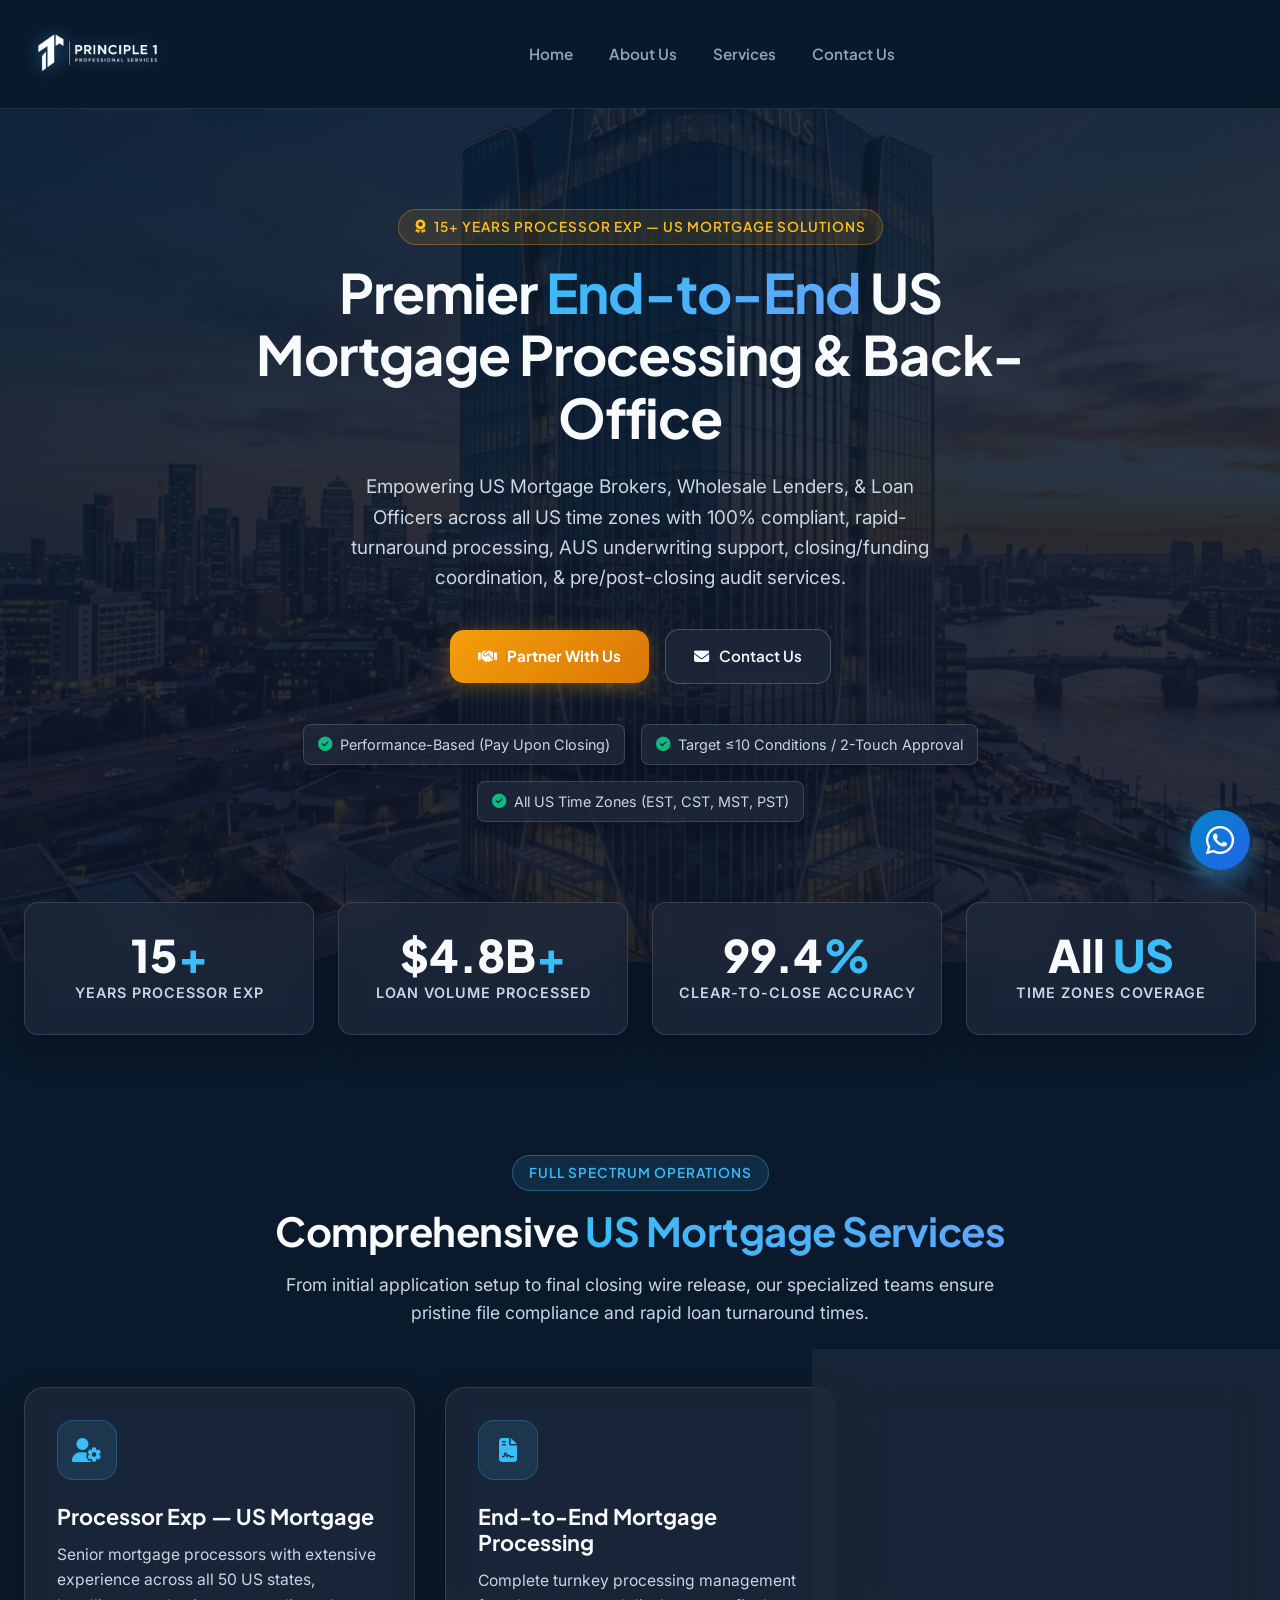
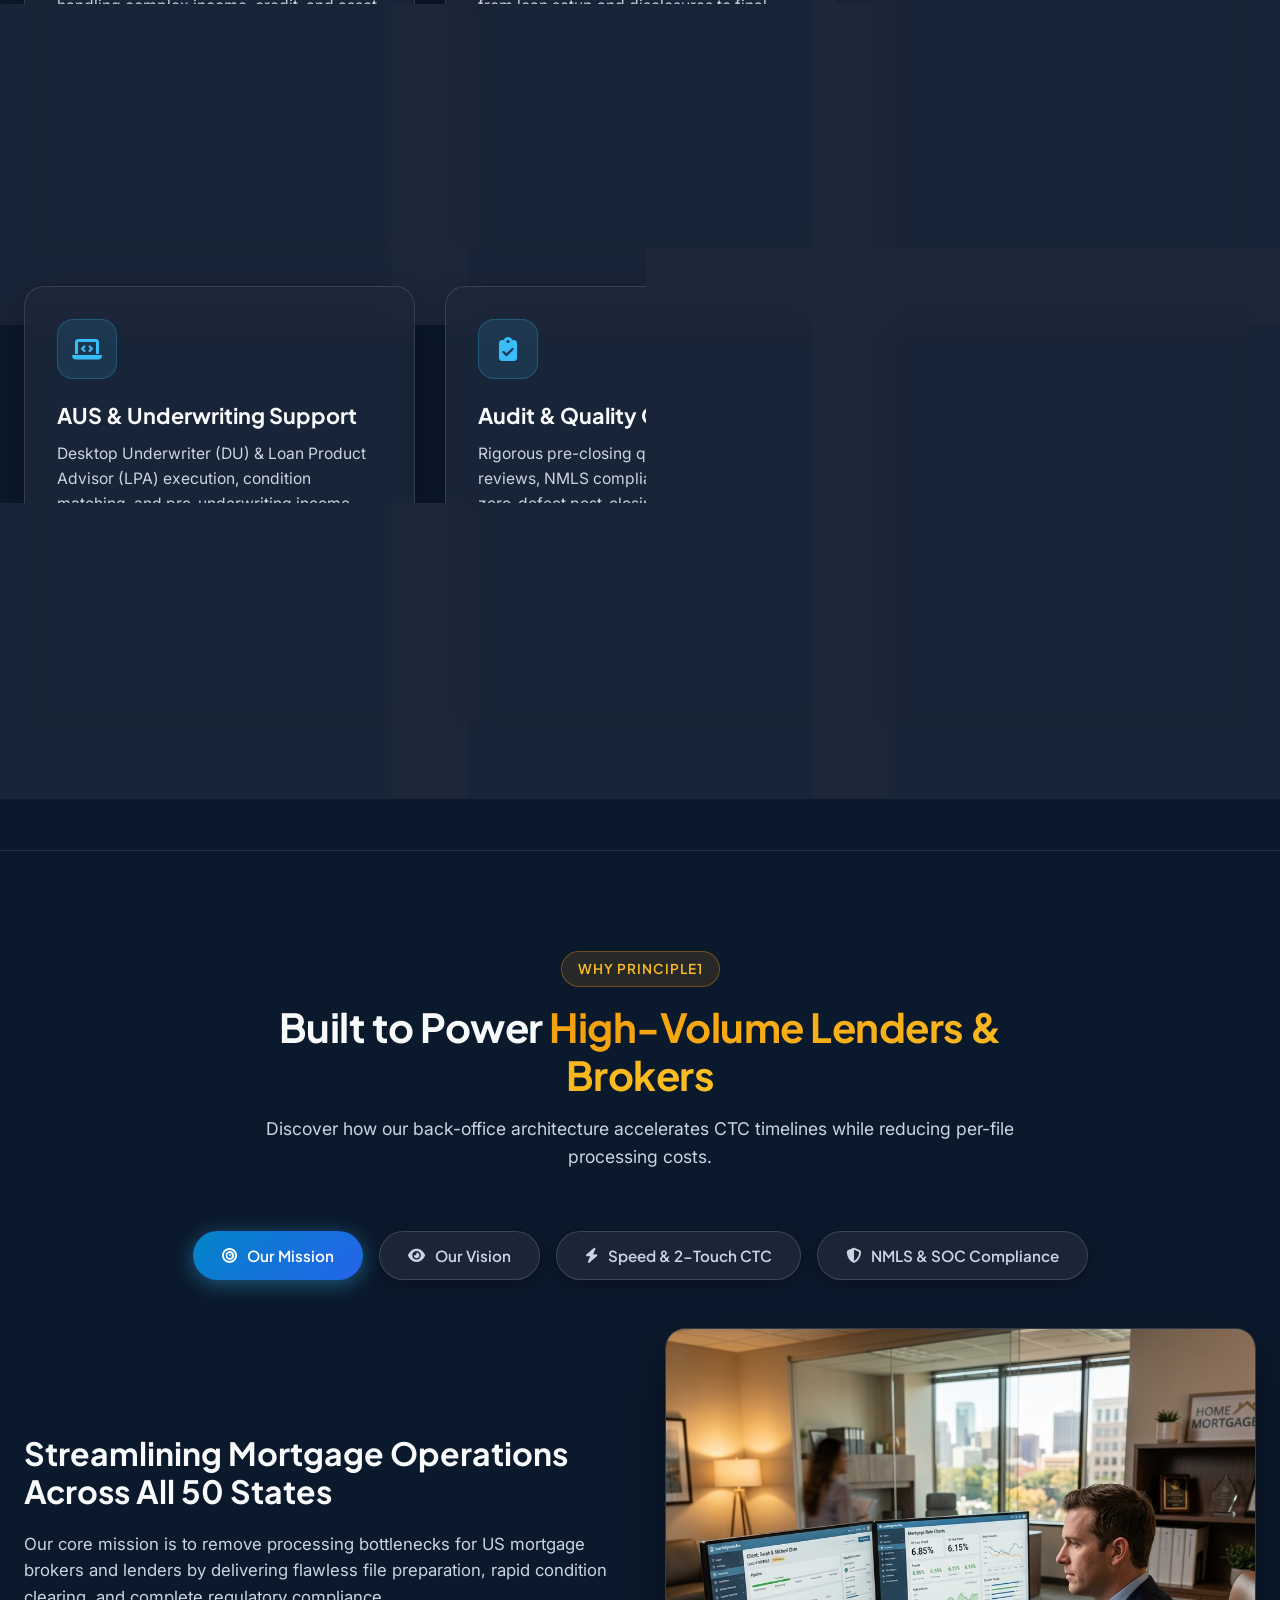
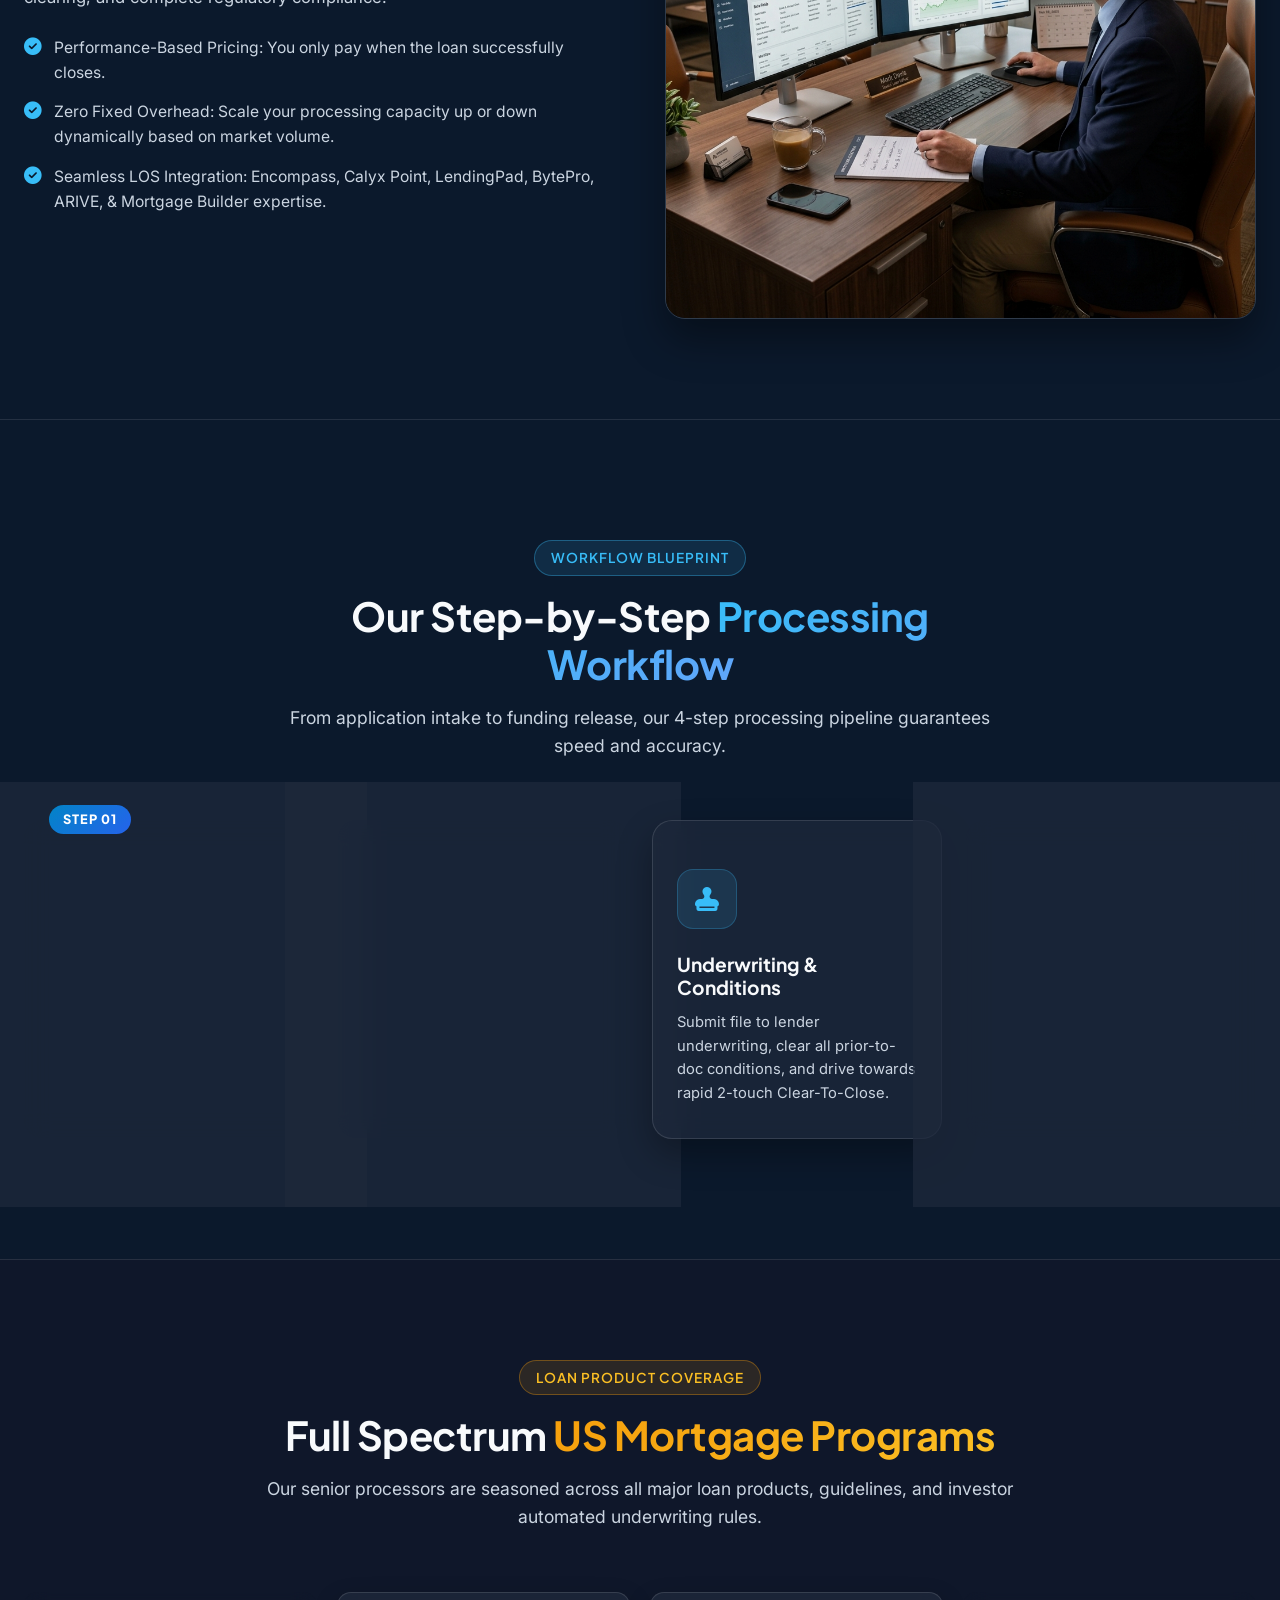
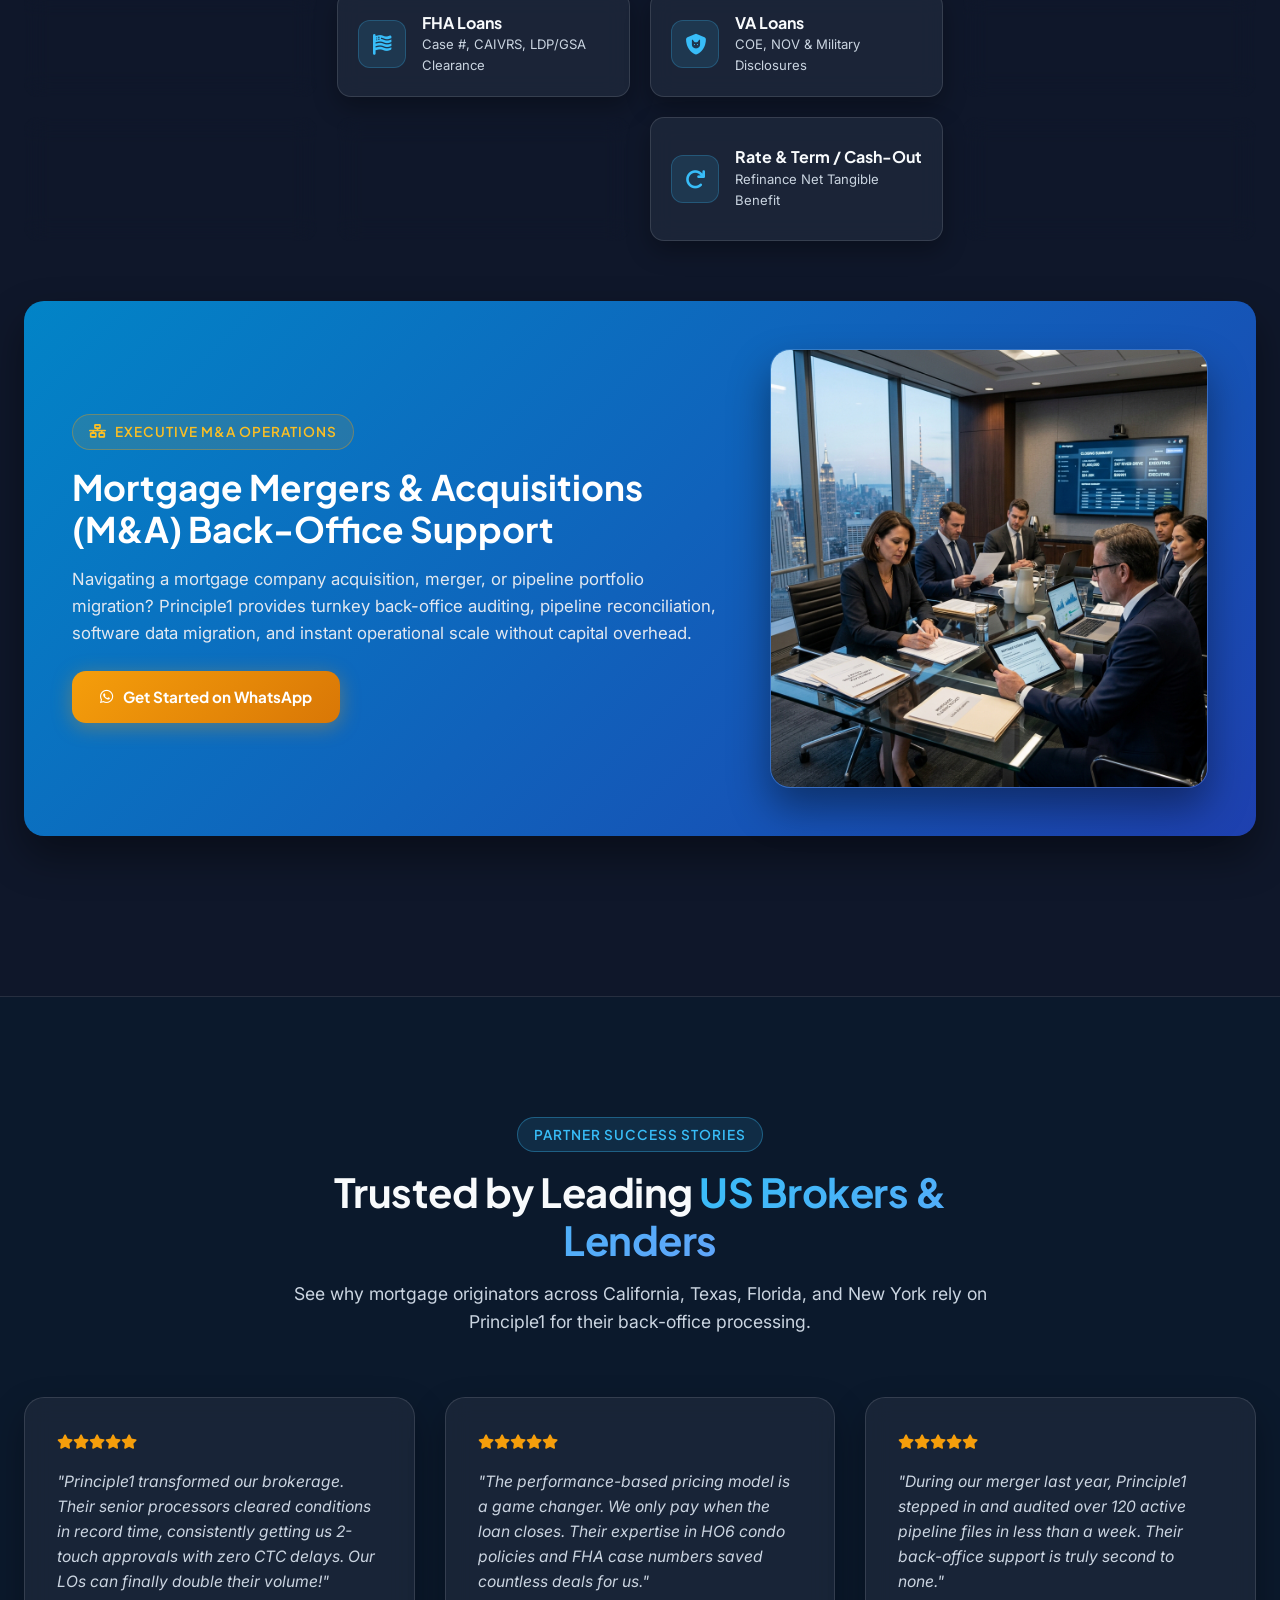
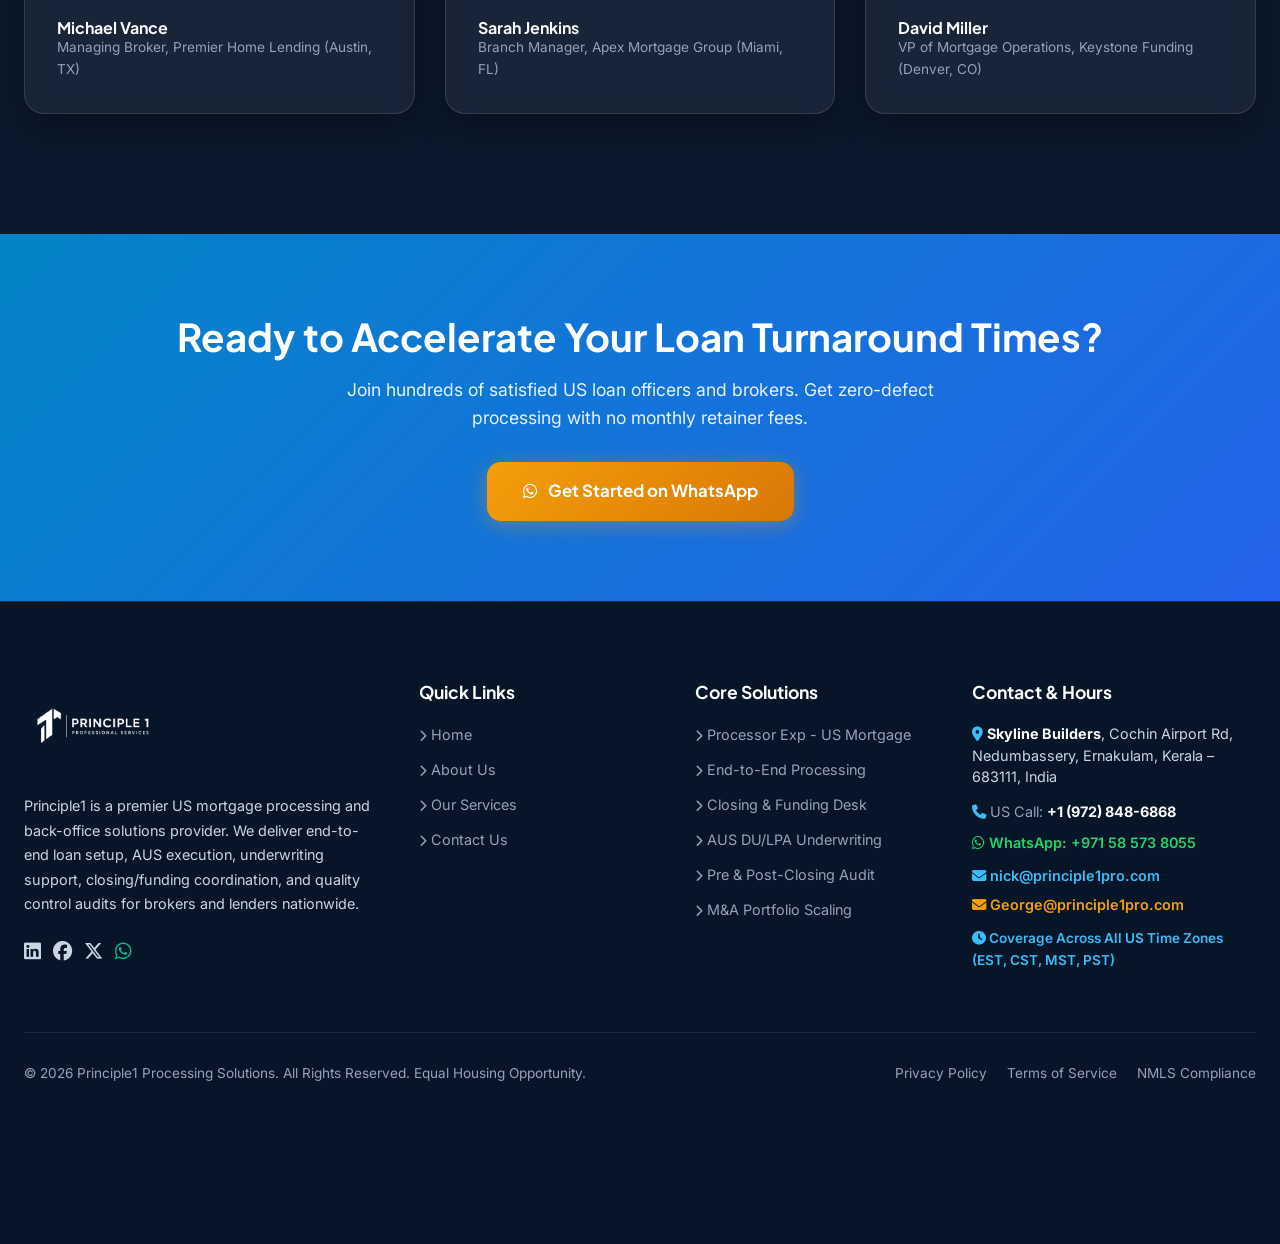
==== index.html @ 94129452 "feat: standardize site-wide logo branding and implement new executive design system CSS" ====
<!DOCTYPE html>
<html lang="en">
<head>
  <meta charset="UTF-8">
  <meta name="viewport" content="width=device-width, initial-scale=1.0">
  <title></title>
  <meta name="description" content="">
  <meta name="keywords" content="US mortgage processing outsourcing, mortgage back-office support, AUS DU LPA underwriting, closing funding balancing, wholesale mortgage broker processing, NMLS quality control, Nikhil George Bose">
  <meta name="author" content="Principle 1 Professional Services">
  <meta name="robots" content="index, follow">

  <!-- Open Graph / Facebook / LinkedIn SEO -->
  <meta property="og:type" content="website">
  <meta property="og:site_name" content="Principle 1 Professional Services">
  <meta property="og:title" content="">
  <meta property="og:description" content="">


  <!-- Twitter Card SEO -->
  <meta name="twitter:card" content="summary_large_image">
  <meta name="twitter:title" content="">
  <meta name="twitter:description" content="Turnkey US mortgage processing and back-office solutions for wholesale lenders and mortgage brokers.">
  <meta name="twitter:image" content="images/banner.png">

  <!-- Favicon -->
  <link rel="icon" type="image/png" href="images/logo.png">

  <!-- FontAwesome 6 Icons -->
  <link rel="stylesheet" href="https://cdnjs.cloudflare.com/ajax/libs/font-awesome/6.4.0/css/all.min.css">
  <!-- Stylesheet -->
  <link rel="stylesheet" href="css/style.css">

  <!-- Schema.org Structured Data (JSON-LD) -->
  <script type="application/ld+json">
  {
    "@context": "https://schema.org",
    "@type": "FinancialService",
    "name": "Principle 1 Professional Services",
    "image": "images/logo.png",
    "description": "Premier US mortgage processing outsourcing, AUS DU/LPA underwriter support, closing & funding balancing, and pre/post-closing quality control auditing.",
    "telephone": "+1-972-848-6868",
    "email": "nick@principle1pro.com",
    "priceRange": "$$",
    "address": {
      "@type": "PostalAddress",
      "streetAddress": "Skyline Builders, Cochin International Airport Road, Nedumbassery",
      "addressLocality": "Ernakulam",
      "addressRegion": "Kerala",
      "postalCode": "683111",
      "addressCountry": "IN"
    },
    "founders": [
      {
        "@type": "Person",
        "name": "Nikhil George Bose",
        "jobTitle": "Founder & Managing Director",
        "sameAs": "https://www.linkedin.com/in/nikhil-george-bose-8a9a63353/"
      },
      {
        "@type": "Person",
        "name": "Georgee Jacob",
        "jobTitle": "Founder & Managing Director",
        "email": "George@principle1pro.com"
      }
    ],
    "areaServed": "US",
    "sameAs": [
      "https://www.linkedin.com/in/nikhil-george-bose-8a9a63353/"
    ]
  }
  </script>
</head>
<body>

  <!-- Header / Navigation -->
  <header class="header-nav" id="headerNav">
    <div class="container nav-container">
      <a href="index.html" class="brand-logo" style="display:flex; align-items:center;">
        <img src="images/logo_transparent.png" alt="Principle 1 Professional Services" style="height:96px; width:auto; max-width:480px; display:block; object-fit:contain; filter:brightness(0) invert(1) drop-shadow(0 2px 10px rgba(56,189,248,0.45));">
      </a>

      <nav class="nav-menu" id="navMenu">
        <a href="index.html" class="nav-link ">Home</a>
        <a href="about.html" class="nav-link ">About Us</a>
        <a href="services.html" class="nav-link ">Services</a>
        <a href="contact.html" class="nav-link ">Contact Us</a>
      </nav>

      <div class="nav-actions">
        <button class="mobile-toggle" id="mobileToggle" aria-label="Toggle Navigation">
          <i class="fa-solid fa-bars"></i>
        </button>
      </div>
    </div>
  </header>



<main style="background:var(--bg-main); flex:1 0 auto;">

  <!-- Hero Section -->
  <section class="hero-section">
    <div class="hero-bg-overlay"></div>
    <div class="container hero-grid" style="grid-template-columns:1fr; max-width:900px; text-align:center;">
      <div class="hero-content">
        <div class="subtitle-badge subtitle-badge-gold">
          <i class="fa-solid fa-award"></i> 15+ Years Processor Exp — US Mortgage Solutions
        </div>
        <h1>
          Premier <span class="text-gradient-cyan">End-to-End</span> US Mortgage Processing & Back-Office
        </h1>
        <p class="hero-desc" style="margin:0 auto 36px auto;">
          Empowering US Mortgage Brokers, Wholesale Lenders, & Loan Officers across all US time zones with 100% compliant, rapid-turnaround processing, AUS underwriting support, closing/funding coordination, & pre/post-closing audit services.
        </p>

        <div class="hero-cta-group" style="justify-content:center;">
          <a href="https://wa.me/971585738055" target="_blank" class="btn btn-gold">
            <i class="fa-solid fa-handshake"></i> Partner With Us
          </a>
          <a href="contact.html" class="btn btn-outline">
            <i class="fa-solid fa-envelope"></i> Contact Us
          </a>
        </div>

        <div class="hero-tags-list" style="justify-content:center;">
          <div class="hero-tag-item">
            <i class="fa-solid fa-circle-check"></i> Performance-Based (Pay Upon Closing)
          </div>
          <div class="hero-tag-item">
            <i class="fa-solid fa-circle-check"></i> Target ≤10 Conditions / 2-Touch Approval
          </div>
          <div class="hero-tag-item">
            <i class="fa-solid fa-circle-check"></i> All US Time Zones (EST, CST, MST, PST)
          </div>
        </div>
      </div>
    </div>
  </section>

  <!-- Stats Counter Bar -->
  <section class="stats-section">
    <div class="container">
      <div class="stats-grid">
        <div class="stat-card">
          <div class="stat-num">15<span>+</span></div>
          <div class="stat-label">Years Processor Exp</div>
        </div>
        <div class="stat-card">
          <div class="stat-num">$4.8B<span>+</span></div>
          <div class="stat-label">Loan Volume Processed</div>
        </div>
        <div class="stat-card">
          <div class="stat-num">99.4<span>%</span></div>
          <div class="stat-label">Clear-to-Close Accuracy</div>
        </div>
        <div class="stat-card">
          <div class="stat-num">All<span> US</span></div>
          <div class="stat-label">Time Zones Coverage</div>
        </div>
      </div>
    </div>
  </section>

  <!-- Core Services Section -->
  <section class="services-section">
    <div class="container">
      <div class="section-header">
        <div class="subtitle-badge">Full Spectrum Operations</div>
        <h2>Comprehensive <span class="text-gradient-cyan">US Mortgage Services</span></h2>
        <p>From initial application setup to final closing wire release, our specialized teams ensure pristine file compliance and rapid loan turnaround times.</p>
      </div>

      <div class="services-grid">
        <!-- Service 1 -->
        <div class="glass-card service-card">
          <div class="service-icon-box">
            <i class="fa-solid fa-user-gear"></i>
          </div>
          <h3>Processor Exp — US Mortgage</h3>
          <p>Senior mortgage processors with extensive experience across all 50 US states, handling complex income, credit, and asset scenarios.</p>
          <ul class="service-features-list">
            <li><i class="fa-solid fa-check"></i> Initial 1003 & Submission Review</li>
            <li><i class="fa-solid fa-check"></i> Borrower Doc Verification & E-sign</li>
            <li><i class="fa-solid fa-check"></i> VOE, VOR, VOD, & VOM Ordering</li>
          </ul>
          <a href="#" class="card-link open-service-modal" data-service="processor-exp">
            View Details <i class="fa-solid fa-chevron-right"></i>
          </a>
        </div>

        <!-- Service 2 -->
        <div class="glass-card service-card">
          <div class="service-icon-box">
            <i class="fa-solid fa-file-contract"></i>
          </div>
          <h3>End-to-End Mortgage Processing</h3>
          <p>Complete turnkey processing management from loan setup and disclosures to final underwriting approval and closing clearance.</p>
          <ul class="service-features-list">
            <li><i class="fa-solid fa-check"></i> Lender Disclosure Package Prep</li>
            <li><i class="fa-solid fa-check"></i> Rate Lock Verification & Tracking</li>
            <li><i class="fa-solid fa-check"></i> Continuous Borrower & LO Updates</li>
          </ul>
          <a href="#" class="card-link open-service-modal" data-service="end-to-end">
            View Details <i class="fa-solid fa-chevron-right"></i>
          </a>
        </div>

        <!-- Service 3 -->
        <div class="glass-card service-card">
          <div class="service-icon-box">
            <i class="fa-solid fa-handshake"></i>
          </div>
          <h3>Closing & Funding Support</h3>
          <p>Seamless coordination with Mortgage Brokers, Wholesale Lenders, Title Companies, and Escrow Officers to issue CD and clear wire funding.</p>
          <ul class="service-features-list">
            <li><i class="fa-solid fa-check"></i> Title Commitments & Payoff Orders</li>
            <li><i class="fa-solid fa-check"></i> CD Fee Balancing & TRID 3-Day Rule</li>
            <li><i class="fa-solid fa-check"></i> Final Closing Package & Wire Release</li>
          </ul>
          <a href="#" class="card-link open-service-modal" data-service="closing-funding">
            View Details <i class="fa-solid fa-chevron-right"></i>
          </a>
        </div>

        <!-- Service 4 -->
        <div class="glass-card service-card">
          <div class="service-icon-box">
            <i class="fa-solid fa-laptop-code"></i>
          </div>
          <h3>AUS & Underwriting Support</h3>
          <p>Desktop Underwriter (DU) & Loan Product Advisor (LPA) execution, condition matching, and pre-underwriting income calculation worksheets.</p>
          <ul class="service-features-list">
            <li><i class="fa-solid fa-check"></i> Fannie Mae DU & Freddie Mac LPA</li>
            <li><i class="fa-solid fa-check"></i> W2, 1040, & Tax Schedule C/E Calc</li>
            <li><i class="fa-solid fa-check"></i> Direct Underwriter Condition Clearing</li>
          </ul>
          <a href="#" class="card-link open-service-modal" data-service="aus-underwriting">
            View Details <i class="fa-solid fa-chevron-right"></i>
          </a>
        </div>

        <!-- Service 5 -->
        <div class="glass-card service-card">
          <div class="service-icon-box">
            <i class="fa-solid fa-clipboard-check"></i>
          </div>
          <h3>Audit & Quality Control</h3>
          <p>Rigorous pre-closing quality control reviews, NMLS compliance checks, and zero-defect post-closing audit reporting.</p>
          <ul class="service-features-list">
            <li><i class="fa-solid fa-check"></i> NMLS Quality Control Compliance</li>
            <li><i class="fa-solid fa-check"></i> TRID, TILA, & RESPA Audits</li>
            <li><i class="fa-solid fa-check"></i> Investor Guideline Verification</li>
          </ul>
          <a href="#" class="card-link open-service-modal" data-service="audit-qc">
            View Details <i class="fa-solid fa-chevron-right"></i>
          </a>
        </div>

        <!-- Service 6 -->
        <div class="glass-card service-card">
          <div class="service-icon-box">
            <i class="fa-solid fa-building-user"></i>
          </div>
          <h3>HO6, Master Policy & Appraisal</h3>
          <p>Specialized insurance and appraisal desk operations for Condos, Master Hazard policies, Flood certificates, and Title orders.</p>
          <ul class="service-features-list">
            <li><i class="fa-solid fa-check"></i> HO6 Condo Walls-In Policy Audit</li>
            <li><i class="fa-solid fa-check"></i> Master Hazard & Flood Certificates</li>
            <li><i class="fa-solid fa-check"></i> AMC Appraisal Order & SSR Review</li>
          </ul>
          <a href="#" class="card-link open-service-modal" data-service="ho6-appraisal">
            View Details <i class="fa-solid fa-chevron-right"></i>
          </a>
        </div>
      </div>
    </div>
  </section>

  <!-- Interactive Why Choose Us Section -->
  <section class="why-section">
    <div class="container">
      <div class="section-header">
        <div class="subtitle-badge subtitle-badge-gold">Why Principle1</div>
        <h2>Built to Power <span class="text-gradient-gold">High-Volume Lenders & Brokers</span></h2>
        <p>Discover how our back-office architecture accelerates CTC timelines while reducing per-file processing costs.</p>
      </div>

      <div class="tabs-nav">
        <button class="tab-btn active" data-tab="tabMission">
          <i class="fa-solid fa-bullseye"></i> Our Mission
        </button>
        <button class="tab-btn" data-tab="tabVision">
          <i class="fa-solid fa-eye"></i> Our Vision
        </button>
        <button class="tab-btn" data-tab="tabSpeed">
          <i class="fa-solid fa-bolt"></i> Speed & 2-Touch CTC
        </button>
        <button class="tab-btn" data-tab="tabSecurity">
          <i class="fa-solid fa-shield-halved"></i> NMLS & SOC Compliance
        </button>
      </div>

      <!-- Tab 1: Mission -->
      <div class="tab-content-panel active" id="tabMission">
        <div class="tab-text">
          <h3>Streamlining Mortgage Operations Across All 50 States</h3>
          <p>Our core mission is to remove processing bottlenecks for US mortgage brokers and lenders by delivering flawless file preparation, rapid condition clearing, and complete regulatory compliance.</p>
          <ul class="tab-checklist">
            <li><i class="fa-solid fa-circle-check"></i> Performance-Based Pricing: You only pay when the loan successfully closes.</li>
            <li><i class="fa-solid fa-circle-check"></i> Zero Fixed Overhead: Scale your processing capacity up or down dynamically based on market volume.</li>
            <li><i class="fa-solid fa-circle-check"></i> Seamless LOS Integration: Encompass, Calyx Point, LendingPad, BytePro, ARIVE, & Mortgage Builder expertise.</li>
          </ul>
        </div>
        <div class="tab-image-wrap">
          <img src="images/us_mortgage_processing_desk.png" alt="US Mortgage Loan Officer Processing Desk" style="border-radius:16px; box-shadow:0 15px 35px rgba(15,23,42,0.12);">
        </div>
      </div>

      <!-- Tab 2: Vision -->
      <div class="tab-content-panel" id="tabVision">
        <div class="tab-text">
          <h3>The Gold Standard in Mortgage Back-Office Support</h3>
          <p>We envision a future where mortgage originators focus 100% of their energy on borrower relationships and sales growth, while Principle1 handles the entire back-office machinery with zero defect audit accuracy.</p>
          <ul class="tab-checklist">
            <li><i class="fa-solid fa-circle-check"></i> Target under 10 conditions per underwriting submission.</li>
            <li><i class="fa-solid fa-circle-check"></i> Seasoned processors averaging 15+ years of US mortgage experience.</li>
            <li><i class="fa-solid fa-circle-check"></i> Real-time status reporting and daily pipeline milestones.</li>
          </ul>
        </div>
        <div class="tab-image-wrap">
          <img src="images/us_mortgage_closing.png" alt="US Mortgage Approval Documents & Keys" style="border-radius:16px; box-shadow:0 15px 35px rgba(15,23,42,0.12);">
        </div>
      </div>

      <!-- Tab 3: Speed -->
      <div class="tab-content-panel" id="tabSpeed">
        <div class="tab-text">
          <h3>Rapid Turnaround Across All US Time Zones</h3>
          <p>Speed is critical to locking rates and satisfying realtors. Our dedicated coverage across all US time zones (EST, CST, MST, PST) ensures disclosures, orders, and condition resubmissions happen without delay.</p>
          <ul class="tab-checklist">
            <li><i class="fa-solid fa-circle-check"></i> 24-Hour Turnaround on Initial File Setup & Disclosures.</li>
            <li><i class="fa-solid fa-circle-check"></i> Direct Underwriter follow-ups to clear conditions instantly.</li>
            <li><i class="fa-solid fa-circle-check"></i> Immediate Title & CD Balancing upon Clear-to-Close.</li>
          </ul>
        </div>
        <div class="tab-image-wrap">
          <img src="images/us_finance_office.png" alt="US Financial District Executive Office" style="border-radius:16px; box-shadow:0 15px 35px rgba(15,23,42,0.12);">
        </div>
      </div>

      <!-- Tab 4: Security -->
      <div class="tab-content-panel" id="tabSecurity">
        <div class="tab-text">
          <h3>Bank-Grade Data Security & Regulatory Auditing</h3>
          <p>Protecting Non-Public Personal Information (NPI) is our top priority. We operate under stringent SOC-2, GLBA, and NMLS Quality Control standards with encrypted communications.</p>
          <ul class="tab-checklist">
            <li><i class="fa-solid fa-circle-check"></i> 256-Bit SSL Encryption for all file transmissions.</li>
            <li><i class="fa-solid fa-circle-check"></i> Strict NPI & GLBA Data Privacy Protocols.</li>
            <li><i class="fa-solid fa-circle-check"></i> Continuous internal pre-closing & post-closing audit verification.</li>
          </ul>
        </div>
        <div class="tab-image-wrap">
          <img src="images/us_security_vault.png" alt="3D Cyber Bank Data Vault & 256-Bit SSL Shield" style="border-radius:16px; box-shadow:0 15px 35px rgba(15,23,42,0.12);">
        </div>
      </div>
    </div>
  </section>

  <!-- Process Timeline (How We Work) -->
  <section class="process-section">
    <div class="container">
      <div class="section-header">
        <div class="subtitle-badge">Workflow Blueprint</div>
        <h2>Our Step-by-Step <span class="text-gradient-cyan">Processing Workflow</span></h2>
        <p>From application intake to funding release, our 4-step processing pipeline guarantees speed and accuracy.</p>
      </div>

      <div class="timeline-grid">
        <div class="timeline-card">
          <div class="timeline-step-badge">Step 01</div>
          <div class="service-icon-box" style="margin-top:16px;">
            <i class="fa-solid fa-folder-open"></i>
          </div>
          <h4>File Setup & Disclosures</h4>
          <p>Review submission sheet, verify 1003 completeness, issue lender disclosures, and order FHA/VA case numbers.</p>
        </div>

        <div class="timeline-card">
          <div class="timeline-step-badge">Step 02</div>
          <div class="service-icon-box" style="margin-top:16px;">
            <i class="fa-solid fa-magnifying-glass-chart"></i>
          </div>
          <h4>Third-Party Orders & AUS</h4>
          <p>Order Title, Payoffs, Appraisal, HO6/Master Insurance, VOE/VOD, and execute Fannie Mae DU / Freddie Mac LPA.</p>
        </div>

        <div class="timeline-card">
          <div class="timeline-step-badge">Step 03</div>
          <div class="service-icon-box" style="margin-top:16px;">
            <i class="fa-solid fa-stamp"></i>
          </div>
          <h4>Underwriting & Conditions</h4>
          <p>Submit file to lender underwriting, clear all prior-to-doc conditions, and drive towards rapid 2-touch Clear-To-Close.</p>
        </div>

        <div class="timeline-card">
          <div class="timeline-step-badge">Step 04</div>
          <div class="service-icon-box" style="margin-top:16px;">
            <i class="fa-solid fa-file-signature"></i>
          </div>
          <h4>Closing, Funding & QC Audit</h4>
          <p>Balance Closing Disclosure (CD) with Escrow/Title, schedule signing, clear funding conditions, and execute QC audit.</p>
        </div>
      </div>
    </div>
  </section>

  <!-- Product Matrix Section -->
  <section class="products-section">
    <div class="container">
      <div class="section-header">
        <div class="subtitle-badge subtitle-badge-gold">Loan Product Coverage</div>
        <h2>Full Spectrum <span class="text-gradient-gold">US Mortgage Programs</span></h2>
        <p>Our senior processors are seasoned across all major loan products, guidelines, and investor automated underwriting rules.</p>
      </div>

      <div class="products-grid">
        <div class="product-pill-card">
          <div class="product-icon"><i class="fa-solid fa-house-chimney"></i></div>
          <div class="product-info">
            <h5>Conventional Loans</h5>
            <p>Fannie Mae & Freddie Mac Fixed/ARM</p>
          </div>
        </div>

        <div class="product-pill-card">
          <div class="product-icon"><i class="fa-solid fa-flag-usa"></i></div>
          <div class="product-info">
            <h5>FHA Loans</h5>
            <p>Case #, CAIVRS, LDP/GSA Clearance</p>
          </div>
        </div>

        <div class="product-pill-card">
          <div class="product-icon"><i class="fa-solid fa-shield-cat"></i></div>
          <div class="product-info">
            <h5>VA Loans</h5>
            <p>COE, NOV & Military Disclosures</p>
          </div>
        </div>

        <div class="product-pill-card">
          <div class="product-icon"><i class="fa-solid fa-wheat-awn"></i></div>
          <div class="product-info">
            <h5>USDA Rural Housing</h5>
            <p>GUS Execution & Income Eligibility</p>
          </div>
        </div>

        <div class="product-pill-card">
          <div class="product-icon"><i class="fa-solid fa-building"></i></div>
          <div class="product-info">
            <h5>Jumbo & High Balance</h5>
            <p>Asset Depletion & Reserve Audits</p>
          </div>
        </div>

        <div class="product-pill-card">
          <div class="product-icon"><i class="fa-solid fa-briefcase"></i></div>
          <div class="product-info">
            <h5>Non-QM & Bank Statement</h5>
            <p>Self-Employed P&L & DSCR Loans</p>
          </div>
        </div>

        <div class="product-pill-card">
          <div class="product-icon"><i class="fa-solid fa-arrow-rotate-right"></i></div>
          <div class="product-info">
            <h5>Rate & Term / Cash-Out</h5>
            <p>Refinance Net Tangible Benefit</p>
          </div>
        </div>

        <div class="product-pill-card">
          <div class="product-icon"><i class="fa-solid fa-hotel"></i></div>
          <div class="product-info">
            <h5>Condos & PUDs</h5>
            <p>HO6, Master Policy & Questionnaire</p>
          </div>
        </div>
      </div>

      <!-- Specialized M&A Feature Banner -->
      <div class="ma-feature-banner">
        <div class="ma-text">
          <div class="subtitle-badge subtitle-badge-gold"><i class="fa-solid fa-network-wired"></i> Executive M&A Operations</div>
          <h3>Mortgage Mergers & Acquisitions (M&A) Back-Office Support</h3>
          <p>Navigating a mortgage company acquisition, merger, or pipeline portfolio migration? Principle1 provides turnkey back-office auditing, pipeline reconciliation, software data migration, and instant operational scale without capital overhead.</p>
          <a href="https://wa.me/971585738055" target="_blank" class="btn btn-gold">
            <i class="fa-brands fa-whatsapp"></i> Get Started on WhatsApp
          </a>
        </div>
        <div class="tab-image-wrap">
          <img src="images/closing.png" alt="Executive M&A Meeting">
        </div>
      </div>
    </div>
  </section>

  <!-- Testimonials Section -->
  <section class="testimonials-section">
    <div class="container">
      <div class="section-header">
        <div class="subtitle-badge">Partner Success Stories</div>
        <h2>Trusted by Leading <span class="text-gradient-cyan">US Brokers & Lenders</span></h2>
        <p>See why mortgage originators across California, Texas, Florida, and New York rely on Principle1 for their back-office processing.</p>
      </div>

      <div class="testimonials-grid">
        <div class="testimonial-card">
          <div class="stars">
            <i class="fa-solid fa-star"></i><i class="fa-solid fa-star"></i><i class="fa-solid fa-star"></i><i class="fa-solid fa-star"></i><i class="fa-solid fa-star"></i>
          </div>
          <p class="testimonial-quote">
            "Principle1 transformed our brokerage. Their senior processors cleared conditions in record time, consistently getting us 2-touch approvals with zero CTC delays. Our LOs can finally double their volume!"
          </p>
          <div class="author-info">
            <h5>Michael Vance</h5>
            <p>Managing Broker, Premier Home Lending (Austin, TX)</p>
          </div>
        </div>

        <div class="testimonial-card">
          <div class="stars">
            <i class="fa-solid fa-star"></i><i class="fa-solid fa-star"></i><i class="fa-solid fa-star"></i><i class="fa-solid fa-star"></i><i class="fa-solid fa-star"></i>
          </div>
          <p class="testimonial-quote">
            "The performance-based pricing model is a game changer. We only pay when the loan closes. Their expertise in HO6 condo policies and FHA case numbers saved countless deals for us."
          </p>
          <div class="author-info">
            <h5>Sarah Jenkins</h5>
            <p>Branch Manager, Apex Mortgage Group (Miami, FL)</p>
          </div>
        </div>

        <div class="testimonial-card">
          <div class="stars">
            <i class="fa-solid fa-star"></i><i class="fa-solid fa-star"></i><i class="fa-solid fa-star"></i><i class="fa-solid fa-star"></i><i class="fa-solid fa-star"></i>
          </div>
          <p class="testimonial-quote">
            "During our merger last year, Principle1 stepped in and audited over 120 active pipeline files in less than a week. Their back-office support is truly second to none."
          </p>
          <div class="author-info">
            <h5>David Miller</h5>
            <p>VP of Mortgage Operations, Keystone Funding (Denver, CO)</p>
          </div>
        </div>
      </div>
    </div>
  </section>

  <!-- CTA Footer Banner -->
  <section style="padding:80px 0; background:var(--grad-cyan); text-align:center; position:relative;">
    <div class="container">
      <h2 style="font-size:2.4rem; color:#fff; margin-bottom:16px;">Ready to Accelerate Your Loan Turnaround Times?</h2>
      <p style="color:rgba(255,255,255,0.9); font-size:1.1rem; max-width:650px; margin:0 auto 30px auto;">
        Join hundreds of satisfied US loan officers and brokers. Get zero-defect processing with no monthly retainer fees.
      </p>
      <a href="https://wa.me/971585738055" target="_blank" class="btn btn-gold" style="font-size:1.05rem; padding:16px 36px;">
        <i class="fa-brands fa-whatsapp"></i> Get Started on WhatsApp
      </a>
    </div>
  </section>
</main>



  <!-- Footer -->
  <footer style="background:#071529 !important; padding:80px 0 160px 0 !important; margin-bottom:0 !important;">
    <div class="container">
      <div class="footer-grid">
        <div class="footer-col">
          <a href="index.html" class="brand-logo" style="margin-bottom:16px; display:inline-block;">
            <img src="images/logo_transparent.png" alt="Principle 1 Professional Services" style="height:90px; width:auto; max-width:380px; display:block; object-fit:contain; filter:brightness(0) invert(1);">
          </a>
          <p style="margin-bottom:20px; line-height:1.7;">
            Principle1 is a premier US mortgage processing and back-office solutions provider. We deliver end-to-end loan setup, AUS execution, underwriting support, closing/funding coordination, and quality control audits for brokers and lenders nationwide.
          </p>
          <div style="display:flex; gap:12px; font-size:1.2rem;">
            <a href="#" style="color:var(--text-sub);"><i class="fa-brands fa-linkedin"></i></a>
            <a href="#" style="color:var(--text-sub);"><i class="fa-brands fa-facebook"></i></a>
            <a href="#" style="color:var(--text-sub);"><i class="fa-brands fa-x-twitter"></i></a>
            <a href="https://wa.me/971585738055" target="_blank" style="color:var(--accent-emerald);"><i class="fa-brands fa-whatsapp"></i></a>
          </div>
        </div>

        <div class="footer-col">
          <h4>Quick Links</h4>
          <div class="footer-links">
            <a href="index.html"><i class="fa-solid fa-chevron-right" style="font-size:0.75rem;"></i> Home</a>
            <a href="about.html"><i class="fa-solid fa-chevron-right" style="font-size:0.75rem;"></i> About Us</a>
            <a href="services.html"><i class="fa-solid fa-chevron-right" style="font-size:0.75rem;"></i> Our Services</a>
            <a href="contact.html"><i class="fa-solid fa-chevron-right" style="font-size:0.75rem;"></i> Contact Us</a>
          </div>
        </div>

        <div class="footer-col">
          <h4>Core Solutions</h4>
          <div class="footer-links">
            <a href="services.html"><i class="fa-solid fa-chevron-right" style="font-size:0.75rem;"></i> Processor Exp - US Mortgage</a>
            <a href="services.html"><i class="fa-solid fa-chevron-right" style="font-size:0.75rem;"></i> End-to-End Processing</a>
            <a href="services.html"><i class="fa-solid fa-chevron-right" style="font-size:0.75rem;"></i> Closing & Funding Desk</a>
            <a href="services.html"><i class="fa-solid fa-chevron-right" style="font-size:0.75rem;"></i> AUS DU/LPA Underwriting</a>
            <a href="services.html"><i class="fa-solid fa-chevron-right" style="font-size:0.75rem;"></i> Pre & Post-Closing Audit</a>
            <a href="services.html"><i class="fa-solid fa-chevron-right" style="font-size:0.75rem;"></i> M&A Portfolio Scaling</a>
          </div>
        </div>

        <div class="footer-col">
          <h4>Contact & Hours</h4>
          <p style="margin-bottom:12px; line-height:1.5; color:#CBD5E1;"><i class="fa-solid fa-location-dot" style="color:#38BDF8;"></i> <strong style="color:#FFFFFF;">Skyline Builders</strong>, Cochin Airport Rd, Nedumbassery, Ernakulam, Kerala – 683111, India</p>
          <p style="margin-bottom:8px;"><a href="tel:+19728486868" style="color:#94A3B8;"><i class="fa-solid fa-phone" style="color:#38BDF8;"></i> US Call: <strong style="color:#FFFFFF;">+1 (972) 848-6868</strong></a></p>
          <p style="margin-bottom:10px;"><a href="https://wa.me/971585738055" target="_blank" style="color:#25D366; font-weight:600;"><i class="fa-brands fa-whatsapp"></i> WhatsApp: +971 58 573 8055</a></p>
          <p style="margin-bottom:6px;"><a href="mailto:nick@principle1pro.com" style="color:#38BDF8; font-weight:600;"><i class="fa-solid fa-envelope"></i> nick@principle1pro.com</a></p>
          <p style="margin-bottom:12px;"><a href="mailto:George@principle1pro.com" style="color:#F59E0B; font-weight:600;"><i class="fa-solid fa-envelope"></i> George@principle1pro.com</a></p>
          <p style="color:#38BDF8; font-weight:600; font-size:0.85rem;"><i class="fa-solid fa-clock"></i> Coverage Across All US Time Zones (EST, CST, MST, PST)</p>
        </div>
      </div>

      <div class="footer-bottom">
        <div>&copy; 2026 Principle1 Processing Solutions. All Rights Reserved. Equal Housing Opportunity.</div>
        <div style="display:flex; gap:20px;">
          <a href="#">Privacy Policy</a>
          <a href="#">Terms of Service</a>
          <a href="#">NMLS Compliance</a>
        </div>
      </div>
    </div>
  </footer>

  <!-- Service Details Modal Overlay -->
  <div class="modal-overlay" id="serviceModal">
    <div class="modal-content">
      <button class="modal-close" id="modalClose">&times;</button>
      <h3 id="modalTitle" style="font-size:1.8rem; margin-bottom:20px; color:var(--text-main);">Service Details</h3>
      <div id="modalBody" style="line-height:1.7;"></div>
      <div style="margin-top:24px; text-align:right;">
        <a href="https://wa.me/971585738055" target="_blank" class="btn btn-primary btn-sm">
          <i class="fa-brands fa-whatsapp"></i> Get Started on WhatsApp
        </a>
      </div>
    </div>
  </div>

  <!-- Floating WhatsApp Button -->
  <a href="https://wa.me/971585738055" class="floating-whatsapp" target="_blank" aria-label="Chat on WhatsApp">
    <i class="fa-brands fa-whatsapp"></i>
  </a>

  <!-- JavaScript -->
  <script src="js/main.js"></script>
</body>
</html>
---- css/style.css ----
/* ==========================================================================
   PRINCIPLE 1 PROFESSIONAL SERVICES - LIGHT EXECUTIVE DESIGN SYSTEM
   Designed to match official logo: Crisp White/Silver Base with Deep Navy & Steel Accents
   ========================================================================== */

@import url('https://fonts.googleapis.com/css2?family=Inter:wght@300;400;500;600;700&family=Plus+Jakarta+Sans:wght@400;500;600;700;800&display=swap');

:root {
  /* International Executive Dark Palette */
  --bg-main: #0B192C;
  --bg-surface-1: #0F172A;
  --bg-surface-2: #1E293B;
  --bg-card: rgba(30, 41, 59, 0.75);
  --bg-card-hover: rgba(30, 41, 59, 0.95);
  
  /* Brand Accents */
  --logo-navy: #38BDF8;
  --logo-navy-dark: #0284C7;
  --logo-silver: #94A3B8;
  --logo-silver-light: #CBD5E1;
  --logo-silver-bright: #F8FAFC;
  
  /* Accents & Buttons */
  --accent-cyan: #38BDF8;
  --accent-blue: #2563EB;
  --accent-teal: #0EA5E9;
  --accent-gold: #F59E0B;
  --accent-gold-light: #FBBF24;
  --accent-emerald: #10B981;
  
  /* Gradients */
  --grad-cyan: linear-gradient(135deg, #0284C7 0%, #2563EB 100%);
  --grad-gold: linear-gradient(135deg, #F59E0B 0%, #D97706 100%);
  --grad-silver: linear-gradient(135deg, #1E293B 0%, #0F172A 100%);
  --grad-dark-card: linear-gradient(180deg, rgba(30, 41, 59, 0.8) 0%, rgba(15, 23, 42, 0.9) 100%);
  --grad-glow: radial-gradient(circle at 50% 0%, rgba(56, 189, 248, 0.15) 0%, transparent 70%);

  /* Typography */
  --font-heading: 'Plus Jakarta Sans', sans-serif;
  --font-body: 'Inter', sans-serif;

  /* Text Colors */
  --text-main: #F8FAFC;
  --text-sub: #CBD5E1;
  --text-muted: #94A3B8;
  --text-gold: #F59E0B;

  /* Borders & Shadows */
  --border-glass: rgba(255, 255, 255, 0.12);
  --border-cyan: rgba(56, 189, 248, 0.35);
  --border-gold: rgba(245, 158, 11, 0.35);
  --shadow-glass: 0 15px 35px rgba(0, 0, 0, 0.4);
  --shadow-glow-cyan: 0 10px 30px rgba(56, 189, 248, 0.25);
  --shadow-glow-gold: 0 10px 30px rgba(245, 158, 11, 0.25);

  --radius-sm: 8px;
  --radius-md: 14px;
  --radius-lg: 20px;
  --radius-full: 9999px;

  --transition-fast: 0.25s cubic-bezier(0.4, 0, 0.2, 1);
  --transition-normal: 0.4s cubic-bezier(0.16, 1, 0.3, 1);
}

/* Base Styles */
*, *::before, *::after {
  box-sizing: border-box;
  margin: 0;
  padding: 0;
}

html {
  scroll-behavior: smooth;
  font-size: 16px;
  background-color: #071529 !important;
}

body {
  font-family: var(--font-body);
  background-color: #071529 !important;
  color: var(--text-main);
  line-height: 1.6;
  overflow-x: hidden;
  -webkit-font-smoothing: antialiased;
  min-height: 100vh;
  display: flex;
  flex-direction: column;
}

a {
  color: inherit;
  text-decoration: none;
  transition: color var(--transition-fast);
}

ul {
  list-style: none;
}

img {
  max-width: 100%;
  height: auto;
  display: block;
}

/* Typography Classes */
h1, h2, h3, h4, h5, h6 {
  font-family: var(--font-heading);
  font-weight: 700;
  line-height: 1.2;
  color: var(--text-main);
}

.text-gradient-cyan {
  color: #38BDF8;
  background: linear-gradient(135deg, #38BDF8 0%, #60A5FA 100%);
  -webkit-background-clip: text;
  background-clip: text;
  -webkit-text-fill-color: transparent;
}

.text-gradient-gold {
  color: #F59E0B;
  background: linear-gradient(135deg, #F59E0B 0%, #FBBF24 100%);
  -webkit-background-clip: text;
  background-clip: text;
  -webkit-text-fill-color: transparent;
}

.subtitle-badge {
  display: inline-flex;
  align-items: center;
  gap: 8px;
  padding: 6px 16px;
  border-radius: var(--radius-full);
  background: rgba(56, 189, 248, 0.12);
  border: 1px solid rgba(56, 189, 248, 0.35);
  color: #38BDF8;
  font-family: var(--font-heading);
  font-size: 0.85rem;
  font-weight: 600;
  letter-spacing: 1px;
  text-transform: uppercase;
  margin-bottom: 16px;
}

.subtitle-badge-gold {
  background: rgba(245, 158, 11, 0.12);
  border-color: rgba(245, 158, 11, 0.35);
  color: #FBBF24;
}

.section-header {
  text-align: center;
  max-width: 750px;
  margin: 0 auto 60px auto;
}

.section-header h2 {
  font-size: 2.5rem;
  margin-bottom: 16px;
  letter-spacing: -0.5px;
  color: var(--text-main);
}

.section-header p {
  color: var(--text-sub);
  font-size: 1.1rem;
}

/* Container */
.container {
  width: 100%;
  max-width: 1280px;
  margin: 0 auto;
  padding: 0 24px;
}

/* Navigation */
.header-nav {
  position: sticky;
  top: 0;
  z-index: 1000;
  background: rgba(11, 25, 44, 0.92);
  backdrop-filter: blur(16px);
  border-bottom: 1px solid rgba(255, 255, 255, 0.1);
  transition: all var(--transition-fast);
}

.header-nav.scrolled {
  background: #0B192C;
  box-shadow: 0 10px 30px rgba(0, 0, 0, 0.5);
  padding: 4px 0;
}

.nav-container {
  display: flex;
  align-items: center;
  justify-content: space-between;
  height: 108px;
}

.brand-logo {
  display: flex;
  align-items: center;
  gap: 12px;
}

.brand-logo img {
  height: 96px;
  width: auto;
  max-width: 480px;
  display: block;
  object-fit: contain;
  filter: brightness(0) invert(1) drop-shadow(0 2px 10px rgba(56, 189, 248, 0.45));
  transition: all var(--transition-fast);
}

.nav-menu {
  display: flex;
  align-items: center;
  gap: 36px;
}

.nav-link {
  font-family: var(--font-heading);
  font-weight: 600;
  font-size: 0.95rem;
  color: #94A3B8;
  position: relative;
  padding: 8px 0;
}

.nav-link:hover, .nav-link.active {
  color: #38BDF8;
}

.nav-link::after {
  content: '';
  position: absolute;
  bottom: 0;
  left: 0;
  width: 0;
  height: 3px;
  background: #38BDF8;
  transition: width var(--transition-fast);
  border-radius: 2px;
}

.nav-link:hover::after, .nav-link.active::after {
  width: 100%;
}

.nav-actions {
  display: flex;
  align-items: center;
  gap: 16px;
}

.mobile-toggle {
  display: none;
  background: rgba(56, 189, 248, 0.15);
  border: 1px solid rgba(56, 189, 248, 0.35);
  color: #38BDF8;
  font-size: 1.4rem;
  width: 44px;
  height: 44px;
  border-radius: 10px;
  cursor: pointer;
  align-items: center;
  justify-content: center;
  transition: all var(--transition-fast);
}

.mobile-toggle:hover {
  background: rgba(56, 189, 248, 0.3);
  color: #FFFFFF;
  border-color: #38BDF8;
}

/* Buttons */
.btn {
  display: inline-flex;
  align-items: center;
  justify-content: center;
  gap: 10px;
  padding: 14px 28px;
  border-radius: var(--radius-md);
  font-family: var(--font-heading);
  font-weight: 600;
  font-size: 0.95rem;
  cursor: pointer;
  border: none;
  transition: all var(--transition-normal);
  position: relative;
  overflow: hidden;
  white-space: nowrap;
}

.btn-primary {
  background: linear-gradient(135deg, #0284C7 0%, #2563EB 100%);
  color: #ffffff;
  box-shadow: 0 4px 20px rgba(56, 189, 248, 0.35);
}

.btn-primary:hover {
  transform: translateY(-2px);
  box-shadow: 0 8px 30px rgba(56, 189, 248, 0.55);
  color: #ffffff;
}

.btn-gold {
  background: linear-gradient(135deg, #F59E0B 0%, #D97706 100%);
  color: #ffffff;
  font-weight: 700;
  box-shadow: 0 4px 20px rgba(245, 158, 11, 0.35);
}

.btn-gold:hover {
  transform: translateY(-2px);
  box-shadow: 0 8px 30px rgba(245, 158, 11, 0.55);
  color: #ffffff;
}

.btn-outline {
  background: rgba(30, 41, 59, 0.8);
  border: 1px solid rgba(255, 255, 255, 0.2);
  color: #F8FAFC;
}

.btn-outline:hover {
  background: rgba(56, 189, 248, 0.15);
  border-color: #38BDF8;
  color: #38BDF8;
  transform: translateY(-2px);
}

.btn-sm {
  padding: 10px 20px;
  font-size: 0.88rem;
  border-radius: var(--radius-sm);
}

/* Glass & White Card Components */
.glass-card {
  background: rgba(30, 41, 59, 0.75);
  border: 1px solid rgba(255, 255, 255, 0.12);
  border-radius: var(--radius-lg);
  padding: 32px;
  box-shadow: 0 15px 35px rgba(0, 0, 0, 0.3);
  backdrop-filter: blur(12px);
  transition: all var(--transition-normal);
  position: relative;
  overflow: hidden;
}

.glass-card:hover {
  border-color: #38BDF8;
  box-shadow: 0 20px 40px rgba(56, 189, 248, 0.2);
  transform: translateY(-5px);
}

/* Hero Section */
.hero-section {
  position: relative;
  padding: 100px 0 140px 0;
  background: linear-gradient(180deg, #0B192C 0%, #0F172A 100%);
  overflow: hidden;
}

.hero-bg-overlay {
  position: absolute;
  inset: 0;
  background: 
    radial-gradient(circle at 20% 20%, rgba(11, 37, 69, 0.04) 0%, transparent 50%),
    radial-gradient(circle at 80% 60%, rgba(14, 165, 233, 0.04) 0%, transparent 50%),
    url('../images/hero_bg.png') center/cover no-repeat;
  opacity: 0.12;
  z-index: 1;
}

.hero-grid {
  position: relative;
  z-index: 2;
  display: grid;
  grid-template-columns: 1.1fr 0.9fr;
  gap: 50px;
  align-items: center;
}

.hero-content h1 {
  font-size: 3.4rem;
  letter-spacing: -1px;
  margin-bottom: 24px;
  line-height: 1.15;
  color: #F8FAFC;
}

.hero-content p.hero-desc {
  font-size: 1.18rem;
  color: var(--text-sub);
  margin-bottom: 36px;
  max-width: 600px;
}

.hero-cta-group {
  display: flex;
  align-items: center;
  gap: 16px;
  flex-wrap: wrap;
  margin-bottom: 40px;
}

.hero-tags-list {
  display: flex;
  align-items: center;
  gap: 16px;
  flex-wrap: wrap;
}

.hero-tag-item {
  display: flex;
  align-items: center;
  gap: 8px;
  font-size: 0.9rem;
  color: var(--text-sub);
  background: rgba(30, 41, 59, 0.8);
  padding: 8px 14px;
  border-radius: var(--radius-sm);
  border: 1px solid rgba(255, 255, 255, 0.15);
  box-shadow: 0 4px 15px rgba(0, 0, 0, 0.3);
}

.hero-tag-item i {
  color: var(--accent-emerald);
}

/* Calculator Widget Card */
.calc-widget-card {
  background: rgba(30, 41, 59, 0.85);
  border: 1px solid rgba(255, 255, 255, 0.12);
  border-radius: var(--radius-lg);
  padding: 32px;
  box-shadow: 0 20px 40px rgba(0, 0, 0, 0.4);
  backdrop-filter: blur(12px);
}

.calc-widget-header {
  display: flex;
  align-items: center;
  justify-content: space-between;
  margin-bottom: 24px;
  padding-bottom: 16px;
  border-bottom: 1px solid rgba(255, 255, 255, 0.1);
}

.calc-widget-header h3 {
  font-size: 1.3rem;
  display: flex;
  align-items: center;
  gap: 10px;
  color: #F8FAFC;
}

.calc-field {
  margin-bottom: 20px;
}

.calc-field label {
  display: flex;
  justify-content: space-between;
  font-size: 0.9rem;
  color: var(--text-sub);
  margin-bottom: 8px;
  font-weight: 500;
}

.calc-field label span.val {
  color: #38BDF8;
  font-weight: 700;
}

.calc-range {
  width: 100%;
  height: 6px;
  background: #1E293B;
  border-radius: 3px;
  outline: none;
  accent-color: #38BDF8;
}

.calc-results-grid {
  display: grid;
  grid-template-columns: 1fr 1fr;
  gap: 16px;
  background: rgba(15, 23, 42, 0.8);
  border: 1px solid rgba(255, 255, 255, 0.1);
  padding: 20px;
  border-radius: var(--radius-md);
  margin-top: 24px;
  text-align: center;
}

.calc-res-item .res-num {
  font-family: var(--font-heading);
  font-size: 1.6rem;
  font-weight: 800;
  color: #38BDF8;
}

.calc-res-item .res-lbl {
  font-size: 0.8rem;
  color: var(--text-sub);
  text-transform: uppercase;
  letter-spacing: 0.5px;
}

/* Stats Counter Grid */
.stats-section {
  margin-top: -60px;
  position: relative;
  z-index: 10;
}

.stats-grid {
  display: grid;
  grid-template-columns: repeat(4, 1fr);
  gap: 24px;
}

.stat-card {
  background: rgba(30, 41, 59, 0.75);
  border: 1px solid rgba(255, 255, 255, 0.12);
  border-radius: var(--radius-md);
  padding: 30px 24px;
  text-align: center;
  box-shadow: 0 15px 35px rgba(0, 0, 0, 0.3);
  backdrop-filter: blur(12px);
  transition: transform var(--transition-fast);
}

.stat-card:hover {
  transform: translateY(-4px);
  border-color: #38BDF8;
}

.stat-num {
  font-family: var(--font-heading);
  font-size: 2.8rem;
  font-weight: 800;
  color: #F8FAFC;
  margin-bottom: 4px;
  line-height: 1;
}

.stat-num span {
  color: #38BDF8;
}

.stat-label {
  font-size: 0.9rem;
  color: var(--text-sub);
  text-transform: uppercase;
  letter-spacing: 1px;
  font-weight: 600;
}

/* Services Grid */
.services-section {
  padding: 120px 0;
  background: var(--bg-main);
}

.services-grid {
  display: grid;
  grid-template-columns: repeat(3, 1fr);
  gap: 30px;
}

.service-icon-box {
  width: 60px;
  height: 60px;
  border-radius: 16px;
  background: rgba(56, 189, 248, 0.12);
  border: 1px solid rgba(56, 189, 248, 0.25);
  display: flex;
  align-items: center;
  justify-content: center;
  font-size: 1.5rem;
  color: #38BDF8;
  margin-bottom: 24px;
}

.service-card h3 {
  font-size: 1.35rem;
  margin-bottom: 12px;
  color: #F8FAFC;
}

.service-card p {
  color: var(--text-sub);
  font-size: 0.98rem;
  margin-bottom: 20px;
}

.service-features-list {
  margin-bottom: 24px;
  display: flex;
  flex-direction: column;
  gap: 8px;
}

.service-features-list li {
  display: flex;
  align-items: center;
  gap: 10px;
  font-size: 0.9rem;
  color: var(--text-sub);
}

.service-features-list li i {
  color: var(--accent-emerald);
  font-size: 0.85rem;
}

.card-link {
  display: inline-flex;
  align-items: center;
  gap: 8px;
  font-family: var(--font-heading);
  font-weight: 600;
  font-size: 0.9rem;
  color: #38BDF8;
}

.card-link:hover {
  gap: 12px;
  color: #60A5FA;
}

/* Interactive Tabs Section */
.why-section {
  padding: 100px 0;
  background: #0B192C;
  border-top: 1px solid rgba(255, 255, 255, 0.1);
  border-bottom: 1px solid rgba(255, 255, 255, 0.1);
}

.tabs-nav {
  display: flex;
  justify-content: center;
  gap: 16px;
  margin-bottom: 48px;
  flex-wrap: wrap;
}

.tab-btn {
  padding: 14px 28px;
  border-radius: var(--radius-full);
  background: rgba(30, 41, 59, 0.8);
  border: 1px solid rgba(255, 255, 255, 0.15);
  color: #CBD5E1;
  font-family: var(--font-heading);
  font-weight: 600;
  font-size: 0.95rem;
  cursor: pointer;
  transition: all var(--transition-fast);
  display: flex;
  align-items: center;
  gap: 10px;
  box-shadow: 0 4px 15px rgba(0, 0, 0, 0.3);
}

.tab-btn.active, .tab-btn:hover {
  background: linear-gradient(135deg, #0284C7 0%, #2563EB 100%);
  color: #ffffff;
  border-color: transparent;
  box-shadow: 0 4px 20px rgba(56, 189, 248, 0.4);
}

.tab-content-panel {
  display: none;
  animation: fadeIn 0.4s ease forwards;
}

.tab-content-panel.active {
  display: grid;
  grid-template-columns: 1fr 1fr;
  gap: 50px;
  align-items: center;
}

@keyframes fadeIn {
  from { opacity: 0; transform: translateY(10px); }
  to { opacity: 1; transform: translateY(0); }
}

.tab-text h3 {
  font-size: 2rem;
  margin-bottom: 20px;
  color: #F8FAFC;
}

.tab-text p {
  color: var(--text-sub);
  font-size: 1.05rem;
  margin-bottom: 24px;
}

.tab-checklist {
  display: flex;
  flex-direction: column;
  gap: 14px;
}

.tab-checklist li {
  display: flex;
  align-items: flex-start;
  gap: 12px;
  font-size: 0.98rem;
  color: var(--text-sub);
}

.tab-checklist li i {
  color: #38BDF8;
  font-size: 1.1rem;
  margin-top: 3px;
}

.tab-image-wrap {
  border-radius: var(--radius-lg);
  overflow: hidden;
  border: 1px solid rgba(255, 255, 255, 0.15);
  box-shadow: 0 20px 40px rgba(0, 0, 0, 0.4);
}

/* Process Timeline (How We Work) */
.process-section {
  padding: 120px 0;
  background: var(--bg-main);
}

.timeline-grid {
  display: grid;
  grid-template-columns: repeat(4, 1fr);
  gap: 24px;
  position: relative;
}

.timeline-card {
  background: rgba(30, 41, 59, 0.75);
  border: 1px solid rgba(255, 255, 255, 0.12);
  border-radius: var(--radius-lg);
  padding: 32px 24px;
  position: relative;
  box-shadow: 0 15px 35px rgba(0, 0, 0, 0.3);
  backdrop-filter: blur(12px);
  transition: all var(--transition-fast);
}

.timeline-card:hover {
  border-color: #38BDF8;
  transform: translateY(-6px);
  box-shadow: 0 20px 40px rgba(56, 189, 248, 0.2);
}

.timeline-step-badge {
  position: absolute;
  top: -16px;
  left: 24px;
  background: linear-gradient(135deg, #0284C7 0%, #2563EB 100%);
  color: #ffffff;
  font-family: var(--font-heading);
  font-weight: 800;
  font-size: 0.8rem;
  padding: 4px 14px;
  border-radius: var(--radius-full);
  text-transform: uppercase;
  letter-spacing: 1px;
}

.timeline-card h4 {
  font-size: 1.2rem;
  margin: 16px 0 12px 0;
  color: #F8FAFC;
}

.timeline-card p {
  color: var(--text-sub);
  font-size: 0.92rem;
}

/* Loan Products Grid */
.products-section {
  padding: 100px 0;
  background: #0F172A;
  border-top: 1px solid rgba(255, 255, 255, 0.1);
  border-bottom: 1px solid rgba(255, 255, 255, 0.1);
}

.products-grid {
  display: grid;
  grid-template-columns: repeat(4, 1fr);
  gap: 20px;
}

.product-pill-card {
  background: rgba(30, 41, 59, 0.8);
  border: 1px solid rgba(255, 255, 255, 0.12);
  border-radius: var(--radius-md);
  padding: 20px;
  display: flex;
  align-items: center;
  gap: 16px;
  box-shadow: 0 10px 25px rgba(0, 0, 0, 0.3);
  backdrop-filter: blur(12px);
  transition: all var(--transition-fast);
}

.product-pill-card:hover {
  border-color: #38BDF8;
  transform: translateX(4px);
  box-shadow: 0 15px 30px rgba(56, 189, 248, 0.25);
}

.product-icon {
  width: 48px;
  height: 48px;
  border-radius: 12px;
  background: rgba(56, 189, 248, 0.12);
  border: 1px solid rgba(56, 189, 248, 0.25);
  display: flex;
  align-items: center;
  justify-content: center;
  font-size: 1.3rem;
  color: #38BDF8;
  flex-shrink: 0;
}

.product-info h5 {
  font-size: 1rem;
  margin-bottom: 2px;
  color: #F8FAFC;
}

.product-info p {
  font-size: 0.82rem;
  color: var(--text-sub);
}

/* M&A Banner Feature */
.ma-feature-banner {
  margin: 60px 0;
  background: linear-gradient(135deg, #0284C7 0%, #1E40AF 100%);
  border-radius: var(--radius-lg);
  padding: 48px;
  display: grid;
  grid-template-columns: 1.2fr 0.8fr;
  gap: 40px;
  align-items: center;
  color: #ffffff;
  box-shadow: 0 20px 40px rgba(0, 0, 0, 0.4);
}

.ma-text h3 {
  font-size: 2.2rem;
  margin-bottom: 16px;
  color: #ffffff;
}

.ma-text p {
  color: #E2E8F0;
  font-size: 1.05rem;
  margin-bottom: 24px;
}

/* Testimonials */
.testimonials-section {
  padding: 120px 0;
  background: var(--bg-main);
}

.testimonials-grid {
  display: grid;
  grid-template-columns: repeat(3, 1fr);
  gap: 30px;
}

.testimonial-card {
  background: rgba(30, 41, 59, 0.75);
  border: 1px solid rgba(255, 255, 255, 0.12);
  border-radius: var(--radius-lg);
  padding: 32px;
  display: flex;
  flex-direction: column;
  justify-content: space-between;
  box-shadow: 0 15px 35px rgba(0, 0, 0, 0.3);
  backdrop-filter: blur(12px);
}

.stars {
  color: #F59E0B;
  font-size: 0.9rem;
  margin-bottom: 16px;
}

.testimonial-quote {
  color: var(--text-sub);
  font-style: italic;
  margin-bottom: 24px;
  font-size: 0.98rem;
}

.author-info h5 {
  font-size: 1rem;
  color: #F8FAFC;
}

.author-info p {
  font-size: 0.85rem;
  color: var(--text-muted);
}

/* Contact Form & Section */
.contact-section {
  padding: 120px 0;
  background: #0B192C;
}

.contact-grid {
  display: grid;
  grid-template-columns: 1fr 1.2fr;
  gap: 50px;
  align-items: flex-start;
}

.contact-info-box {
  background: rgba(30, 41, 59, 0.85);
  border: 1px solid rgba(255, 255, 255, 0.12);
  border-radius: var(--radius-lg);
  padding: 40px;
  box-shadow: 0 20px 40px rgba(0, 0, 0, 0.4);
  backdrop-filter: blur(12px);
}

.contact-info-box h3 {
  font-size: 1.8rem;
  margin-bottom: 16px;
  color: #F8FAFC;
}

.contact-info-box p {
  color: var(--text-sub);
  margin-bottom: 32px;
}

.contact-detail-list {
  display: flex;
  flex-direction: column;
  gap: 24px;
}

.detail-item {
  display: flex;
  align-items: flex-start;
  gap: 16px;
}

.detail-icon {
  width: 48px;
  height: 48px;
  border-radius: 12px;
  background: rgba(56, 189, 248, 0.12);
  border: 1px solid rgba(56, 189, 248, 0.25);
  display: flex;
  align-items: center;
  justify-content: center;
  color: #38BDF8;
  font-size: 1.2rem;
  flex-shrink: 0;
}

.detail-text h5 {
  font-size: 0.95rem;
  margin-bottom: 4px;
  color: #F8FAFC;
}

.detail-text p, .detail-text a {
  color: var(--text-sub);
  font-size: 0.9rem;
}

.detail-text a:hover {
  color: #38BDF8;
}

/* Form Elements */
.contact-form-card {
  background: rgba(30, 41, 59, 0.85);
  border: 1px solid rgba(255, 255, 255, 0.12);
  border-radius: var(--radius-lg);
  padding: 40px;
  box-shadow: 0 20px 40px rgba(0, 0, 0, 0.4);
  backdrop-filter: blur(12px);
}

.form-row {
  display: grid;
  grid-template-columns: 1fr 1fr;
  gap: 20px;
  margin-bottom: 20px;
}

.form-group {
  display: flex;
  flex-direction: column;
  gap: 8px;
  margin-bottom: 20px;
}

.form-group label {
  font-size: 0.9rem;
  color: var(--text-sub);
  font-weight: 500;
}

.form-control {
  background: rgba(15, 23, 42, 0.8);
  border: 1px solid rgba(255, 255, 255, 0.15);
  border-radius: var(--radius-sm);
  padding: 14px 16px;
  color: #F8FAFC;
  font-family: var(--font-body);
  font-size: 0.95rem;
  outline: none;
  transition: border-color var(--transition-fast);
}

.form-control:focus {
  border-color: #38BDF8;
  background: rgba(15, 23, 42, 0.95);
  box-shadow: 0 0 15px rgba(56, 189, 248, 0.25);
}

textarea.form-control {
  resize: vertical;
  min-height: 120px;
}

/* Modal Overlay */
.modal-overlay {
  position: fixed;
  inset: 0;
  background: rgba(7, 21, 41, 0.85);
  backdrop-filter: blur(12px);
  z-index: 2000;
  display: none;
  align-items: center;
  justify-content: center;
  padding: 24px;
}

.modal-overlay.active {
  display: flex;
  animation: fadeIn 0.3s ease;
}

.modal-content {
  background: #0F172A;
  border: 1px solid rgba(255, 255, 255, 0.15);
  border-radius: var(--radius-lg);
  max-width: 650px;
  width: 100%;
  padding: 40px;
  position: relative;
  box-shadow: 0 25px 50px rgba(0, 0, 0, 0.6);
  color: #F8FAFC;
}

.modal-close {
  position: absolute;
  top: 20px;
  right: 20px;
  background: none;
  border: none;
  color: var(--text-sub);
  font-size: 1.5rem;
  cursor: pointer;
}

.modal-close:hover {
  color: #38BDF8;
}

/* Footer */
footer {
  background: #071529;
  border-top: 1px solid rgba(255, 255, 255, 0.1);
  padding: 80px 0 40px 0;
  font-size: 0.9rem;
  color: #CBD5E1;
  margin-top: auto;
}

.footer-grid {
  display: grid;
  grid-template-columns: 1.5fr 1fr 1fr 1.2fr;
  gap: 40px;
  margin-bottom: 60px;
}

.footer-col h4 {
  font-size: 1.1rem;
  margin-bottom: 20px;
  color: #FFFFFF;
}

.footer-links {
  display: flex;
  flex-direction: column;
  gap: 12px;
}

.footer-links a {
  color: #94A3B8;
}

.footer-links a:hover {
  color: #FFFFFF;
  padding-left: 4px;
}

.footer-bottom {
  padding-top: 30px;
  border-top: 1px solid rgba(255, 255, 255, 0.08);
  display: flex;
  justify-content: space-between;
  align-items: center;
  flex-wrap: wrap;
  gap: 16px;
  font-size: 0.85rem;
  color: #94A3B8;
}

.story-grid {
  display: grid;
  grid-template-columns: 1fr 1fr;
  gap: 50px;
  align-items: center;
}

.story-stats-grid {
  display: grid;
  grid-template-columns: 1fr 1fr;
  gap: 20px;
  margin-top: 20px;
}

.founder-card-grid {
  display: grid;
  grid-template-columns: auto 1fr;
  gap: 32px;
  align-items: center;
}

/* Responsive Media Queries */
@media (max-width: 992px) {
  .nav-container {
    height: 96px;
    padding: 0 20px;
  }

  .header-nav .brand-logo img {
    height: 82px !important;
    max-width: 340px !important;
  }

  .nav-menu {
    position: fixed;
    top: 96px;
    left: 0;
    width: 100vw;
    background: #0B192C !important;
    border-bottom: 1px solid rgba(255, 255, 255, 0.15);
    flex-direction: column;
    padding: 30px 0;
    display: none;
    box-shadow: 0 25px 50px rgba(0, 0, 0, 0.95);
    backdrop-filter: blur(16px);
    z-index: 1001;
  }

  .nav-menu.active {
    display: flex !important;
  }

  .nav-menu .nav-link {
    color: #F8FAFC !important;
    font-size: 1.1rem;
    padding: 12px 24px;
    text-align: center;
    width: 100%;
  }

  .nav-menu .nav-link:hover, .nav-menu .nav-link.active {
    color: #38BDF8 !important;
    background: rgba(56, 189, 248, 0.1);
  }

  .mobile-toggle {
    display: flex !important;
    align-items: center;
    justify-content: center;
    background: rgba(56, 189, 248, 0.15) !important;
    border: 1px solid rgba(56, 189, 248, 0.35) !important;
    color: #38BDF8 !important;
    font-size: 1.4rem !important;
    width: 44px !important;
    height: 44px !important;
    border-radius: 10px !important;
    flex-shrink: 0;
    cursor: pointer;
  }

  .hero-grid, .story-grid, .founder-card-grid {
    grid-template-columns: 1fr !important;
  }
  
  .services-grid {
    grid-template-columns: repeat(2, 1fr) !important;
  }

  .stats-grid, .timeline-grid, .products-grid, .testimonials-grid {
    grid-template-columns: repeat(2, 1fr) !important;
  }

  .footer-grid {
    grid-template-columns: repeat(2, 1fr) !important;
  }
  
  .tab-content-panel.active {
    grid-template-columns: 1fr !important;
  }

  .ma-feature-banner {
    grid-template-columns: 1fr !important;
  }
}

/* Floating WhatsApp Widget */
.floating-whatsapp {
  position: fixed;
  bottom: 30px;
  right: 30px;
  width: 60px;
  height: 60px;
  background: linear-gradient(135deg, #0284C7 0%, #2563EB 100%);
  color: #ffffff;
  border-radius: 50%;
  display: flex;
  align-items: center;
  justify-content: center;
  font-size: 2rem;
  box-shadow: 0 10px 25px rgba(56, 189, 248, 0.45);
  z-index: 1500;
  transition: all var(--transition-normal);
  text-decoration: none;
}

.floating-whatsapp:hover {
  transform: scale(1.1) translateY(-5px);
  box-shadow: 0 15px 35px rgba(56, 189, 248, 0.7);
  color: #ffffff;
}

@media (max-width: 768px) {
  .nav-container {
    height: 92px;
    padding: 0 16px;
  }

  .nav-menu {
    top: 92px;
  }

  .header-nav .brand-logo img {
    height: 80px !important;
    max-width: 290px !important;
  }

  .footer-col .brand-logo img,
  .footer-widget .brand-logo img {
    height: 78px !important;
    max-width: 320px !important;
  }

  .floating-whatsapp {
    bottom: 20px;
    right: 20px;
    width: 50px;
    height: 50px;
    font-size: 1.6rem;
  }

  .story-grid,
  .story-stats-grid,
  .founder-card-grid,
  .stats-grid, 
  .services-grid, 
  .timeline-grid, 
  .products-grid, 
  .testimonials-grid, 
  .contact-grid,
  .footer-grid {
    grid-template-columns: 1fr !important;
  }

  .form-row {
    grid-template-columns: 1fr !important;
  }

  .hero-content h1 {
    font-size: 2.3rem;
  }
}

@media (max-width: 576px) {
  .nav-container {
    height: 88px;
    padding: 0 14px;
  }

  .nav-menu {
    top: 88px;
  }

  .header-nav .brand-logo img {
    height: 78px !important;
    max-width: 75vw !important;
  }

  .footer-col .brand-logo img,
  .footer-widget .brand-logo img {
    height: 75px !important;
    max-width: 280px !important;
  }

  .nav-actions .btn-sm {
    display: none !important;
  }

  .hero-content h1 {
    font-size: 1.9rem;
    line-height: 1.25;
  }
  
  .section-header h2 {
    font-size: 1.6rem;
  }

  .nav-actions .btn-sm {
    padding: 8px 12px;
    font-size: 0.8rem;
  }

  .calc-widget-card {
    padding: 20px 16px;
  }

  .calc-results-grid {
    grid-template-columns: 1fr !important;
    gap: 10px;
  }

  .hero-cta-group {
    flex-direction: column;
    align-items: stretch;
  }

  .hero-cta-group .btn {
    width: 100%;
  }

  .glass-card, .timeline-card, .contact-info-box, .contact-form-card {
    padding: 24px 18px;
  }

  .container {
    padding: 0 14px;
  }
}
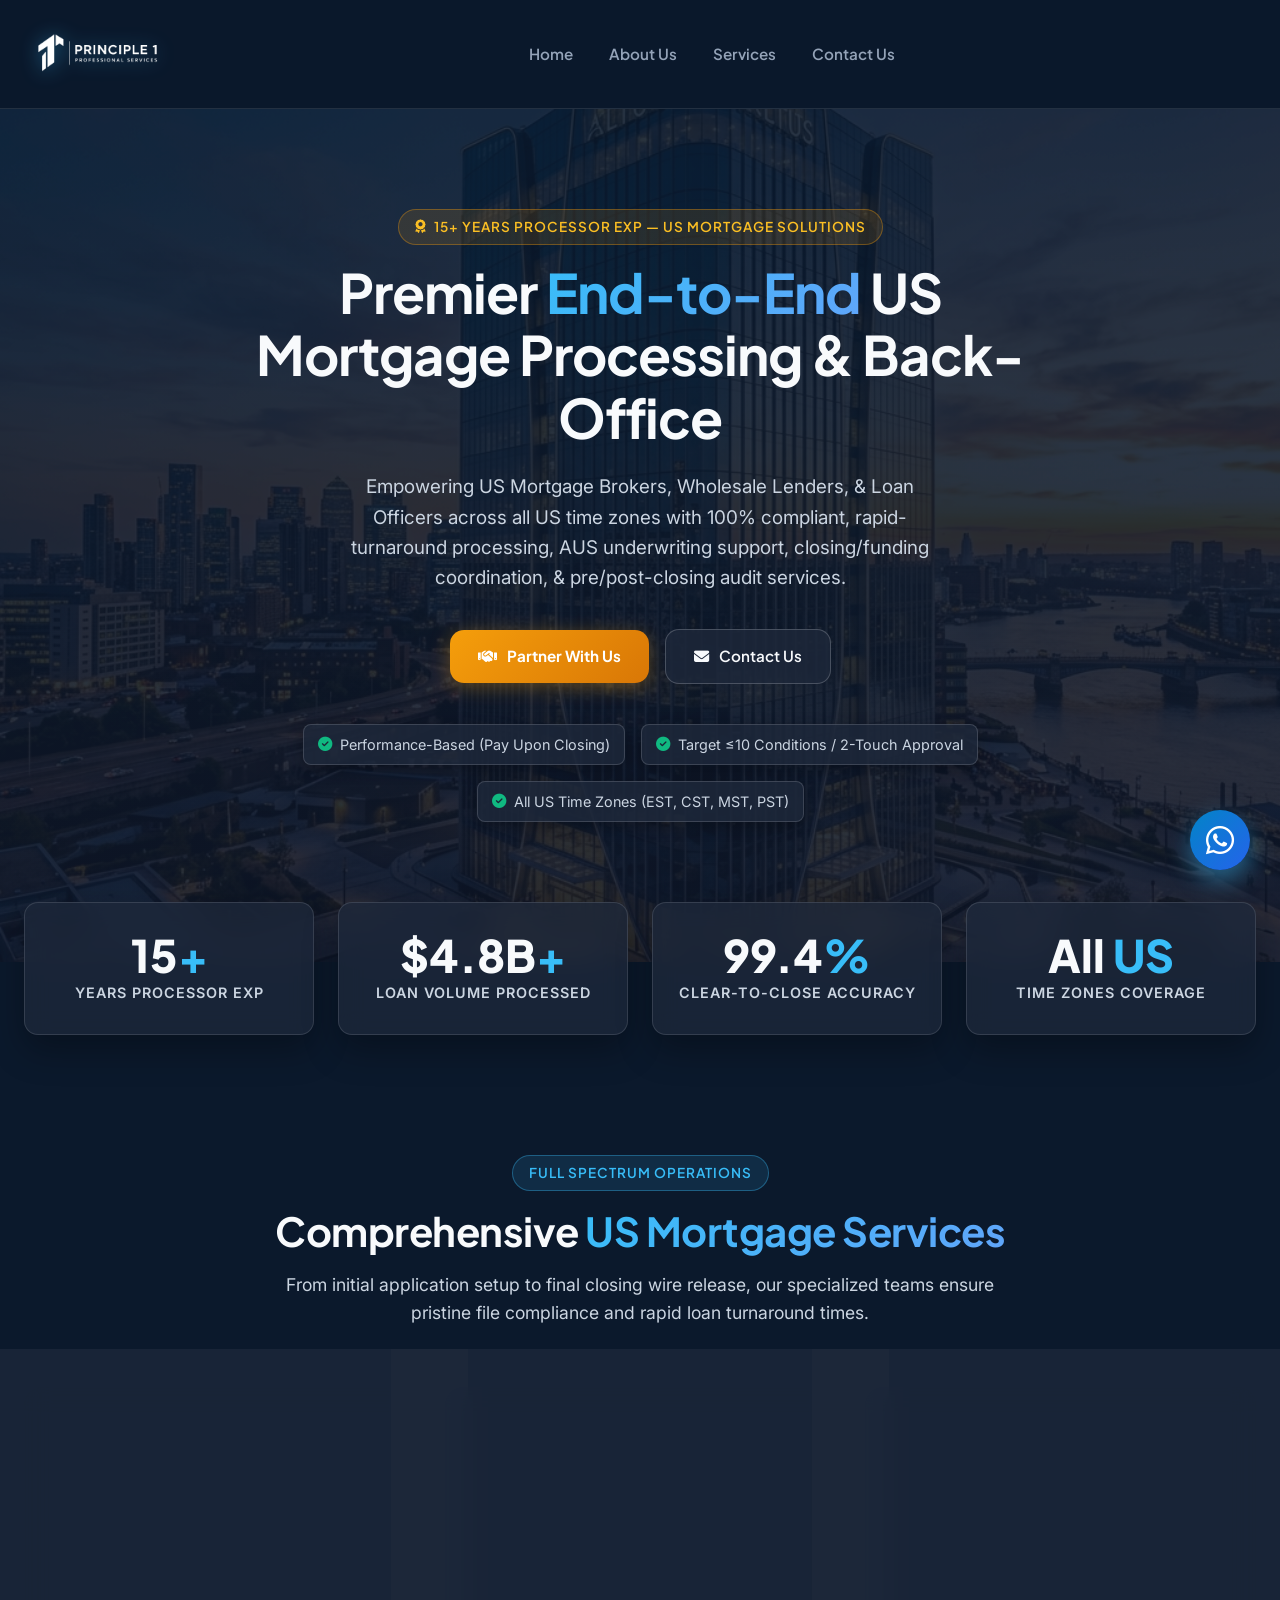
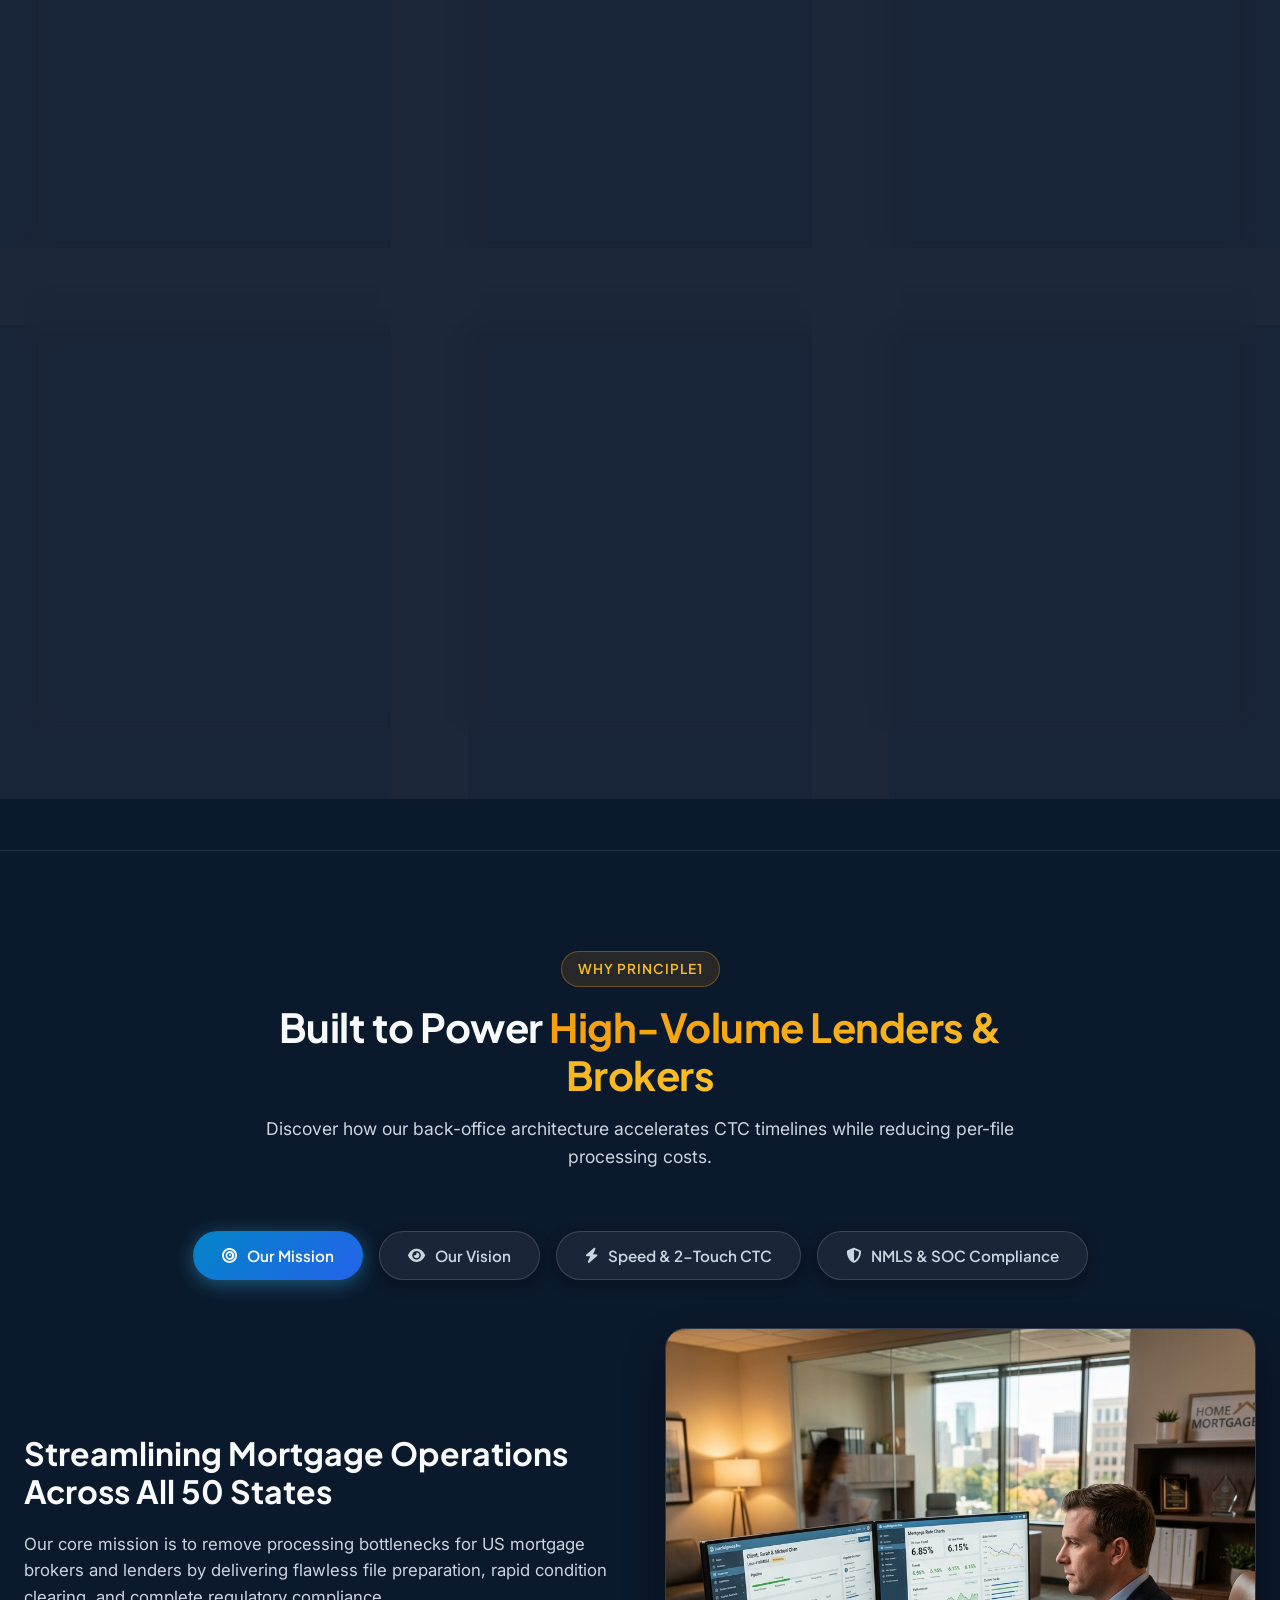
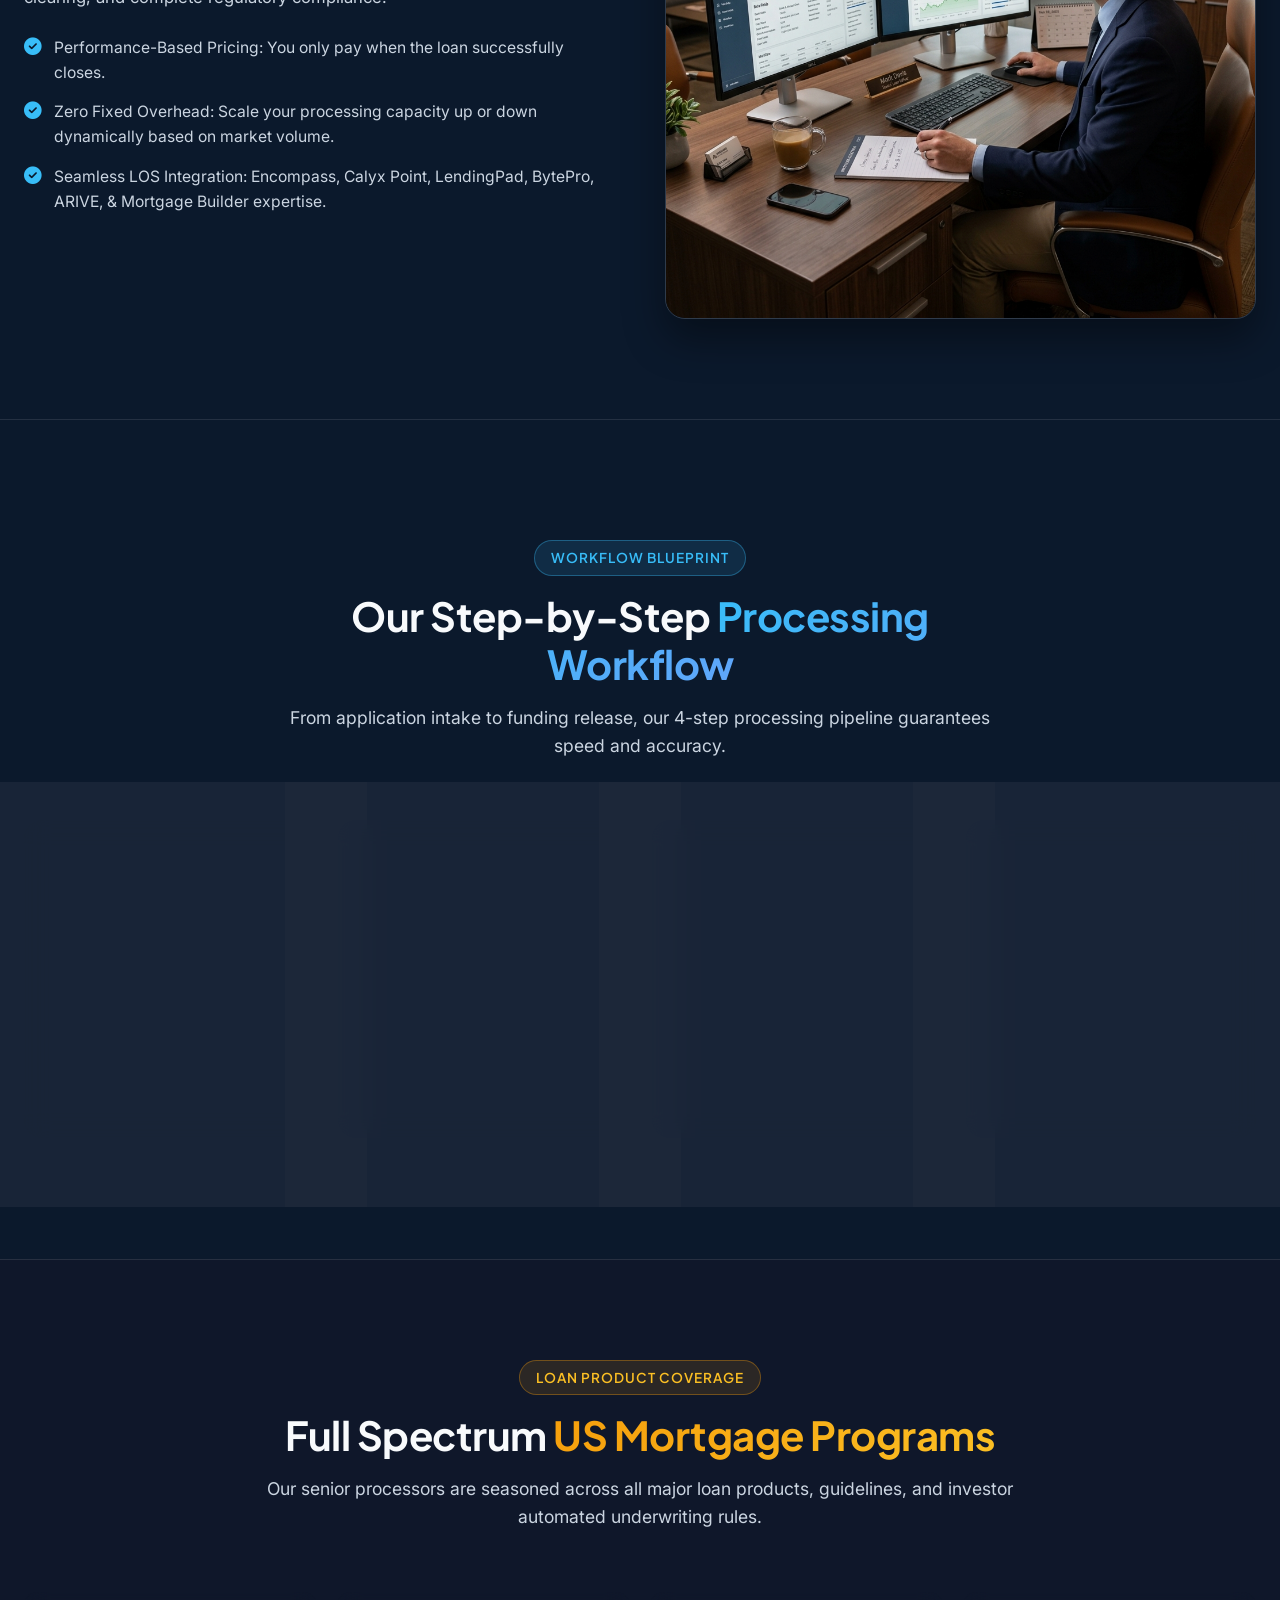
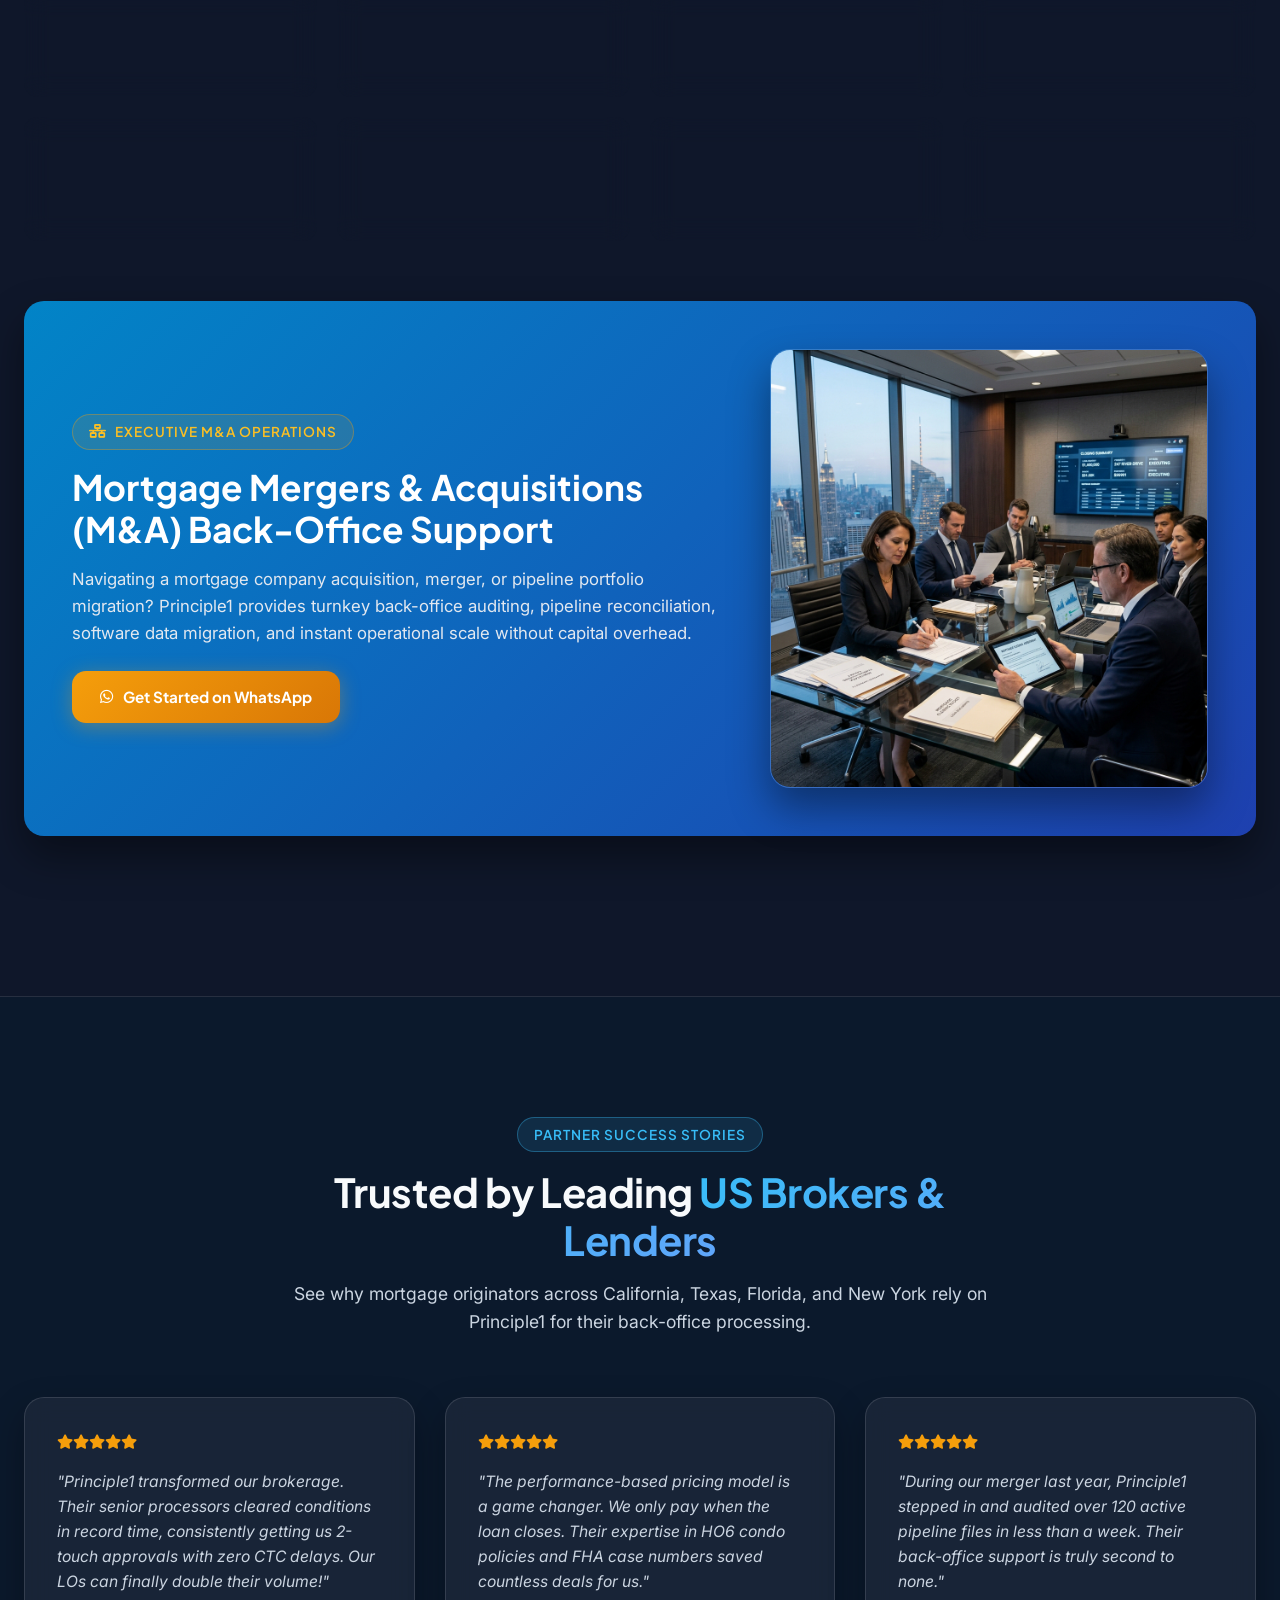
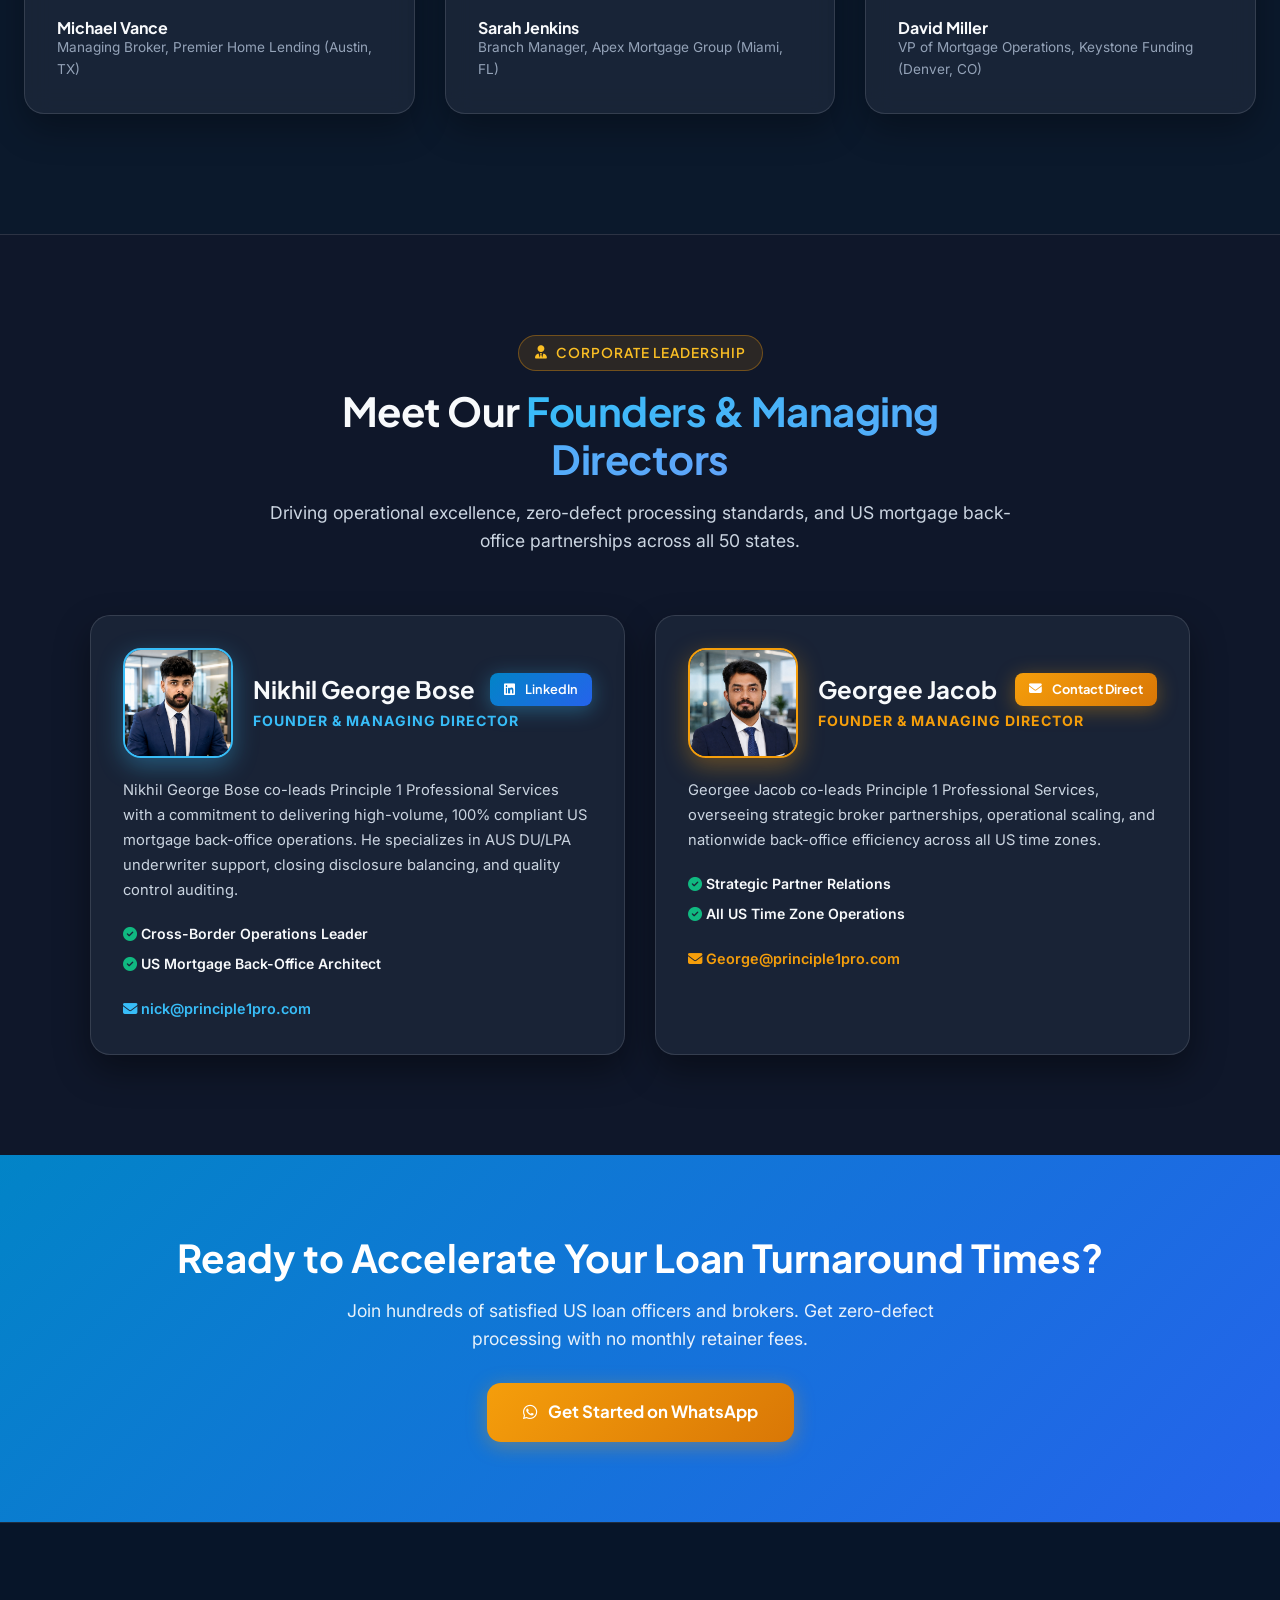
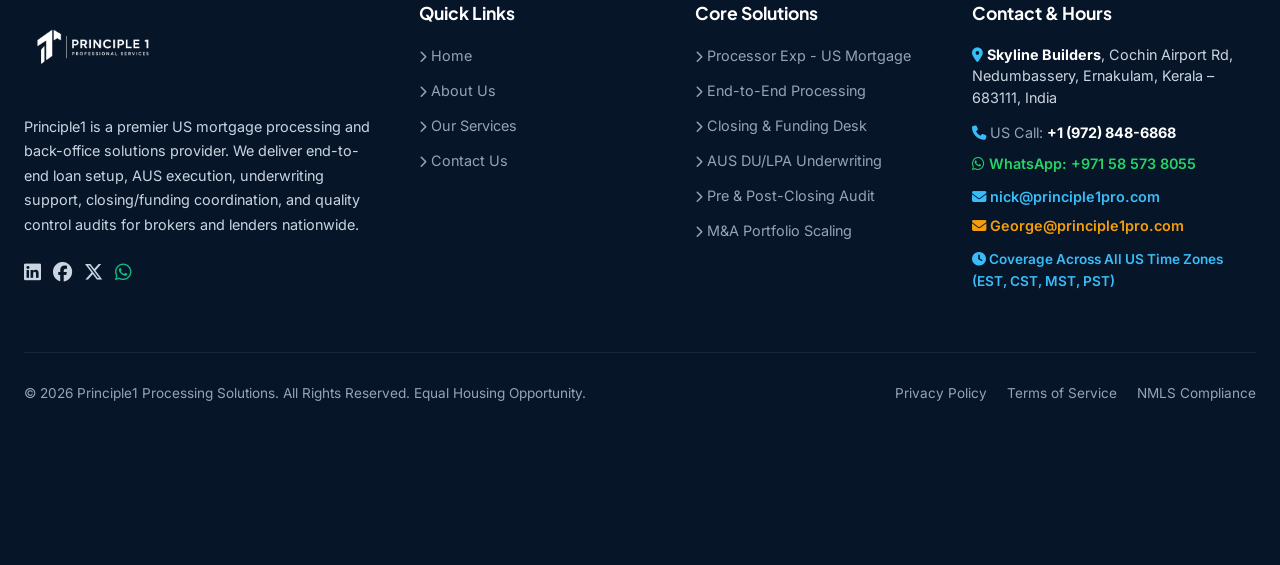
==== commit f2649477: "feat: add founder profile photos to about pages and include asset management cleanup scripts." ====
--- a/index.html
+++ b/index.html
@@ -560,6 +560,81 @@
     </div>
   </section>
 
+  <!-- Executive Leadership & Founder Section -->
+  <section style="padding:100px 0; background:var(--bg-surface-1); border-top:1px solid var(--border-glass);">
+    <div class="container">
+      <div class="section-header">
+        <div class="subtitle-badge subtitle-badge-gold"><i class="fa-solid fa-user-tie"></i> Corporate Leadership</div>
+        <h2>Meet Our <span class="text-gradient-cyan">Founders & Managing Directors</span></h2>
+        <p>Driving operational excellence, zero-defect processing standards, and US mortgage back-office partnerships across all 50 states.</p>
+      </div>
+
+      <div style="display:grid; grid-template-columns:repeat(auto-fit, minmax(360px, 1fr)); gap:30px; max-width:1100px; margin:0 auto;">
+        
+        <!-- Founder 1: Nikhil George Bose -->
+        <div class="glass-card" style="padding:32px; border:1px solid var(--border-glass); box-shadow:var(--shadow-glass); display:flex; flex-direction:column; gap:20px;">
+          <div style="display:flex; align-items:center; gap:20px; flex-wrap:wrap;">
+            <img src="images/nikhil_bose.jpg" alt="Nikhil George Bose - Founder & Managing Director" style="width:110px; height:110px; border-radius:18px; object-fit:cover; object-position:center 20%; border:2px solid #38BDF8; box-shadow:0 8px 24px rgba(56,189,248,0.35); flex-shrink:0;">
+            <div style="flex:1; min-width:200px;">
+              <div style="display:flex; align-items:center; justify-content:space-between; flex-wrap:wrap; gap:8px; margin-bottom:4px;">
+                <h3 style="font-size:1.5rem; color:var(--text-main); margin:0;">Nikhil George Bose</h3>
+                <a href="https://www.linkedin.com/in/nikhil-george-bose-8a9a63353/" target="_blank" class="btn btn-sm btn-primary" style="padding:6px 14px; font-size:0.8rem;">
+                  <i class="fa-brands fa-linkedin"></i> LinkedIn
+                </a>
+              </div>
+              <div style="font-size:0.88rem; font-weight:700; color:#38BDF8; text-transform:uppercase; letter-spacing:1px;">
+                Founder & Managing Director
+              </div>
+            </div>
+          </div>
+          <p style="color:var(--text-sub); line-height:1.7; font-size:0.92rem; margin:0;">
+            Nikhil George Bose co-leads Principle 1 Professional Services with a commitment to delivering high-volume, 100% compliant US mortgage back-office operations. He specializes in AUS DU/LPA underwriter support, closing disclosure balancing, and quality control auditing.
+          </p>
+          <div style="display:flex; flex-direction:column; gap:8px; font-size:0.88rem; font-weight:600; color:var(--text-main);">
+            <span><i class="fa-solid fa-circle-check" style="color:var(--accent-emerald);"></i> Cross-Border Operations Leader</span>
+            <span><i class="fa-solid fa-circle-check" style="color:var(--accent-emerald);"></i> US Mortgage Back-Office Architect</span>
+          </div>
+          <div>
+            <a href="mailto:nick@principle1pro.com" style="color:#38BDF8; font-weight:600; font-size:0.9rem;">
+              <i class="fa-solid fa-envelope"></i> nick@principle1pro.com
+            </a>
+          </div>
+        </div>
+
+        <!-- Founder 2: Georgee Jacob -->
+        <div class="glass-card" style="padding:32px; border:1px solid var(--border-glass); box-shadow:var(--shadow-glass); display:flex; flex-direction:column; gap:20px;">
+          <div style="display:flex; align-items:center; gap:20px; flex-wrap:wrap;">
+            <img src="images/george_jacob.jpg" alt="Georgee Jacob - Founder & Managing Director" style="width:110px; height:110px; border-radius:18px; object-fit:cover; object-position:center 20%; border:2px solid #F59E0B; box-shadow:0 8px 24px rgba(245,158,11,0.35); flex-shrink:0;">
+            <div style="flex:1; min-width:200px;">
+              <div style="display:flex; align-items:center; justify-content:space-between; flex-wrap:wrap; gap:8px; margin-bottom:4px;">
+                <h3 style="font-size:1.5rem; color:var(--text-main); margin:0;">Georgee Jacob</h3>
+                <a href="mailto:George@principle1pro.com" class="btn btn-sm btn-gold" style="padding:6px 14px; font-size:0.8rem;">
+                  <i class="fa-solid fa-envelope"></i> Contact Direct
+                </a>
+              </div>
+              <div style="font-size:0.88rem; font-weight:700; color:#F59E0B; text-transform:uppercase; letter-spacing:1px;">
+                Founder & Managing Director
+              </div>
+            </div>
+          </div>
+          <p style="color:var(--text-sub); line-height:1.7; font-size:0.92rem; margin:0;">
+            Georgee Jacob co-leads Principle 1 Professional Services, overseeing strategic broker partnerships, operational scaling, and nationwide back-office efficiency across all US time zones.
+          </p>
+          <div style="display:flex; flex-direction:column; gap:8px; font-size:0.88rem; font-weight:600; color:var(--text-main);">
+            <span><i class="fa-solid fa-circle-check" style="color:var(--accent-emerald);"></i> Strategic Partner Relations</span>
+            <span><i class="fa-solid fa-circle-check" style="color:var(--accent-emerald);"></i> All US Time Zone Operations</span>
+          </div>
+          <div>
+            <a href="mailto:George@principle1pro.com" style="color:#F59E0B; font-weight:600; font-size:0.9rem;">
+              <i class="fa-solid fa-envelope"></i> George@principle1pro.com
+            </a>
+          </div>
+        </div>
+
+      </div>
+    </div>
+  </section>
+
   <!-- CTA Footer Banner -->
   <section style="padding:80px 0; background:var(--grad-cyan); text-align:center; position:relative;">
     <div class="container">
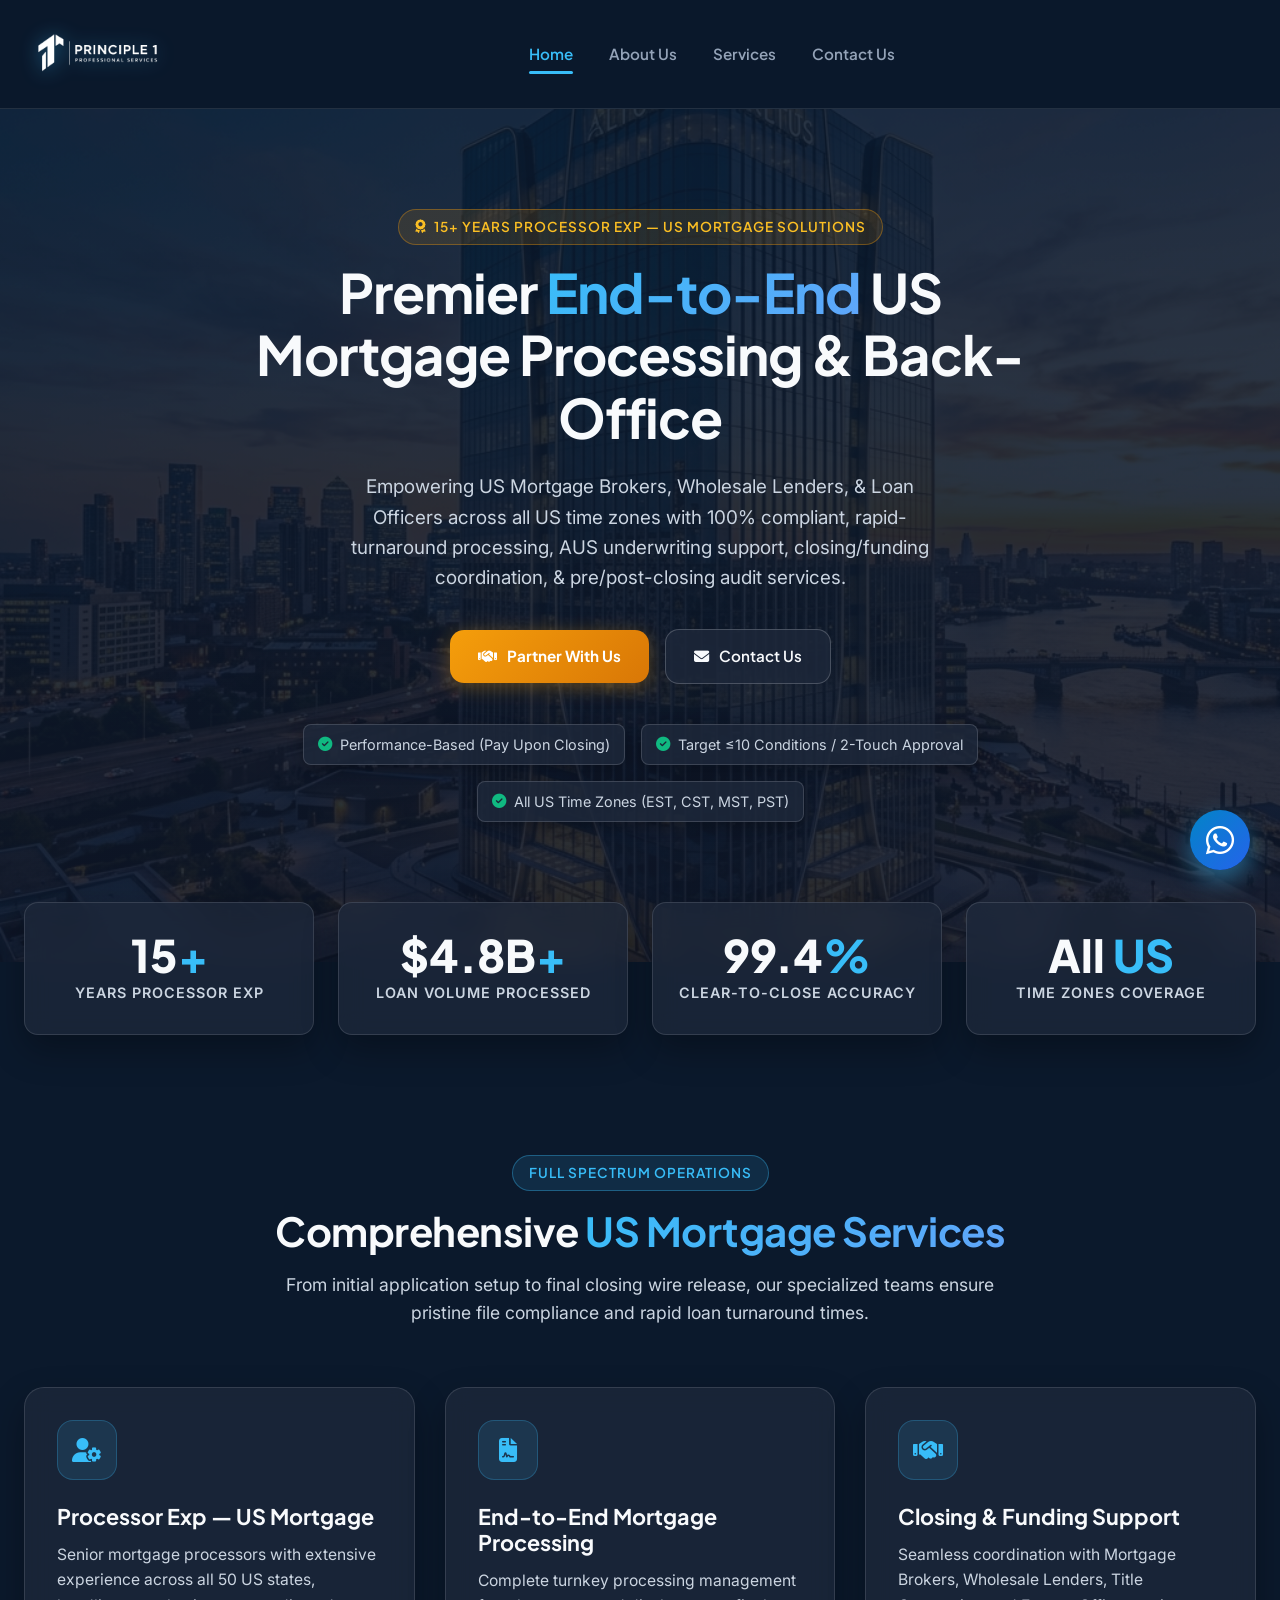
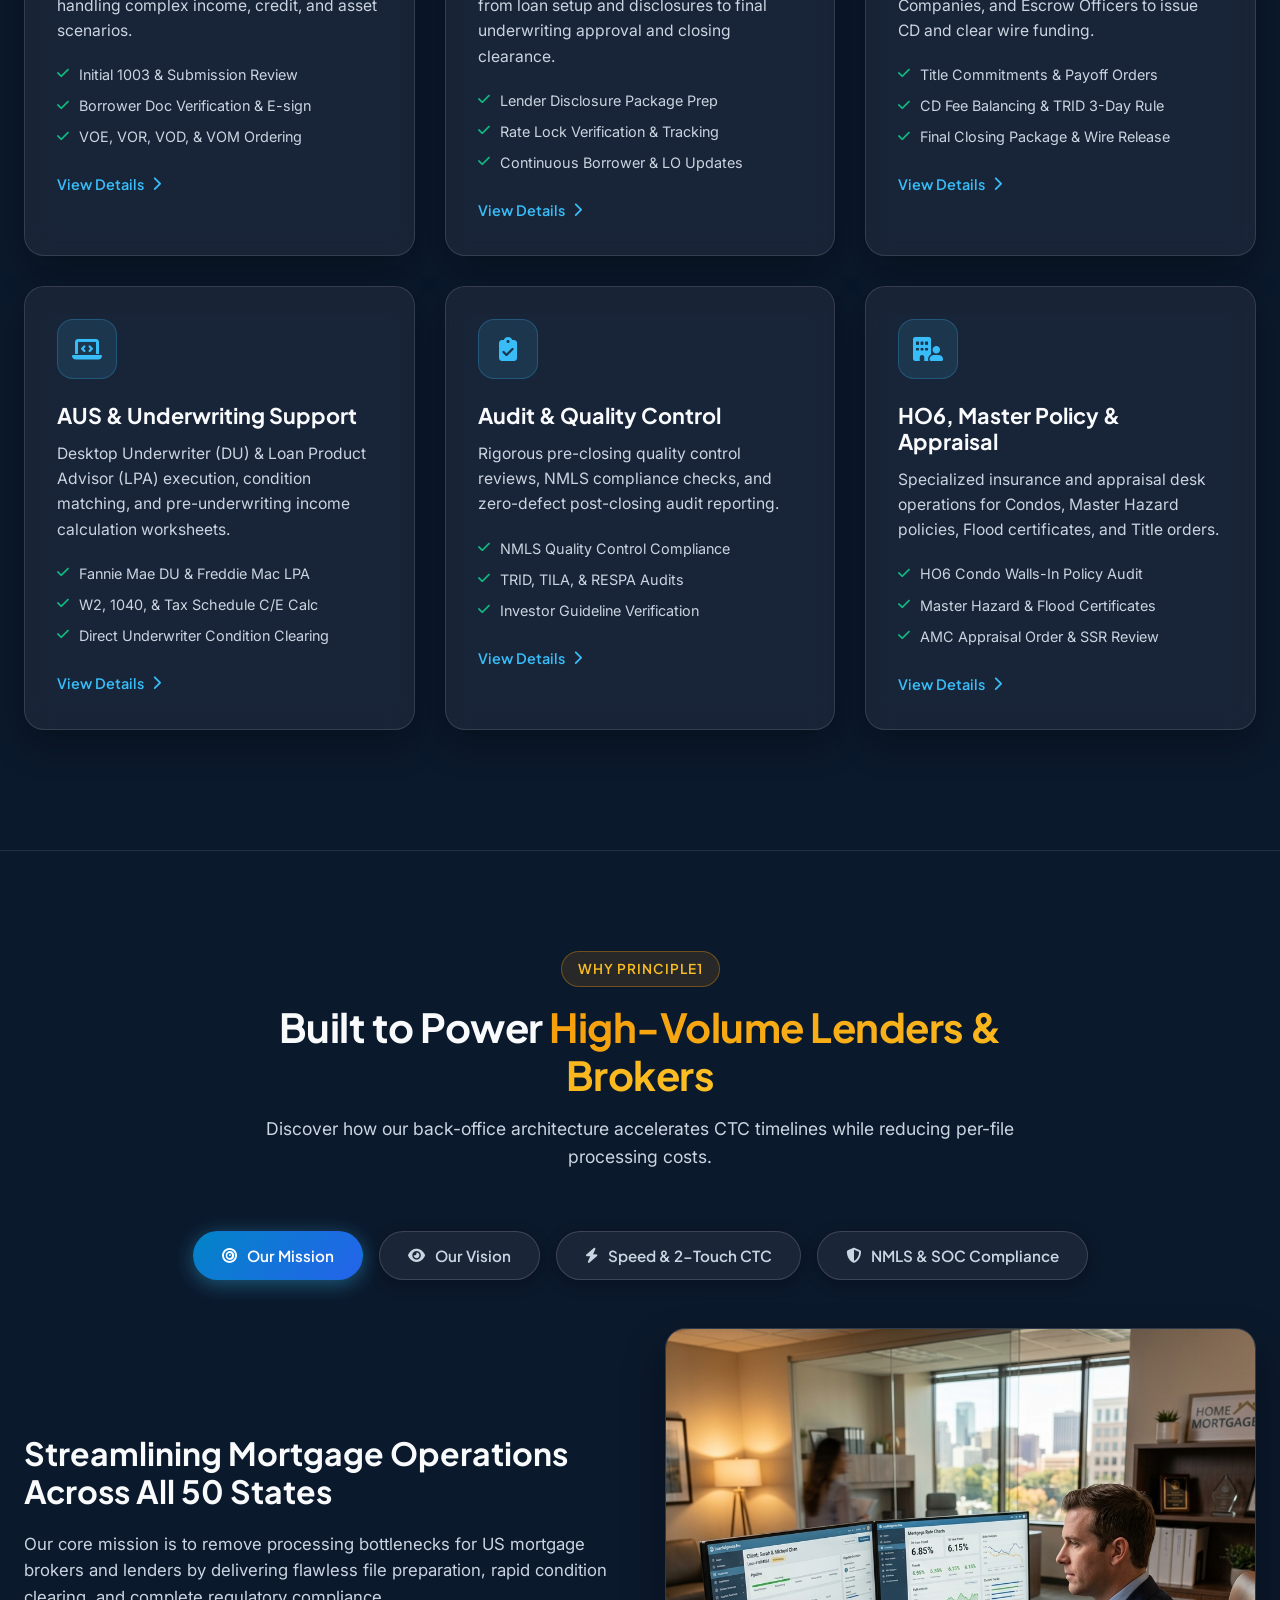
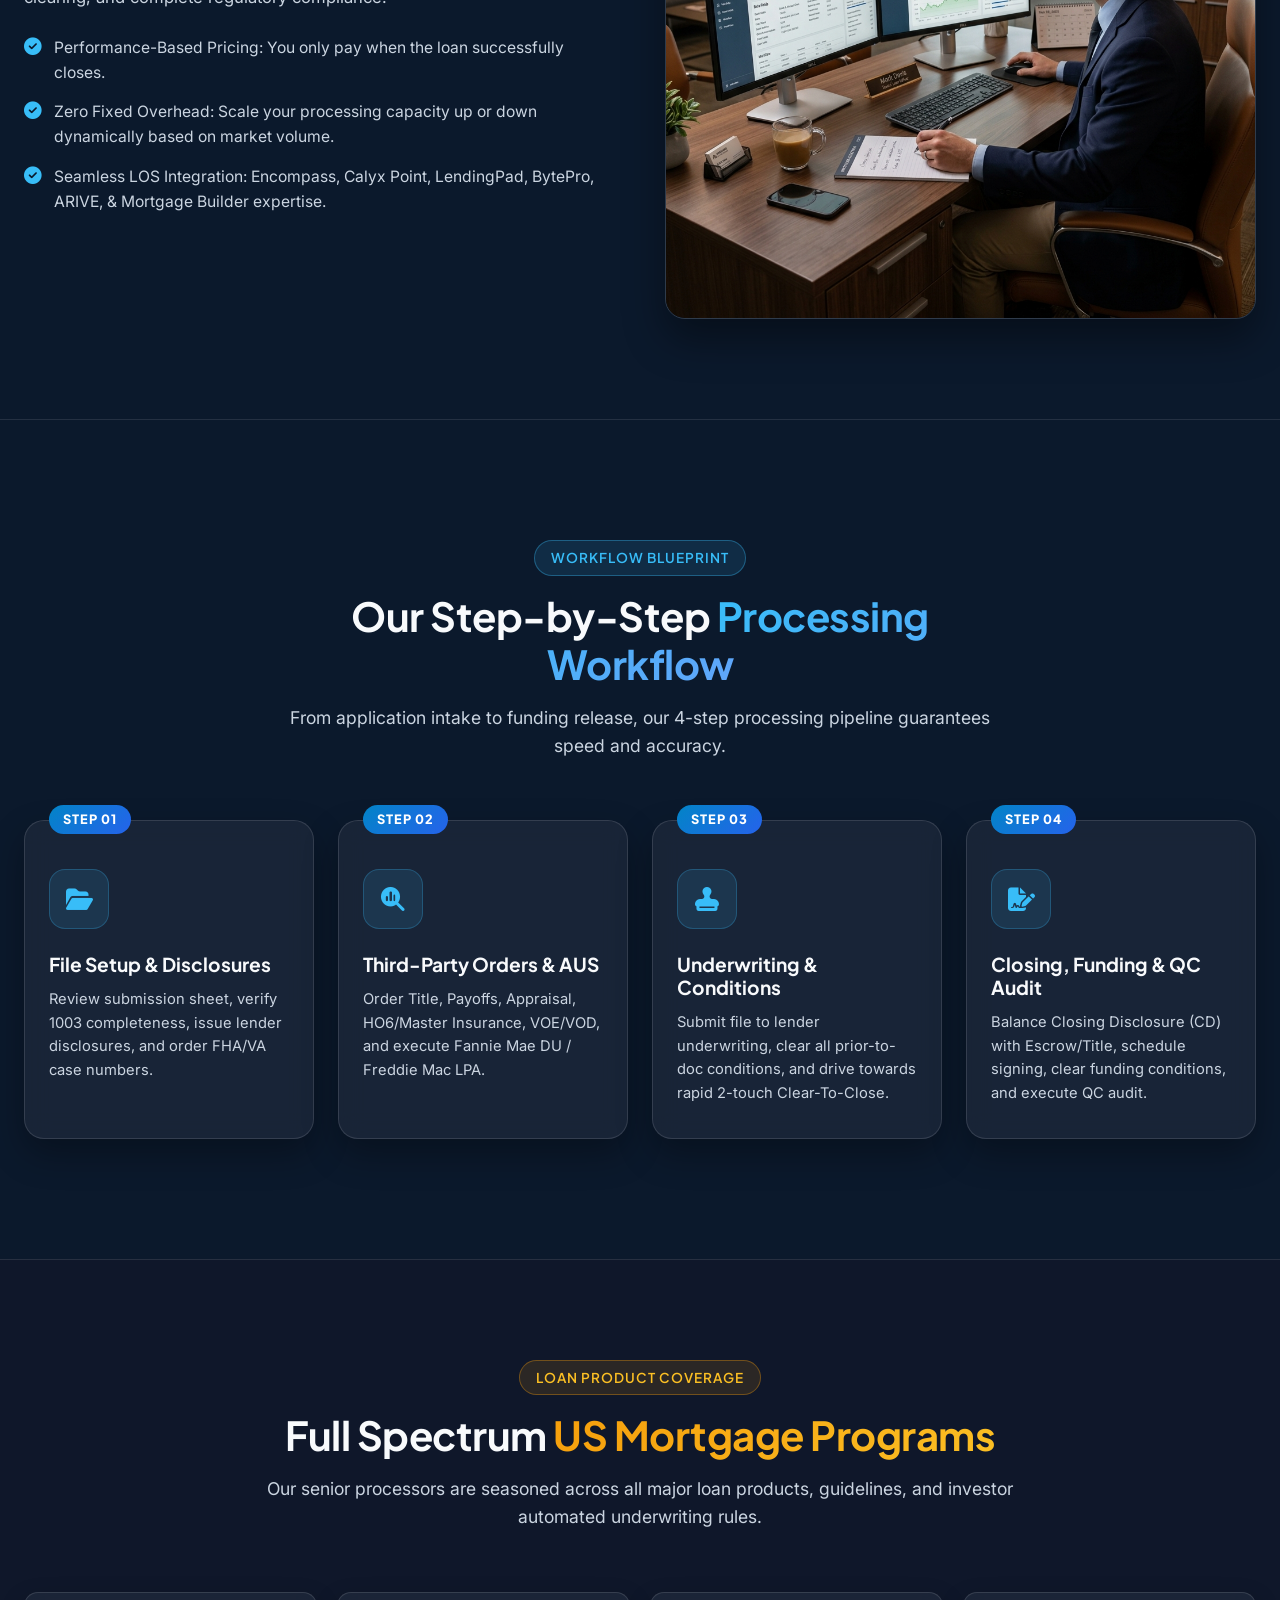
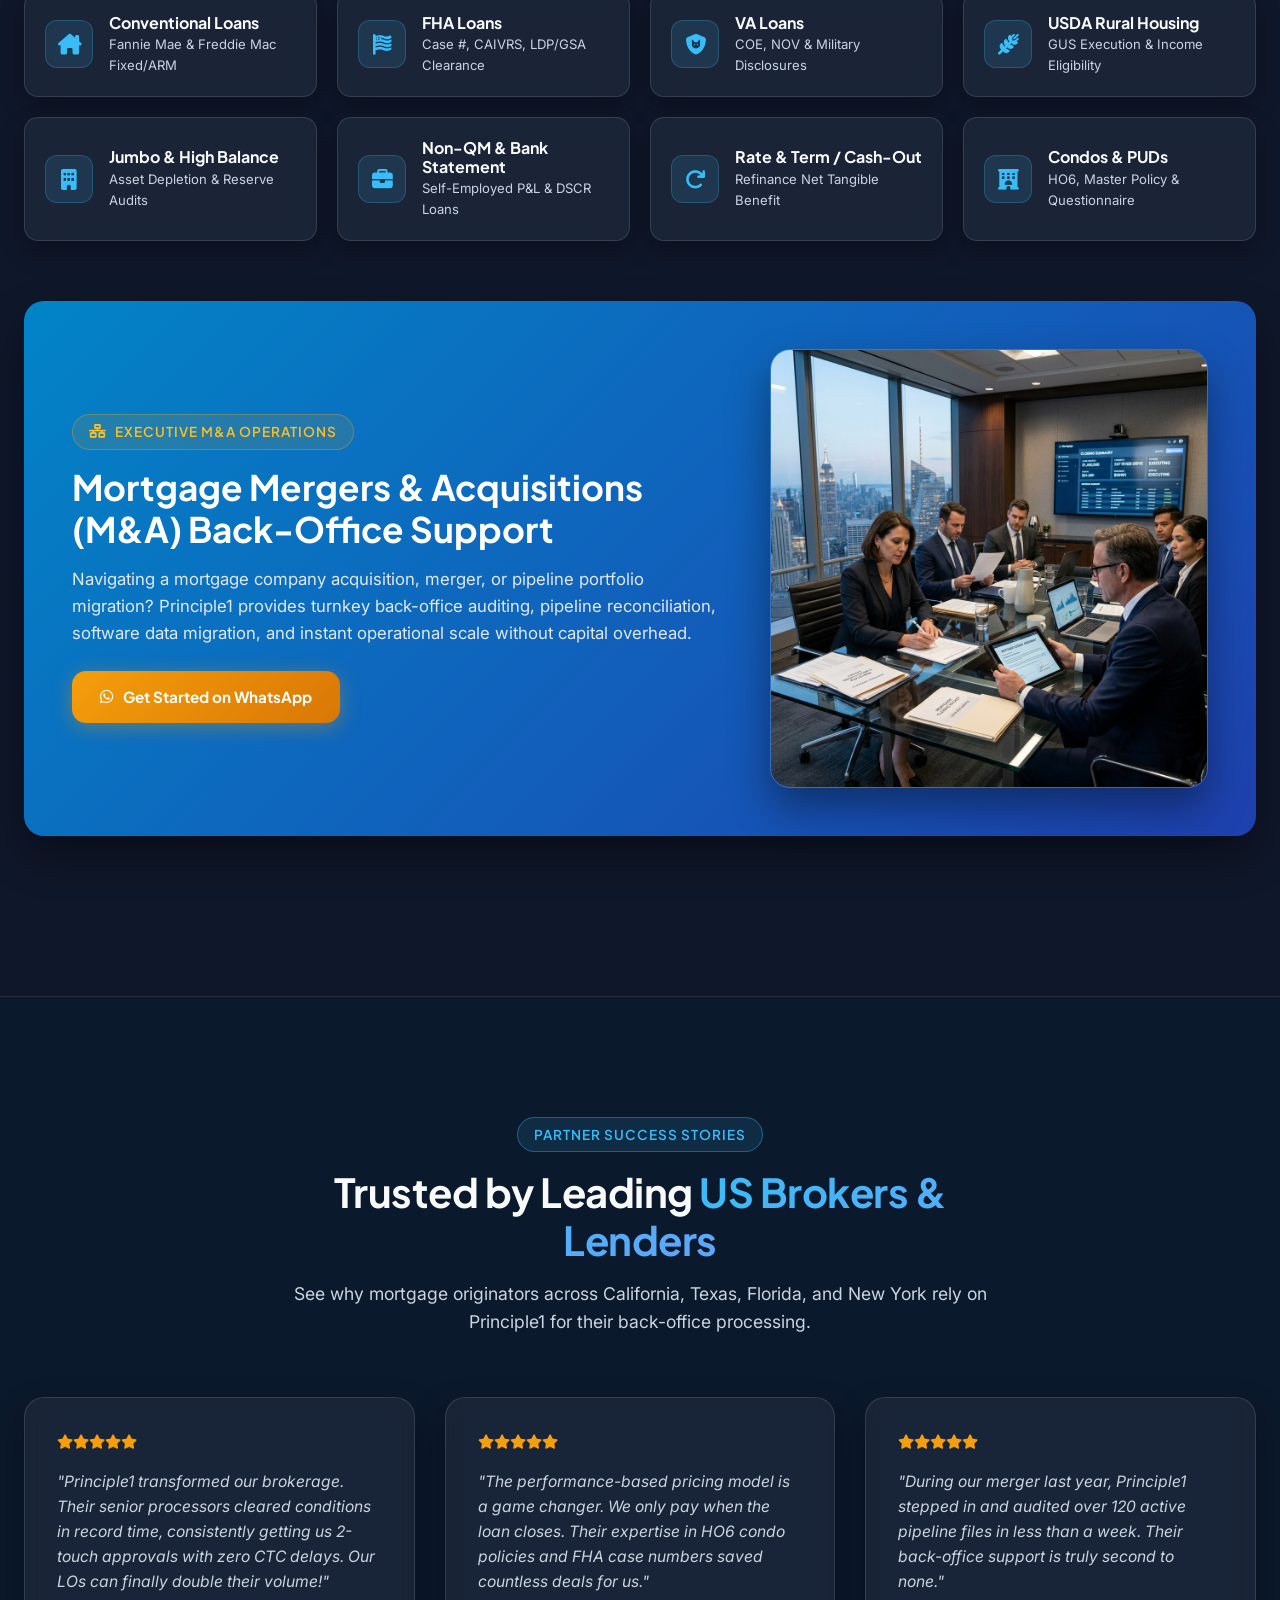
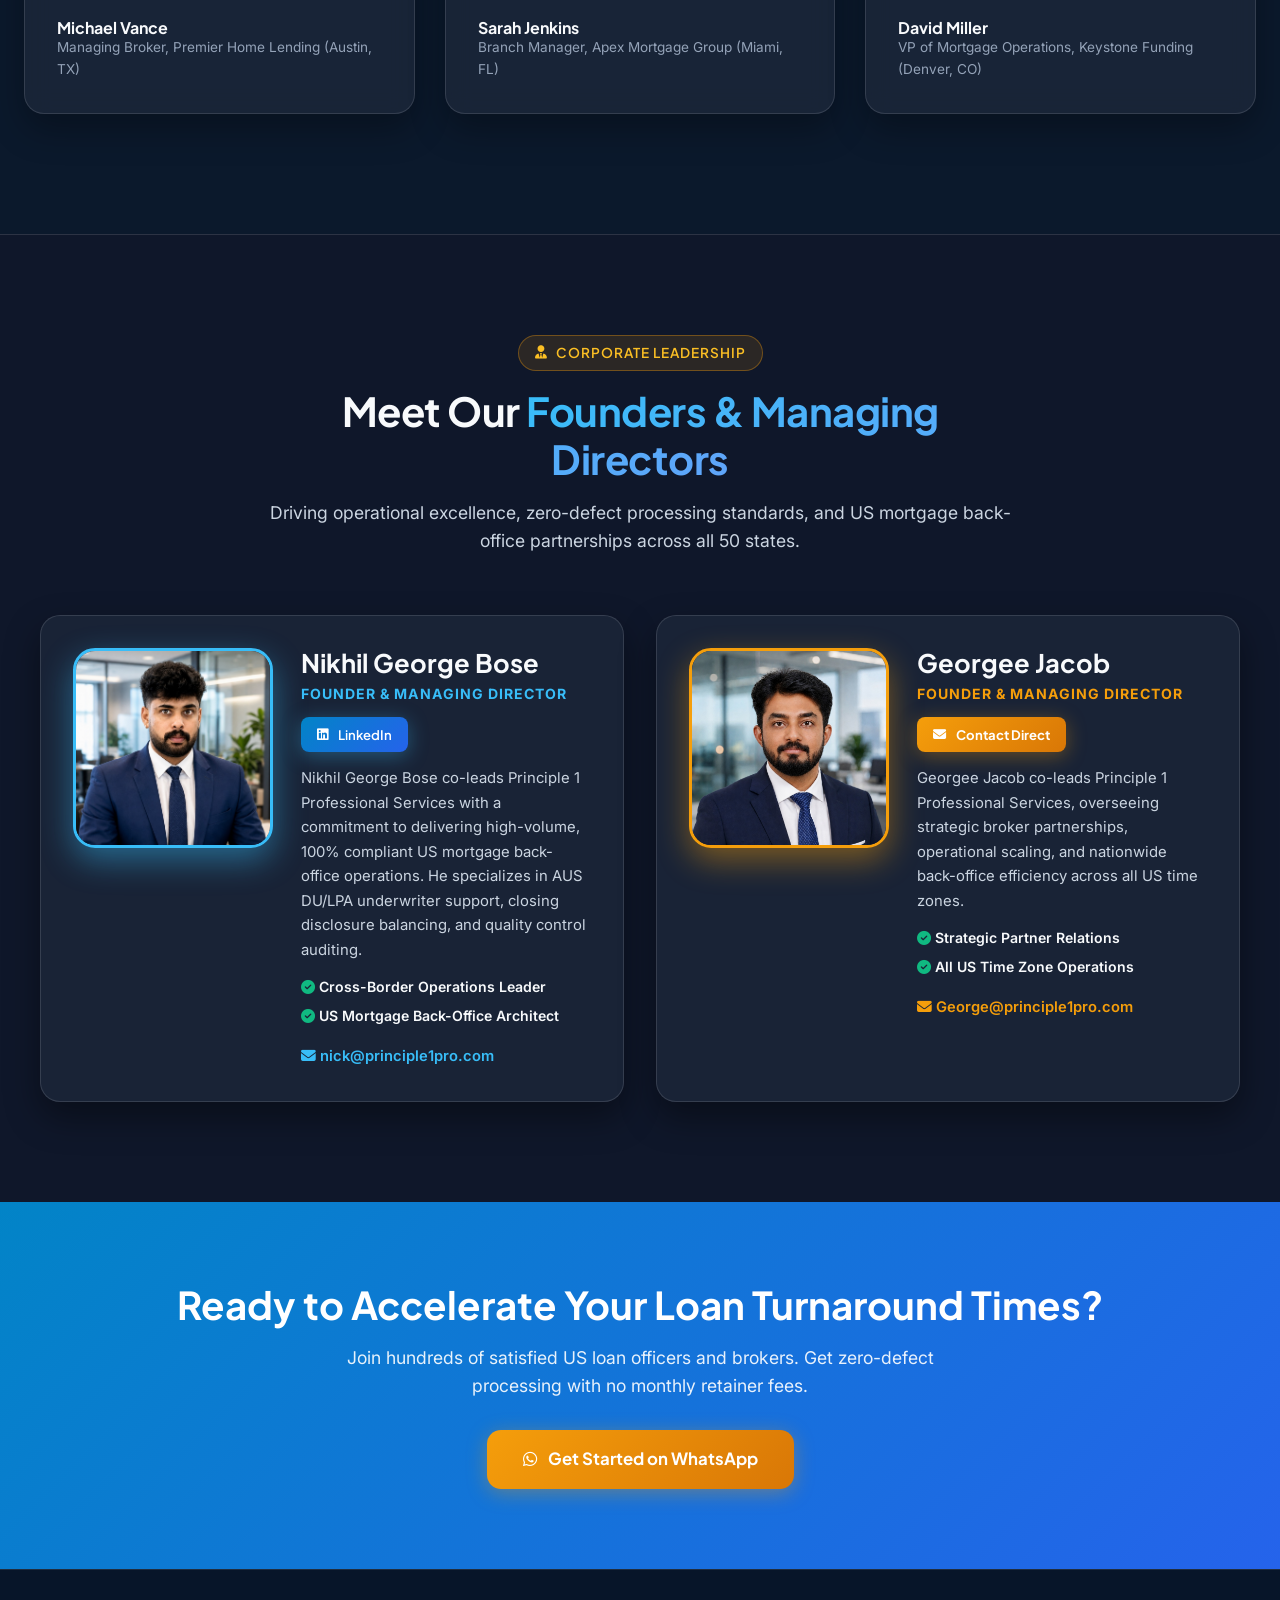
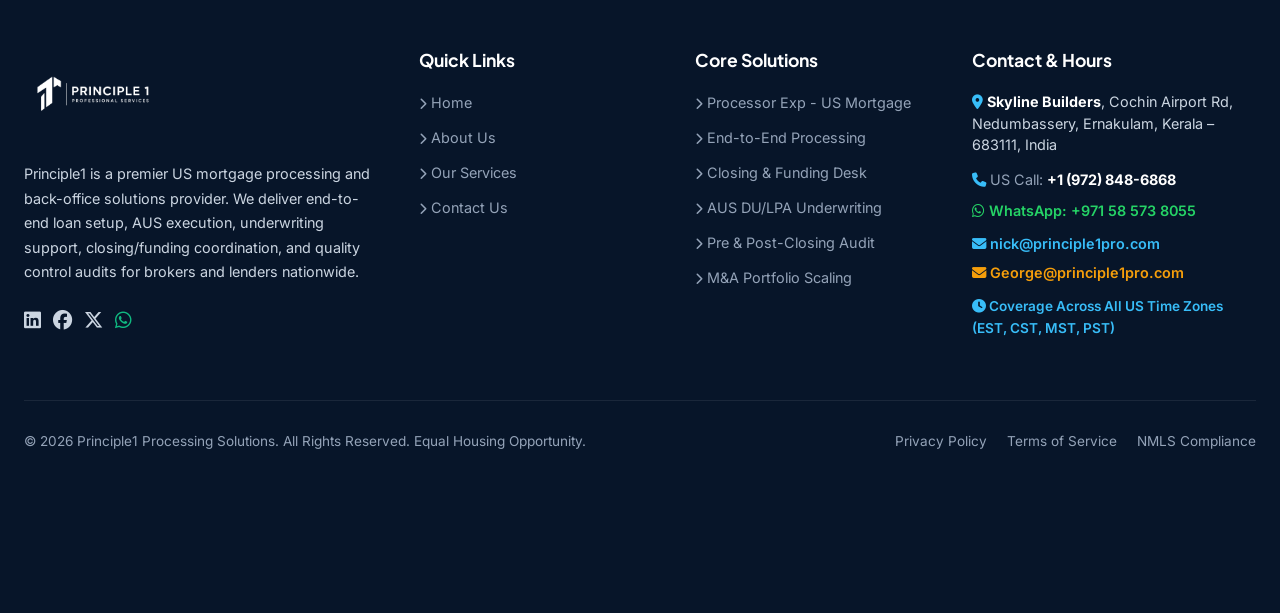
==== commit 49484aaa: "refactor: clean up inline styles and consolidate founder component layouts into a new stylesheet" ====
--- a/index.html
+++ b/index.html
@@ -81,10 +81,10 @@
       </a>
 
       <nav class="nav-menu" id="navMenu">
-        <a href="index.html" class="nav-link ">Home</a>
-        <a href="about.html" class="nav-link ">About Us</a>
-        <a href="services.html" class="nav-link ">Services</a>
-        <a href="contact.html" class="nav-link ">Contact Us</a>
+        <a href="index.html" class="nav-link active">Home</a>
+        <a href="about.html" class="nav-link">About Us</a>
+        <a href="services.html" class="nav-link">Services</a>
+        <a href="contact.html" class="nav-link">Contact Us</a>
       </nav>
 
       <div class="nav-actions">
@@ -569,68 +569,70 @@
         <p>Driving operational excellence, zero-defect processing standards, and US mortgage back-office partnerships across all 50 states.</p>
       </div>
 
-      <div style="display:grid; grid-template-columns:repeat(auto-fit, minmax(360px, 1fr)); gap:30px; max-width:1100px; margin:0 auto;">
+      <div class="founders-grid">
         
         <!-- Founder 1: Nikhil George Bose -->
-        <div class="glass-card" style="padding:32px; border:1px solid var(--border-glass); box-shadow:var(--shadow-glass); display:flex; flex-direction:column; gap:20px;">
-          <div style="display:flex; align-items:center; gap:20px; flex-wrap:wrap;">
-            <img src="images/nikhil_bose.jpg" alt="Nikhil George Bose - Founder & Managing Director" style="width:110px; height:110px; border-radius:18px; object-fit:cover; object-position:center 20%; border:2px solid #38BDF8; box-shadow:0 8px 24px rgba(56,189,248,0.35); flex-shrink:0;">
-            <div style="flex:1; min-width:200px;">
-              <div style="display:flex; align-items:center; justify-content:space-between; flex-wrap:wrap; gap:8px; margin-bottom:4px;">
-                <h3 style="font-size:1.5rem; color:var(--text-main); margin:0;">Nikhil George Bose</h3>
-                <a href="https://www.linkedin.com/in/nikhil-george-bose-8a9a63353/" target="_blank" class="btn btn-sm btn-primary" style="padding:6px 14px; font-size:0.8rem;">
-                  <i class="fa-brands fa-linkedin"></i> LinkedIn
-                </a>
+        <div class="glass-card founder-card">
+          <a href="https://www.linkedin.com/in/nikhil-george-bose-8a9a63353/" target="_blank" class="founder-photo-link cyan" title="View Nikhil George Bose on LinkedIn">
+            <img src="images/nikhil_bose.jpg" alt="Nikhil George Bose - Founder & Managing Director" class="founder-photo-img">
+          </a>
+          <div class="founder-info">
+            <div class="founder-header-row">
+              <div>
+                <h3>Nikhil George Bose</h3>
+                <div class="founder-title text-cyan">
+                  Founder & Managing Director
+                </div>
               </div>
-              <div style="font-size:0.88rem; font-weight:700; color:#38BDF8; text-transform:uppercase; letter-spacing:1px;">
-                Founder & Managing Director
+              <a href="https://www.linkedin.com/in/nikhil-george-bose-8a9a63353/" target="_blank" class="btn btn-sm btn-primary" style="padding:7px 16px; font-size:0.82rem;">
+                <i class="fa-brands fa-linkedin"></i> LinkedIn
+              </a>
+            </div>
+            <p class="founder-bio">
+              Nikhil George Bose co-leads Principle 1 Professional Services with a commitment to delivering high-volume, 100% compliant US mortgage back-office operations. He specializes in AUS DU/LPA underwriter support, closing disclosure balancing, and quality control auditing.
+            </p>
+            <div class="founder-checkmarks">
+              <span><i class="fa-solid fa-circle-check" style="color:var(--accent-emerald);"></i> Cross-Border Operations Leader</span>
+              <span><i class="fa-solid fa-circle-check" style="color:var(--accent-emerald);"></i> US Mortgage Back-Office Architect</span>
+            </div>
+            <div style="padding-top:2px;">
+              <a href="mailto:nick@principle1pro.com" style="color:#38BDF8; font-weight:600; font-size:0.92rem;">
+                <i class="fa-solid fa-envelope"></i> nick@principle1pro.com
+              </a>
+            </div>
+          </div>
+        </div>
+
+        <!-- Founder 2: Georgee Jacob -->
+        <div class="glass-card founder-card">
+          <a href="mailto:George@principle1pro.com" class="founder-photo-link gold" title="Contact Georgee Jacob Direct">
+            <img src="images/george_jacob.jpg" alt="Georgee Jacob - Founder & Managing Director" class="founder-photo-img">
+          </a>
+          <div class="founder-info">
+            <div class="founder-header-row">
+              <div>
+                <h3>Georgee Jacob</h3>
+                <div class="founder-title text-gold">
+                  Founder & Managing Director
+                </div>
               </div>
+              <a href="mailto:George@principle1pro.com" class="btn btn-sm btn-gold" style="padding:7px 16px; font-size:0.82rem;">
+                <i class="fa-solid fa-envelope"></i> Contact Direct
+              </a>
             </div>
-          </div>
-          <p style="color:var(--text-sub); line-height:1.7; font-size:0.92rem; margin:0;">
-            Nikhil George Bose co-leads Principle 1 Professional Services with a commitment to delivering high-volume, 100% compliant US mortgage back-office operations. He specializes in AUS DU/LPA underwriter support, closing disclosure balancing, and quality control auditing.
-          </p>
-          <div style="display:flex; flex-direction:column; gap:8px; font-size:0.88rem; font-weight:600; color:var(--text-main);">
-            <span><i class="fa-solid fa-circle-check" style="color:var(--accent-emerald);"></i> Cross-Border Operations Leader</span>
-            <span><i class="fa-solid fa-circle-check" style="color:var(--accent-emerald);"></i> US Mortgage Back-Office Architect</span>
-          </div>
-          <div>
-            <a href="mailto:nick@principle1pro.com" style="color:#38BDF8; font-weight:600; font-size:0.9rem;">
-              <i class="fa-solid fa-envelope"></i> nick@principle1pro.com
-            </a>
-          </div>
-        </div>
-
-        <!-- Founder 2: Georgee Jacob -->
-        <div class="glass-card" style="padding:32px; border:1px solid var(--border-glass); box-shadow:var(--shadow-glass); display:flex; flex-direction:column; gap:20px;">
-          <div style="display:flex; align-items:center; gap:20px; flex-wrap:wrap;">
-            <img src="images/george_jacob.jpg" alt="Georgee Jacob - Founder & Managing Director" style="width:110px; height:110px; border-radius:18px; object-fit:cover; object-position:center 20%; border:2px solid #F59E0B; box-shadow:0 8px 24px rgba(245,158,11,0.35); flex-shrink:0;">
-            <div style="flex:1; min-width:200px;">
-              <div style="display:flex; align-items:center; justify-content:space-between; flex-wrap:wrap; gap:8px; margin-bottom:4px;">
-                <h3 style="font-size:1.5rem; color:var(--text-main); margin:0;">Georgee Jacob</h3>
-                <a href="mailto:George@principle1pro.com" class="btn btn-sm btn-gold" style="padding:6px 14px; font-size:0.8rem;">
-                  <i class="fa-solid fa-envelope"></i> Contact Direct
-                </a>
-              </div>
-              <div style="font-size:0.88rem; font-weight:700; color:#F59E0B; text-transform:uppercase; letter-spacing:1px;">
-                Founder & Managing Director
-              </div>
+            <p class="founder-bio">
+              Georgee Jacob co-leads Principle 1 Professional Services, overseeing strategic broker partnerships, operational scaling, and nationwide back-office efficiency across all US time zones.
+            </p>
+            <div class="founder-checkmarks">
+              <span><i class="fa-solid fa-circle-check" style="color:var(--accent-emerald);"></i> Strategic Partner Relations</span>
+              <span><i class="fa-solid fa-circle-check" style="color:var(--accent-emerald);"></i> All US Time Zone Operations</span>
             </div>
-          </div>
-          <p style="color:var(--text-sub); line-height:1.7; font-size:0.92rem; margin:0;">
-            Georgee Jacob co-leads Principle 1 Professional Services, overseeing strategic broker partnerships, operational scaling, and nationwide back-office efficiency across all US time zones.
-          </p>
-          <div style="display:flex; flex-direction:column; gap:8px; font-size:0.88rem; font-weight:600; color:var(--text-main);">
-            <span><i class="fa-solid fa-circle-check" style="color:var(--accent-emerald);"></i> Strategic Partner Relations</span>
-            <span><i class="fa-solid fa-circle-check" style="color:var(--accent-emerald);"></i> All US Time Zone Operations</span>
-          </div>
-          <div>
-            <a href="mailto:George@principle1pro.com" style="color:#F59E0B; font-weight:600; font-size:0.9rem;">
-              <i class="fa-solid fa-envelope"></i> George@principle1pro.com
-            </a>
-          </div>
-        </div>
-
+            <div style="padding-top:2px;">
+              <a href="mailto:George@principle1pro.com" style="color:#F59E0B; font-weight:600; font-size:0.92rem;">
+                <i class="fa-solid fa-envelope"></i> George@principle1pro.com
+              </a>
+            </div>
+          </div>
       </div>
     </div>
   </section>
--- a/css/style.css
+++ b/css/style.css
@@ -1390,3 +1390,164 @@
     padding: 0 14px;
   }
 }
+
+/* Founders Grid & Cards System */
+.founders-grid {
+  display: grid;
+  grid-template-columns: repeat(auto-fit, minmax(320px, 1fr));
+  gap: 32px;
+  max-width: 1200px;
+  margin: 0 auto;
+}
+
+.founder-card {
+  padding: 32px;
+  border: 1px solid var(--border-glass);
+  box-shadow: var(--shadow-glass);
+  display: flex;
+  align-items: flex-start;
+  gap: 28px;
+  flex-wrap: nowrap;
+}
+
+.founder-info {
+  flex: 1;
+  min-width: 0;
+  display: flex;
+  flex-direction: column;
+  gap: 14px;
+}
+
+.founder-header-row {
+  display: flex;
+  align-items: flex-start;
+  justify-content: space-between;
+  gap: 12px;
+  flex-wrap: wrap;
+}
+
+.founder-header-row h3 {
+  font-size: 1.6rem;
+  color: var(--text-main);
+  margin: 0 0 4px 0;
+}
+
+.founder-title {
+  font-size: 0.88rem;
+  font-weight: 700;
+  text-transform: uppercase;
+  letter-spacing: 1px;
+}
+
+.founder-title.text-cyan {
+  color: #38BDF8;
+}
+
+.founder-title.text-gold {
+  color: #F59E0B;
+}
+
+.founder-bio {
+  color: var(--text-sub);
+  line-height: 1.65;
+  font-size: 0.93rem;
+  margin: 0;
+}
+
+.founder-checkmarks {
+  display: flex;
+  flex-direction: column;
+  gap: 6px;
+  font-size: 0.88rem;
+  font-weight: 600;
+  color: var(--text-main);
+}
+
+.founder-photo-link {
+  display: inline-block;
+  flex-shrink: 0;
+  position: relative;
+  text-decoration: none;
+  border-radius: 22px;
+  transition: transform 0.3s cubic-bezier(0.4, 0, 0.2, 1);
+}
+
+.founder-photo-link:hover {
+  transform: translateY(-4px) scale(1.03);
+}
+
+.founder-photo-img {
+  width: 200px;
+  height: 200px;
+  border-radius: 22px;
+  object-fit: cover;
+  object-position: center 20%;
+  transition: all 0.3s cubic-bezier(0.4, 0, 0.2, 1);
+  display: block;
+}
+
+.founder-photo-link.cyan .founder-photo-img {
+  border: 3px solid #38BDF8;
+  box-shadow: 0 12px 32px rgba(56, 189, 248, 0.45);
+}
+
+.founder-photo-link.cyan:hover .founder-photo-img {
+  box-shadow: 0 18px 40px rgba(56, 189, 248, 0.6);
+}
+
+.founder-photo-link.gold .founder-photo-img {
+  border: 3px solid #F59E0B;
+  box-shadow: 0 12px 32px rgba(245, 158, 11, 0.45);
+}
+
+.founder-photo-link.gold:hover .founder-photo-img {
+  box-shadow: 0 18px 40px rgba(245, 158, 11, 0.6);
+}
+
+/* Mobile Responsive Rules for Founder Section */
+@media (max-width: 768px) {
+  .founders-grid {
+    grid-template-columns: 1fr !important;
+    gap: 24px;
+  }
+  
+  .founder-card {
+    flex-direction: column !important;
+    align-items: center !important;
+    text-align: center !important;
+    padding: 24px 20px !important;
+    gap: 20px !important;
+  }
+  
+  .founder-info {
+    width: 100% !important;
+    align-items: center !important;
+    text-align: center !important;
+  }
+  
+  .founder-header-row {
+    flex-direction: column !important;
+    align-items: center !important;
+    text-align: center !important;
+    justify-content: center !important;
+    gap: 10px !important;
+  }
+
+  .founder-header-row .btn {
+    align-self: center !important;
+  }
+
+  .founder-checkmarks {
+    align-items: center !important;
+    text-align: center !important;
+  }
+
+  .founder-photo-img {
+    width: 160px !important;
+    height: 160px !important;
+  }
+}
+
+
+
+
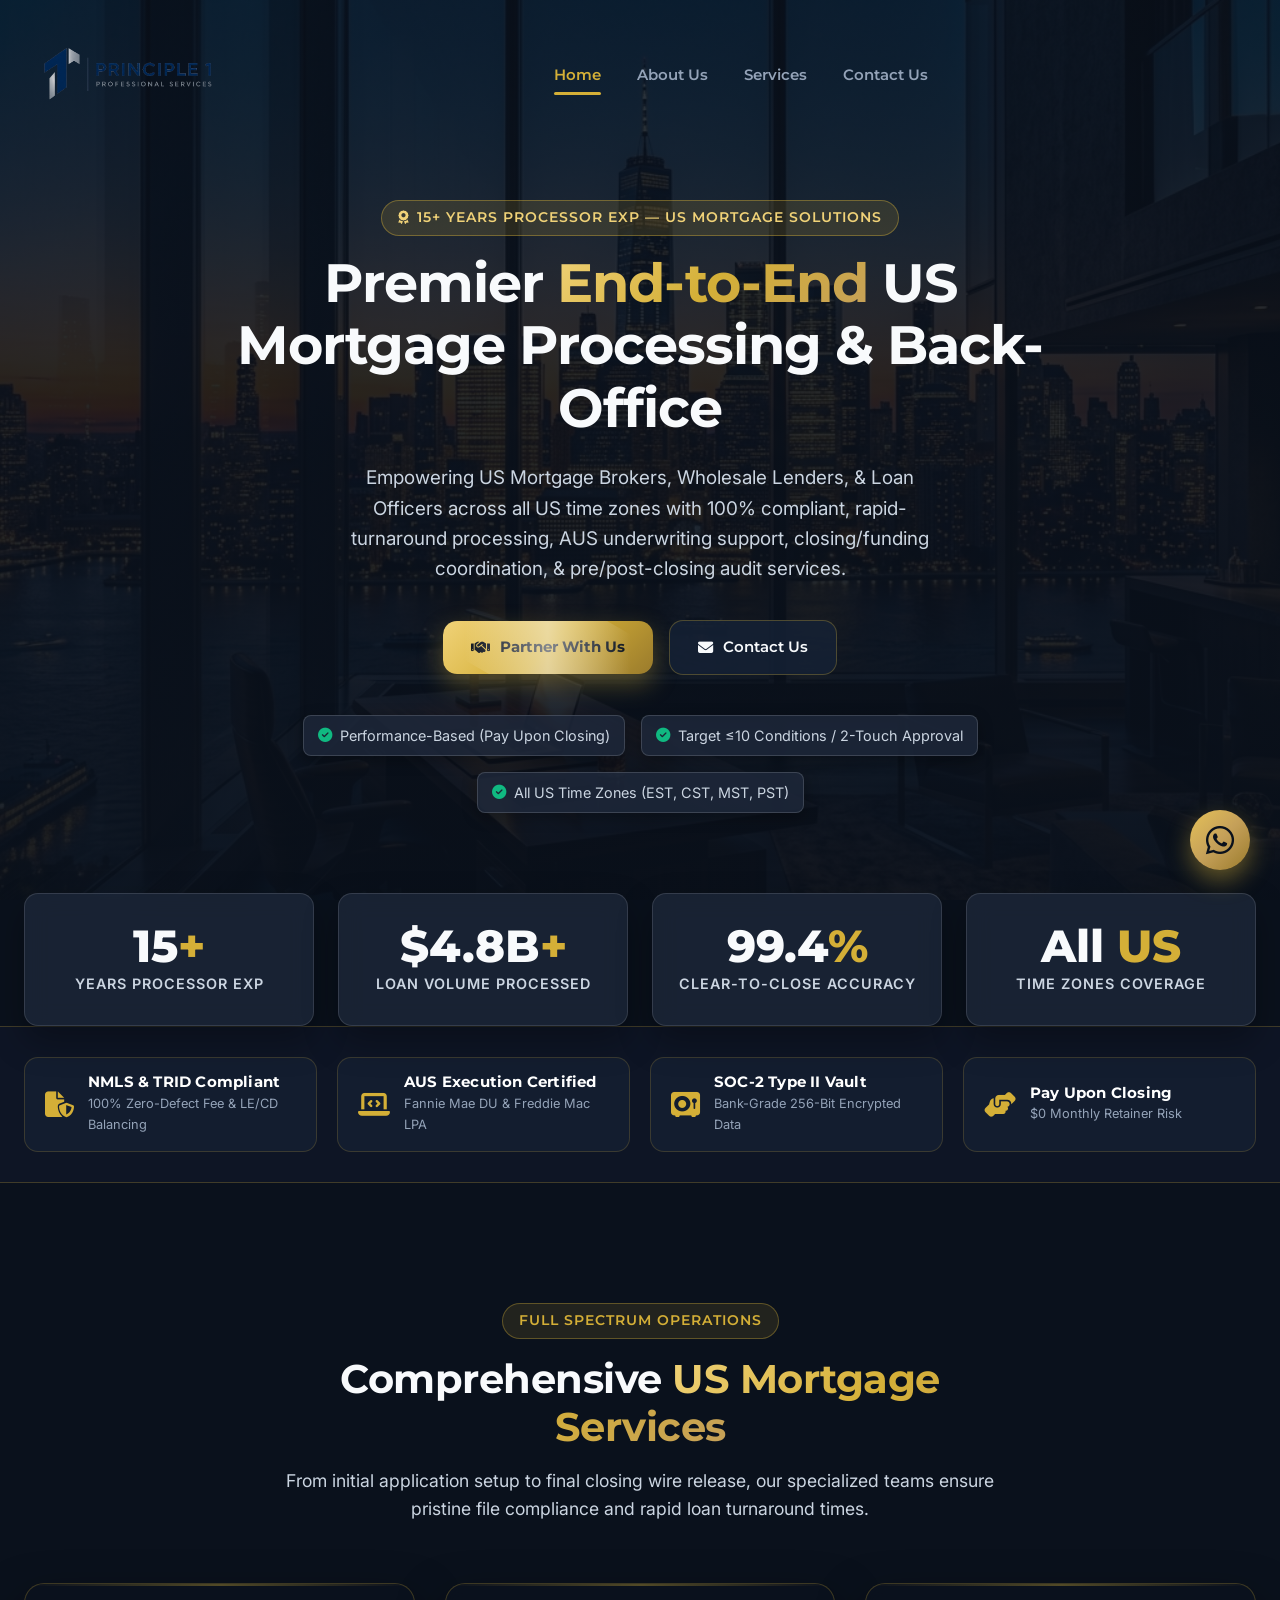
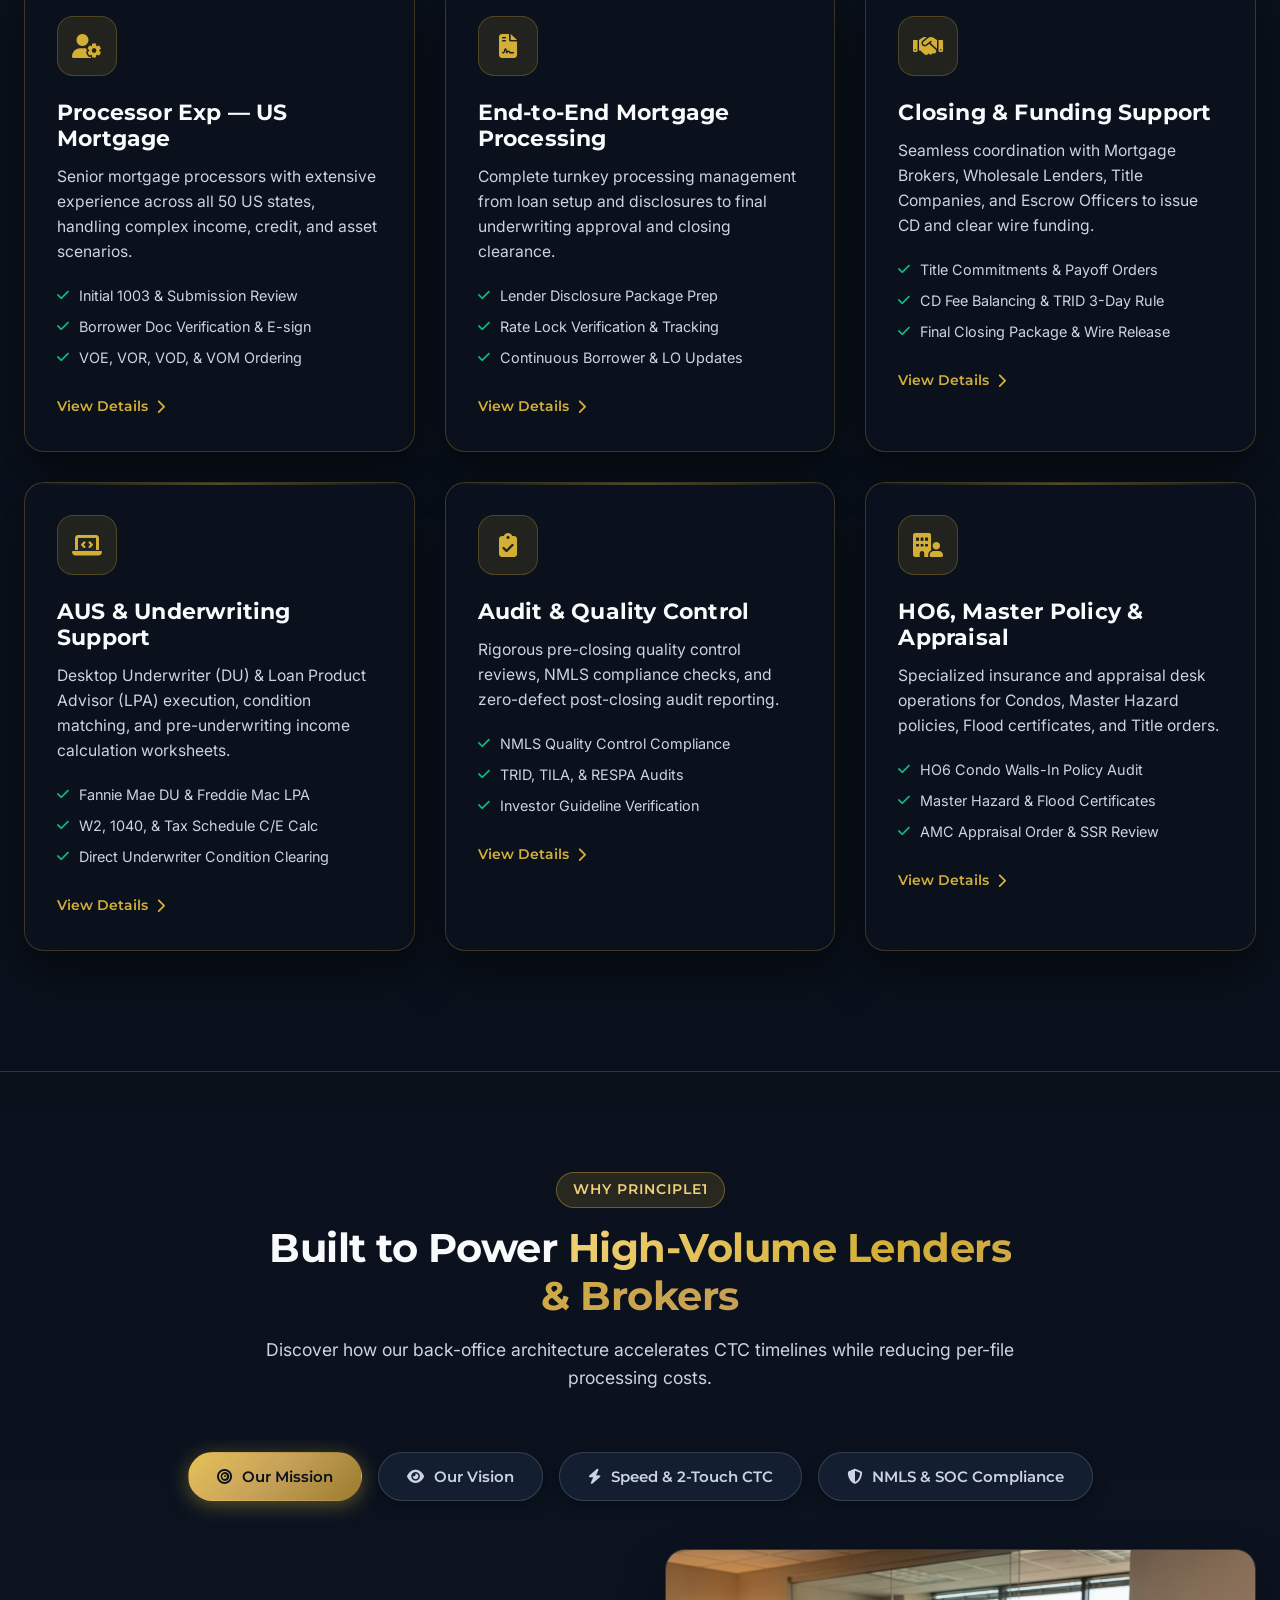
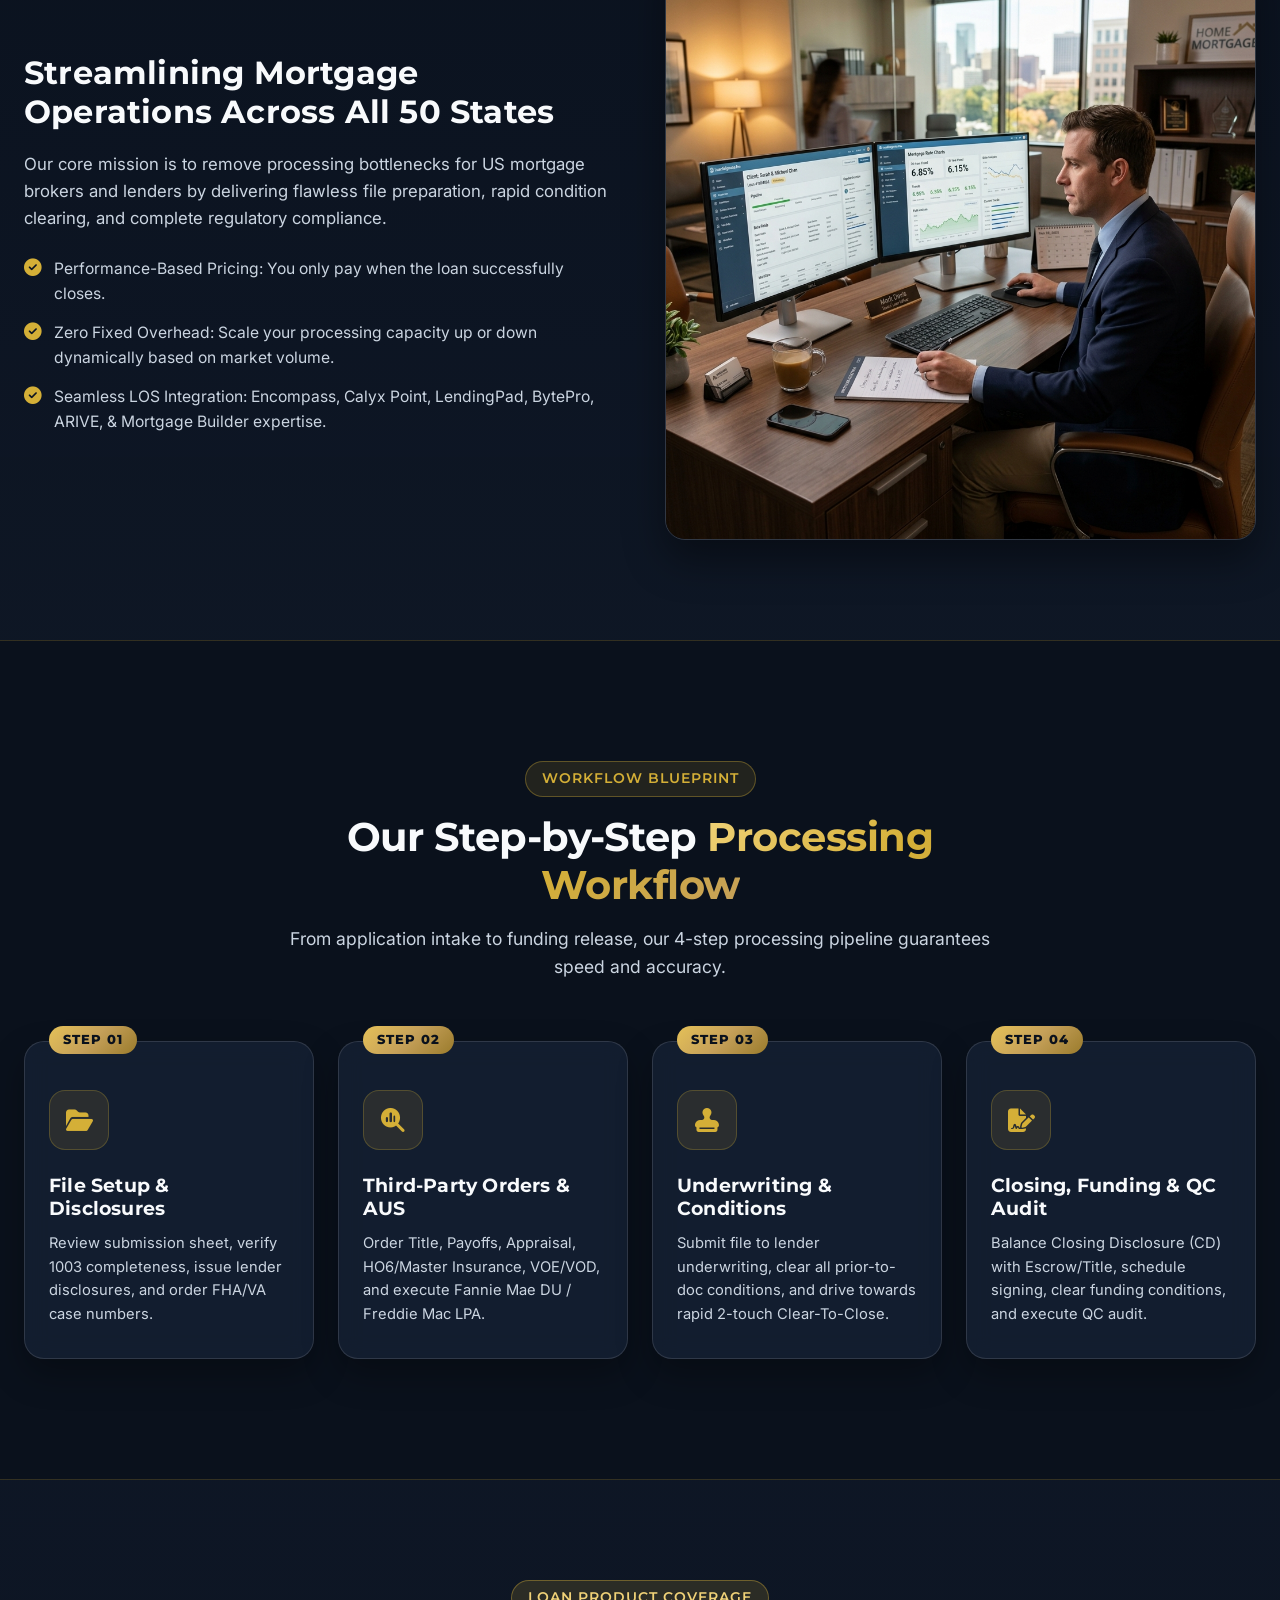
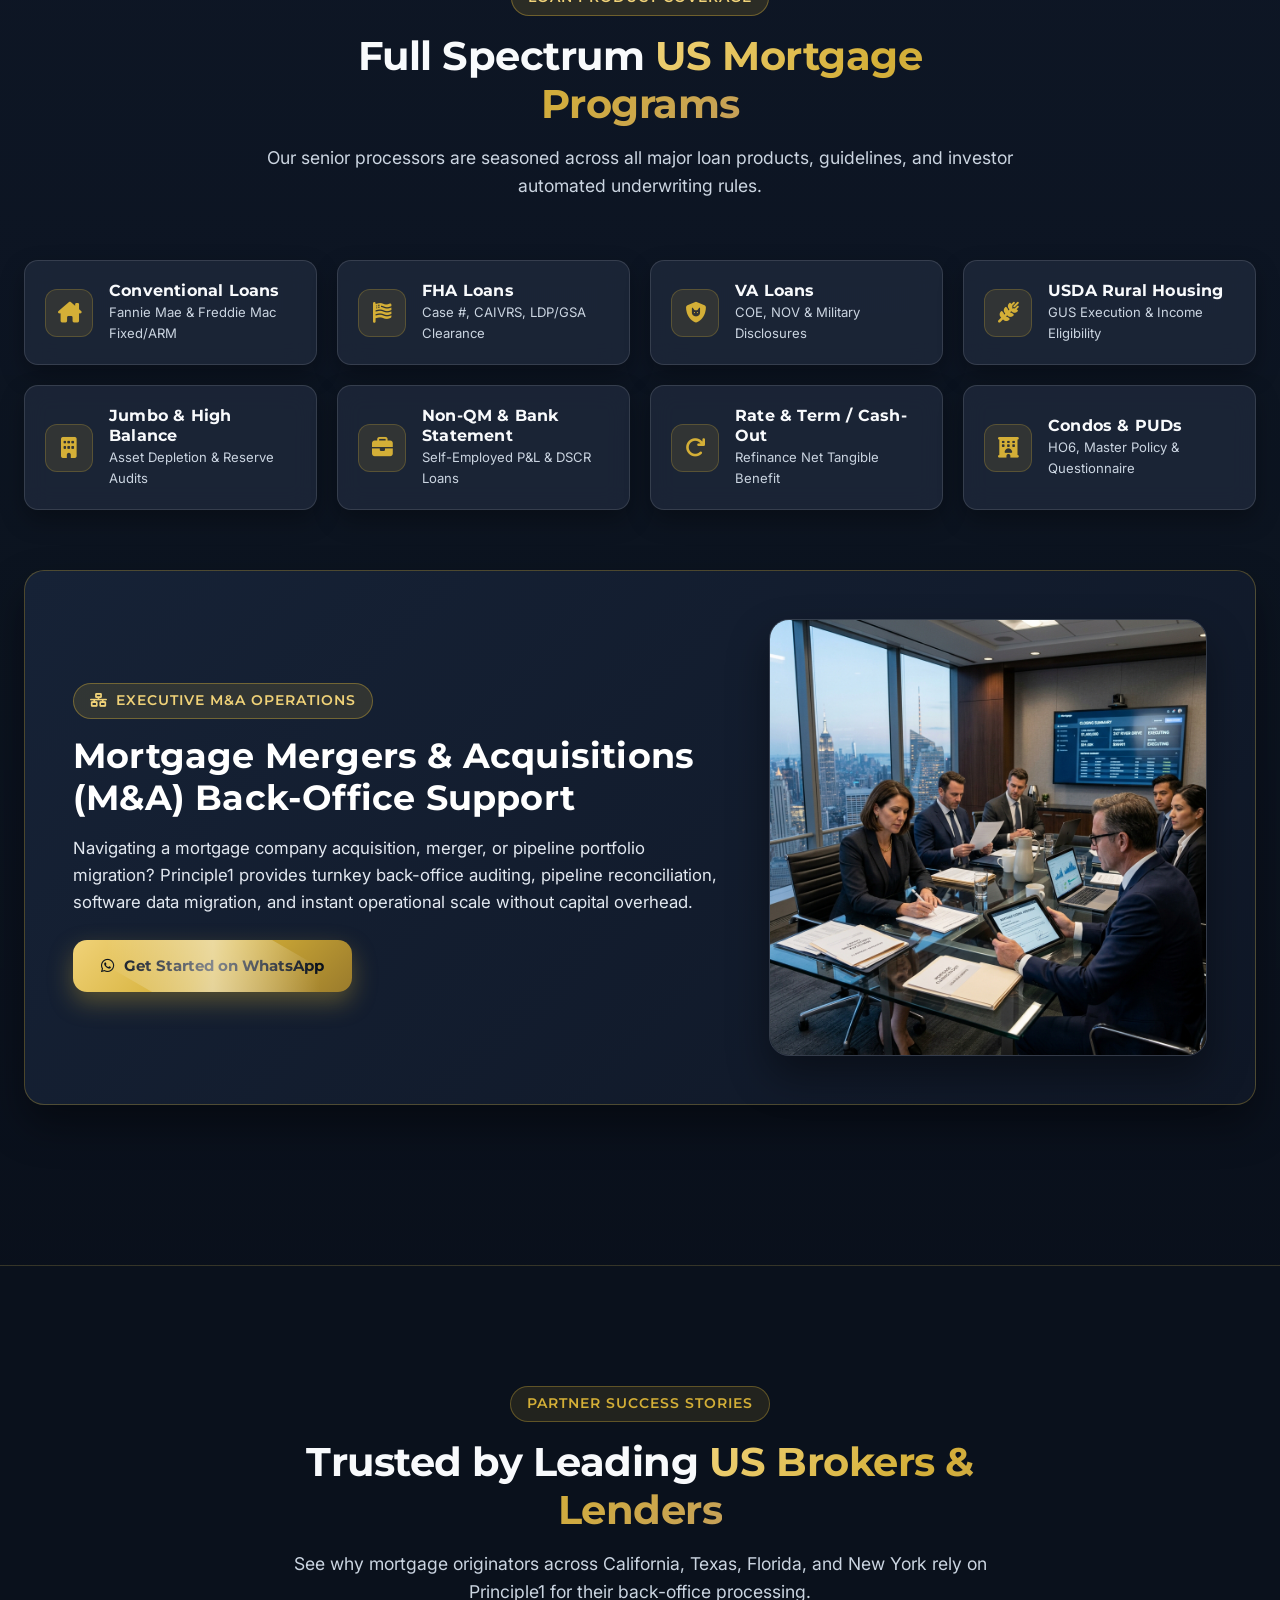
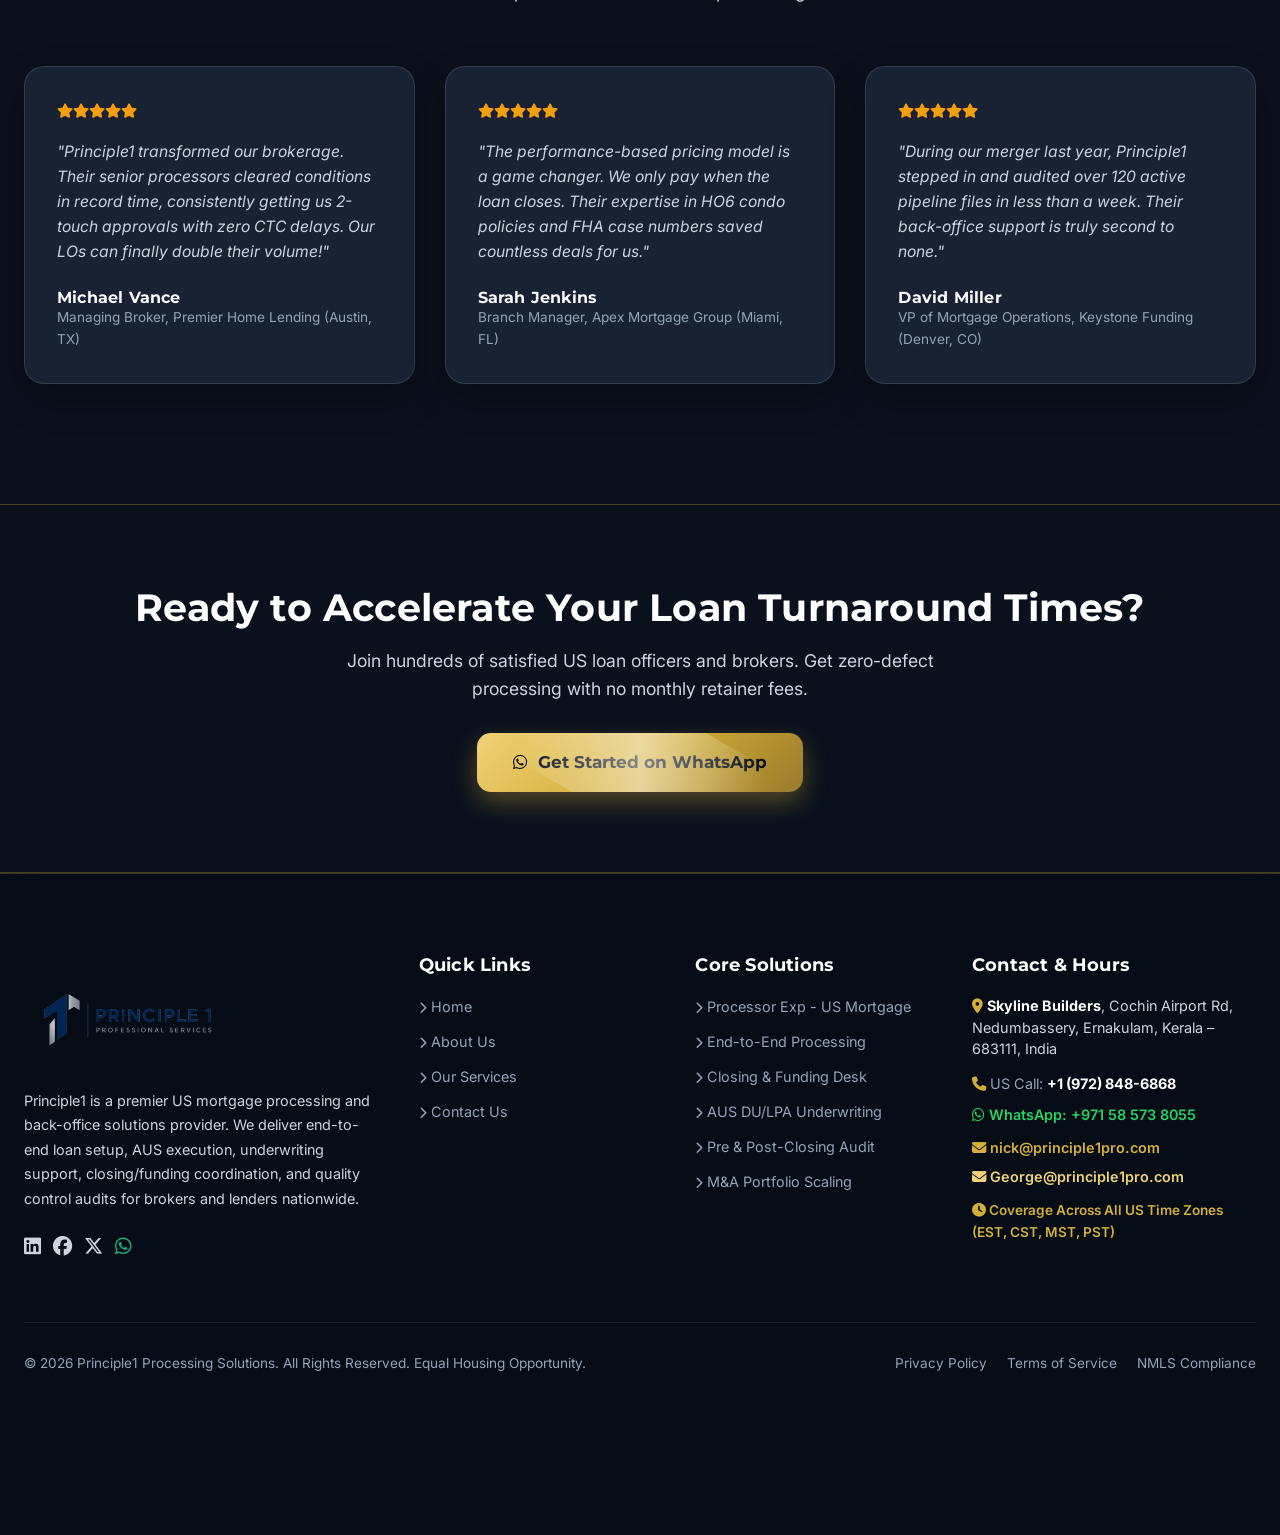
==== commit 244b9985: "refactor: centralize CSS, introduce site-wide branding improvements, and add utility scripts for ass" ====
--- a/index.html
+++ b/index.html
@@ -76,8 +76,8 @@
   <!-- Header / Navigation -->
   <header class="header-nav" id="headerNav">
     <div class="container nav-container">
-      <a href="index.html" class="brand-logo" style="display:flex; align-items:center;">
-        <img src="images/logo_transparent.png" alt="Principle 1 Professional Services" style="height:96px; width:auto; max-width:480px; display:block; object-fit:contain; filter:brightness(0) invert(1) drop-shadow(0 2px 10px rgba(56,189,248,0.45));">
+      <a href="index.html" class="brand-logo">
+        <img src="images/logo_transparent.png" alt="Principle 1 Professional Services" class="brand-logo-img">
       </a>
 
       <nav class="nav-menu" id="navMenu">
@@ -97,7 +97,7 @@
 
 
 
-<main style="background:var(--bg-main); flex:1 0 auto;">
+<main class="main-wrapper">
 
   <!-- Hero Section -->
   <section class="hero-section">
@@ -157,6 +157,42 @@
         <div class="stat-card">
           <div class="stat-num">All<span> US</span></div>
           <div class="stat-label">Time Zones Coverage</div>
+        </div>
+      </div>
+    </div>
+  </section>
+
+  <!-- US Trust & Compliance Strip -->
+  <section class="us-trust-bar">
+    <div class="container">
+      <div class="trust-badges-grid">
+        <div class="trust-badge-item">
+          <i class="fa-solid fa-file-shield"></i>
+          <div class="trust-badge-text">
+            <h5>NMLS & TRID Compliant</h5>
+            <p>100% Zero-Defect Fee & LE/CD Balancing</p>
+          </div>
+        </div>
+        <div class="trust-badge-item">
+          <i class="fa-solid fa-laptop-code"></i>
+          <div class="trust-badge-text">
+            <h5>AUS Execution Certified</h5>
+            <p>Fannie Mae DU & Freddie Mac LPA</p>
+          </div>
+        </div>
+        <div class="trust-badge-item">
+          <i class="fa-solid fa-vault"></i>
+          <div class="trust-badge-text">
+            <h5>SOC-2 Type II Vault</h5>
+            <p>Bank-Grade 256-Bit Encrypted Data</p>
+          </div>
+        </div>
+        <div class="trust-badge-item">
+          <i class="fa-solid fa-handshake-angle"></i>
+          <div class="trust-badge-text">
+            <h5>Pay Upon Closing</h5>
+            <p>$0 Monthly Retainer Risk</p>
+          </div>
         </div>
       </div>
     </div>
@@ -560,88 +596,13 @@
     </div>
   </section>
 
-  <!-- Executive Leadership & Founder Section -->
-  <section style="padding:100px 0; background:var(--bg-surface-1); border-top:1px solid var(--border-glass);">
-    <div class="container">
-      <div class="section-header">
-        <div class="subtitle-badge subtitle-badge-gold"><i class="fa-solid fa-user-tie"></i> Corporate Leadership</div>
-        <h2>Meet Our <span class="text-gradient-cyan">Founders & Managing Directors</span></h2>
-        <p>Driving operational excellence, zero-defect processing standards, and US mortgage back-office partnerships across all 50 states.</p>
-      </div>
-
-      <div class="founders-grid">
-        
-        <!-- Founder 1: Nikhil George Bose -->
-        <div class="glass-card founder-card">
-          <a href="https://www.linkedin.com/in/nikhil-george-bose-8a9a63353/" target="_blank" class="founder-photo-link cyan" title="View Nikhil George Bose on LinkedIn">
-            <img src="images/nikhil_bose.jpg" alt="Nikhil George Bose - Founder & Managing Director" class="founder-photo-img">
-          </a>
-          <div class="founder-info">
-            <div class="founder-header-row">
-              <div>
-                <h3>Nikhil George Bose</h3>
-                <div class="founder-title text-cyan">
-                  Founder & Managing Director
-                </div>
-              </div>
-              <a href="https://www.linkedin.com/in/nikhil-george-bose-8a9a63353/" target="_blank" class="btn btn-sm btn-primary" style="padding:7px 16px; font-size:0.82rem;">
-                <i class="fa-brands fa-linkedin"></i> LinkedIn
-              </a>
-            </div>
-            <p class="founder-bio">
-              Nikhil George Bose co-leads Principle 1 Professional Services with a commitment to delivering high-volume, 100% compliant US mortgage back-office operations. He specializes in AUS DU/LPA underwriter support, closing disclosure balancing, and quality control auditing.
-            </p>
-            <div class="founder-checkmarks">
-              <span><i class="fa-solid fa-circle-check" style="color:var(--accent-emerald);"></i> Cross-Border Operations Leader</span>
-              <span><i class="fa-solid fa-circle-check" style="color:var(--accent-emerald);"></i> US Mortgage Back-Office Architect</span>
-            </div>
-            <div style="padding-top:2px;">
-              <a href="mailto:nick@principle1pro.com" style="color:#38BDF8; font-weight:600; font-size:0.92rem;">
-                <i class="fa-solid fa-envelope"></i> nick@principle1pro.com
-              </a>
-            </div>
-          </div>
-        </div>
-
-        <!-- Founder 2: Georgee Jacob -->
-        <div class="glass-card founder-card">
-          <a href="mailto:George@principle1pro.com" class="founder-photo-link gold" title="Contact Georgee Jacob Direct">
-            <img src="images/george_jacob.jpg" alt="Georgee Jacob - Founder & Managing Director" class="founder-photo-img">
-          </a>
-          <div class="founder-info">
-            <div class="founder-header-row">
-              <div>
-                <h3>Georgee Jacob</h3>
-                <div class="founder-title text-gold">
-                  Founder & Managing Director
-                </div>
-              </div>
-              <a href="mailto:George@principle1pro.com" class="btn btn-sm btn-gold" style="padding:7px 16px; font-size:0.82rem;">
-                <i class="fa-solid fa-envelope"></i> Contact Direct
-              </a>
-            </div>
-            <p class="founder-bio">
-              Georgee Jacob co-leads Principle 1 Professional Services, overseeing strategic broker partnerships, operational scaling, and nationwide back-office efficiency across all US time zones.
-            </p>
-            <div class="founder-checkmarks">
-              <span><i class="fa-solid fa-circle-check" style="color:var(--accent-emerald);"></i> Strategic Partner Relations</span>
-              <span><i class="fa-solid fa-circle-check" style="color:var(--accent-emerald);"></i> All US Time Zone Operations</span>
-            </div>
-            <div style="padding-top:2px;">
-              <a href="mailto:George@principle1pro.com" style="color:#F59E0B; font-weight:600; font-size:0.92rem;">
-                <i class="fa-solid fa-envelope"></i> George@principle1pro.com
-              </a>
-            </div>
-          </div>
-      </div>
-    </div>
-  </section>
+
 
   <!-- CTA Footer Banner -->
-  <section style="padding:80px 0; background:var(--grad-cyan); text-align:center; position:relative;">
-    <div class="container">
-      <h2 style="font-size:2.4rem; color:#fff; margin-bottom:16px;">Ready to Accelerate Your Loan Turnaround Times?</h2>
-      <p style="color:rgba(255,255,255,0.9); font-size:1.1rem; max-width:650px; margin:0 auto 30px auto;">
+  <section class="cta-banner-glass">
+    <div class="container">
+      <h2>Ready to Accelerate Your Loan Turnaround Times?</h2>
+      <p>
         Join hundreds of satisfied US loan officers and brokers. Get zero-defect processing with no monthly retainer fees.
       </p>
       <a href="https://wa.me/971585738055" target="_blank" class="btn btn-gold" style="font-size:1.05rem; padding:16px 36px;">
@@ -654,12 +615,12 @@
 
 
   <!-- Footer -->
-  <footer style="background:#071529 !important; padding:80px 0 160px 0 !important; margin-bottom:0 !important;">
+  <footer style="background:rgba(7, 12, 20, 0.85) !important; backdrop-filter:blur(16px); -webkit-backdrop-filter:blur(16px); padding:80px 0 160px 0 !important; margin-bottom:0 !important; border-top:1px solid rgba(212, 175, 55, 0.25);">
     <div class="container">
       <div class="footer-grid">
         <div class="footer-col">
-          <a href="index.html" class="brand-logo" style="margin-bottom:16px; display:inline-block;">
-            <img src="images/logo_transparent.png" alt="Principle 1 Professional Services" style="height:90px; width:auto; max-width:380px; display:block; object-fit:contain; filter:brightness(0) invert(1);">
+          <a href="index.html" class="brand-logo">
+            <img src="images/logo_transparent.png" alt="Principle 1 Professional Services" class="brand-logo-img-sm">
           </a>
           <p style="margin-bottom:20px; line-height:1.7;">
             Principle1 is a premier US mortgage processing and back-office solutions provider. We deliver end-to-end loan setup, AUS execution, underwriting support, closing/funding coordination, and quality control audits for brokers and lenders nationwide.
@@ -696,12 +657,12 @@
 
         <div class="footer-col">
           <h4>Contact & Hours</h4>
-          <p style="margin-bottom:12px; line-height:1.5; color:#CBD5E1;"><i class="fa-solid fa-location-dot" style="color:#38BDF8;"></i> <strong style="color:#FFFFFF;">Skyline Builders</strong>, Cochin Airport Rd, Nedumbassery, Ernakulam, Kerala – 683111, India</p>
-          <p style="margin-bottom:8px;"><a href="tel:+19728486868" style="color:#94A3B8;"><i class="fa-solid fa-phone" style="color:#38BDF8;"></i> US Call: <strong style="color:#FFFFFF;">+1 (972) 848-6868</strong></a></p>
+          <p style="margin-bottom:12px; line-height:1.5; color:#CBD5E1;"><i class="fa-solid fa-location-dot" style="color:#D4AF37;"></i> <strong style="color:#FFFFFF;">Skyline Builders</strong>, Cochin Airport Rd, Nedumbassery, Ernakulam, Kerala – 683111, India</p>
+          <p style="margin-bottom:8px;"><a href="tel:+19728486868" style="color:#94A3B8;"><i class="fa-solid fa-phone" style="color:#D4AF37;"></i> US Call: <strong style="color:#FFFFFF;">+1 (972) 848-6868</strong></a></p>
           <p style="margin-bottom:10px;"><a href="https://wa.me/971585738055" target="_blank" style="color:#25D366; font-weight:600;"><i class="fa-brands fa-whatsapp"></i> WhatsApp: +971 58 573 8055</a></p>
-          <p style="margin-bottom:6px;"><a href="mailto:nick@principle1pro.com" style="color:#38BDF8; font-weight:600;"><i class="fa-solid fa-envelope"></i> nick@principle1pro.com</a></p>
-          <p style="margin-bottom:12px;"><a href="mailto:George@principle1pro.com" style="color:#F59E0B; font-weight:600;"><i class="fa-solid fa-envelope"></i> George@principle1pro.com</a></p>
-          <p style="color:#38BDF8; font-weight:600; font-size:0.85rem;"><i class="fa-solid fa-clock"></i> Coverage Across All US Time Zones (EST, CST, MST, PST)</p>
+          <p style="margin-bottom:6px;"><a href="mailto:nick@principle1pro.com" style="color:#D4AF37; font-weight:600;"><i class="fa-solid fa-envelope"></i> nick@principle1pro.com</a></p>
+          <p style="margin-bottom:12px;"><a href="mailto:George@principle1pro.com" style="color:#F0D278; font-weight:600;"><i class="fa-solid fa-envelope"></i> George@principle1pro.com</a></p>
+          <p style="color:#D4AF37; font-weight:600; font-size:0.85rem;"><i class="fa-solid fa-clock"></i> Coverage Across All US Time Zones (EST, CST, MST, PST)</p>
         </div>
       </div>
 
--- a/css/style.css
+++ b/css/style.css
@@ -3,60 +3,77 @@
    Designed to match official logo: Crisp White/Silver Base with Deep Navy & Steel Accents
    ========================================================================== */
 
-@import url('https://fonts.googleapis.com/css2?family=Inter:wght@300;400;500;600;700&family=Plus+Jakarta+Sans:wght@400;500;600;700;800&display=swap');
+@import url('https://fonts.googleapis.com/css2?family=Inter:wght@300;400;500;600;700&family=Montserrat:wght@400;500;600;700;800;900&family=Plus+Jakarta+Sans:wght@400;500;600;700;800&display=swap');
 
 :root {
-  /* International Executive Dark Palette */
-  --bg-main: #0B192C;
-  --bg-surface-1: #0F172A;
-  --bg-surface-2: #1E293B;
-  --bg-card: rgba(30, 41, 59, 0.75);
-  --bg-card-hover: rgba(30, 41, 59, 0.95);
+  /* Banner Executive Dark Palette */
+  --bg-main: transparent;
+  --bg-surface-1: rgba(15, 23, 38, 0.55);
+  --bg-surface-2: rgba(22, 34, 54, 0.75);
+  --bg-card: rgba(11, 18, 30, 0.85);
+  --bg-card-hover: rgba(22, 34, 54, 0.95);
   
-  /* Brand Accents */
-  --logo-navy: #38BDF8;
-  --logo-navy-dark: #0284C7;
+  /* Metallic Gold Brand Accents */
+  --logo-navy: #D4AF37;
+  --logo-navy-dark: #9A7B2C;
   --logo-silver: #94A3B8;
   --logo-silver-light: #CBD5E1;
   --logo-silver-bright: #F8FAFC;
   
   /* Accents & Buttons */
-  --accent-cyan: #38BDF8;
-  --accent-blue: #2563EB;
-  --accent-teal: #0EA5E9;
-  --accent-gold: #F59E0B;
-  --accent-gold-light: #FBBF24;
+  --accent-cyan: #D4AF37;
+  --accent-blue: #C5A059;
+  --accent-teal: #E5C158;
+  --accent-gold: #D4AF37;
+  --accent-gold-light: #E5C158;
+  --accent-gold-dark: #9A7B2C;
   --accent-emerald: #10B981;
   
   /* Gradients */
-  --grad-cyan: linear-gradient(135deg, #0284C7 0%, #2563EB 100%);
-  --grad-gold: linear-gradient(135deg, #F59E0B 0%, #D97706 100%);
-  --grad-silver: linear-gradient(135deg, #1E293B 0%, #0F172A 100%);
-  --grad-dark-card: linear-gradient(180deg, rgba(30, 41, 59, 0.8) 0%, rgba(15, 23, 42, 0.9) 100%);
-  --grad-glow: radial-gradient(circle at 50% 0%, rgba(56, 189, 248, 0.15) 0%, transparent 70%);
+  --grad-cyan: linear-gradient(180deg, rgba(15, 23, 38, 0.88) 0%, rgba(10, 17, 28, 0.95) 100%);
+  --grad-gold: linear-gradient(180deg, rgba(15, 23, 38, 0.88) 0%, rgba(10, 17, 28, 0.95) 100%);
+  --grad-silver: linear-gradient(135deg, #162236 0%, #0F1726 100%);
+  --grad-dark-card: linear-gradient(180deg, rgba(22, 34, 54, 0.8) 0%, rgba(15, 23, 38, 0.9) 100%);
+  --grad-glow: radial-gradient(circle at 50% 0%, rgba(212, 175, 55, 0.18) 0%, transparent 70%);
 
   /* Typography */
-  --font-heading: 'Plus Jakarta Sans', sans-serif;
+  --font-heading: 'Montserrat', 'Plus Jakarta Sans', sans-serif;
   --font-body: 'Inter', sans-serif;
 
   /* Text Colors */
   --text-main: #F8FAFC;
   --text-sub: #CBD5E1;
   --text-muted: #94A3B8;
-  --text-gold: #F59E0B;
+  --text-gold: #D4AF37;
 
   /* Borders & Shadows */
   --border-glass: rgba(255, 255, 255, 0.12);
-  --border-cyan: rgba(56, 189, 248, 0.35);
-  --border-gold: rgba(245, 158, 11, 0.35);
+  --border-cyan: rgba(212, 175, 55, 0.35);
+  --border-gold: rgba(212, 175, 55, 0.35);
   --shadow-glass: 0 15px 35px rgba(0, 0, 0, 0.4);
-  --shadow-glow-cyan: 0 10px 30px rgba(56, 189, 248, 0.25);
-  --shadow-glow-gold: 0 10px 30px rgba(245, 158, 11, 0.25);
+  --shadow-glow-cyan: 0 10px 30px rgba(212, 175, 55, 0.25);
+  --shadow-glow-gold: 0 10px 30px rgba(212, 175, 55, 0.25);
 
   --radius-sm: 8px;
   --radius-md: 14px;
   --radius-lg: 20px;
   --radius-full: 9999px;
+
+  /* Custom Executive Gold Scrollbar */
+  ::-webkit-scrollbar {
+    width: 10px;
+  }
+  ::-webkit-scrollbar-track {
+    background: #0A111C;
+  }
+  ::-webkit-scrollbar-thumb {
+    background: linear-gradient(180deg, #D4AF37 0%, #9A7B2C 100%);
+    border-radius: 5px;
+    border: 2px solid #0A111C;
+  }
+  ::-webkit-scrollbar-thumb:hover {
+    background: #E5C158;
+  }
 
   --transition-fast: 0.25s cubic-bezier(0.4, 0, 0.2, 1);
   --transition-normal: 0.4s cubic-bezier(0.16, 1, 0.3, 1);
@@ -72,19 +89,67 @@
 html {
   scroll-behavior: smooth;
   font-size: 16px;
-  background-color: #071529 !important;
+  background-color: #0A111C !important;
+  overflow-x: hidden !important;
+  max-width: 100vw !important;
 }
 
 body {
   font-family: var(--font-body);
-  background-color: #071529 !important;
   color: var(--text-main);
   line-height: 1.6;
-  overflow-x: hidden;
+  overflow-x: hidden !important;
+  max-width: 100vw !important;
+  width: 100% !important;
   -webkit-font-smoothing: antialiased;
   min-height: 100vh;
   display: flex;
   flex-direction: column;
+  position: relative;
+}
+body::before {
+  content: '';
+  position: fixed;
+  top: 0;
+  left: 0;
+  right: 0;
+  bottom: 0;
+  background: 
+    linear-gradient(180deg, rgba(10, 17, 28, 0.84) 0%, rgba(10, 17, 28, 0.92) 100%),
+    url('../images/executive_skyline_bg.png') center/cover fixed no-repeat !important;
+  z-index: -2;
+  pointer-events: none;
+}
+
+/* Ambient Floating Light Orbs Backdrop */
+.ambient-light-orb-1 {
+  position: fixed;
+  top: 5%;
+  right: 5%;
+  width: 450px;
+  height: 450px;
+  background: radial-gradient(circle, rgba(212, 175, 55, 0.12) 0%, transparent 70%);
+  z-index: -1;
+  pointer-events: none;
+  animation: floatOrb 12s ease-in-out infinite alternate;
+}
+
+.ambient-light-orb-2 {
+  position: fixed;
+  bottom: 10%;
+  left: 5%;
+  width: 500px;
+  height: 500px;
+  background: radial-gradient(circle, rgba(197, 160, 89, 0.08) 0%, transparent 70%);
+  z-index: -1;
+  pointer-events: none;
+  animation: floatOrb 16s ease-in-out infinite alternate-reverse;
+}
+
+@keyframes floatOrb {
+  0% { transform: translate(0, 0) scale(1); }
+  50% { transform: translate(30px, -40px) scale(1.1); }
+  100% { transform: translate(-20px, 30px) scale(0.95); }
 }
 
 a {
@@ -109,33 +174,39 @@
   font-weight: 700;
   line-height: 1.2;
   color: var(--text-main);
-}
-
-.text-gradient-cyan {
-  color: #38BDF8;
-  background: linear-gradient(135deg, #38BDF8 0%, #60A5FA 100%);
+  letter-spacing: 0.2px;
+}
+
+.text-uppercase-tracking {
+  text-transform: uppercase;
+  letter-spacing: 2px;
+}
+
+.text-banner-title {
+  font-family: var(--font-heading);
+  font-weight: 800;
+  text-transform: uppercase;
+  letter-spacing: 3px;
+  color: #FFFFFF;
+}
+
+.text-gradient-cyan, .text-gradient-gold {
+  color: #D4AF37;
+  background: linear-gradient(135deg, #F0D278 0%, #D4AF37 50%, #C5A059 100%);
   -webkit-background-clip: text;
   background-clip: text;
   -webkit-text-fill-color: transparent;
 }
 
-.text-gradient-gold {
-  color: #F59E0B;
-  background: linear-gradient(135deg, #F59E0B 0%, #FBBF24 100%);
-  -webkit-background-clip: text;
-  background-clip: text;
-  -webkit-text-fill-color: transparent;
-}
-
 .subtitle-badge {
   display: inline-flex;
   align-items: center;
   gap: 8px;
   padding: 6px 16px;
   border-radius: var(--radius-full);
-  background: rgba(56, 189, 248, 0.12);
-  border: 1px solid rgba(56, 189, 248, 0.35);
-  color: #38BDF8;
+  background: rgba(212, 175, 55, 0.12);
+  border: 1px solid rgba(212, 175, 55, 0.35);
+  color: #D4AF37;
   font-family: var(--font-heading);
   font-size: 0.85rem;
   font-weight: 600;
@@ -145,9 +216,55 @@
 }
 
 .subtitle-badge-gold {
-  background: rgba(245, 158, 11, 0.12);
-  border-color: rgba(245, 158, 11, 0.35);
-  color: #FBBF24;
+  background: rgba(212, 175, 55, 0.15);
+  border-color: rgba(212, 175, 55, 0.4);
+  color: #F0D278;
+}
+
+/* Banner-Framed Gold Subheadings & Decorative Lines */
+.banner-framed-subheading {
+  display: inline-flex;
+  align-items: center;
+  gap: 12px;
+  font-family: var(--font-heading);
+  font-size: 0.85rem;
+  font-weight: 700;
+  letter-spacing: 2px;
+  text-transform: uppercase;
+  color: #D4AF37;
+  padding: 6px 18px;
+  border-top: 1px solid rgba(212, 175, 55, 0.45);
+  border-bottom: 1px solid rgba(212, 175, 55, 0.45);
+  margin-bottom: 16px;
+  position: relative;
+}
+
+.banner-framed-subheading::before,
+.banner-framed-subheading::after {
+  content: '';
+  display: inline-block;
+  width: 20px;
+  height: 1px;
+  background: #D4AF37;
+}
+
+.gold-diamond-divider {
+  display: flex;
+  align-items: center;
+  justify-content: center;
+  gap: 12px;
+  margin: 16px 0 24px 0;
+  color: #D4AF37;
+  font-size: 0.7rem;
+}
+
+.gold-diamond-divider::before,
+.gold-diamond-divider::after {
+  content: '';
+  flex: 1;
+  max-width: 140px;
+  height: 1px;
+  background: linear-gradient(90deg, transparent, #D4AF37, transparent);
 }
 
 .section-header {
@@ -178,26 +295,33 @@
 
 /* Navigation */
 .header-nav {
-  position: sticky;
+  position: absolute;
   top: 0;
+  left: 0;
+  width: 100%;
   z-index: 1000;
-  background: rgba(11, 25, 44, 0.92);
-  backdrop-filter: blur(16px);
-  border-bottom: 1px solid rgba(255, 255, 255, 0.1);
-  transition: all var(--transition-fast);
+  background: none !important;
+  backdrop-filter: none !important;
+  -webkit-backdrop-filter: none !important;
+  border-bottom: none !important;
+  box-shadow: none !important;
+  transition: all var(--transition-normal);
 }
 
 .header-nav.scrolled {
-  background: #0B192C;
-  box-shadow: 0 10px 30px rgba(0, 0, 0, 0.5);
-  padding: 4px 0;
+  position: fixed;
+  background: none !important;
+  backdrop-filter: none !important;
+  -webkit-backdrop-filter: none !important;
+  box-shadow: none !important;
+  border-bottom: none !important;
 }
 
 .nav-container {
   display: flex;
   align-items: center;
   justify-content: space-between;
-  height: 108px;
+  height: 150px;
 }
 
 .brand-logo {
@@ -207,12 +331,11 @@
 }
 
 .brand-logo img {
-  height: 96px;
+  height: 135px;
   width: auto;
-  max-width: 480px;
+  max-width: 580px;
   display: block;
   object-fit: contain;
-  filter: brightness(0) invert(1) drop-shadow(0 2px 10px rgba(56, 189, 248, 0.45));
   transition: all var(--transition-fast);
 }
 
@@ -232,7 +355,7 @@
 }
 
 .nav-link:hover, .nav-link.active {
-  color: #38BDF8;
+  color: #D4AF37;
 }
 
 .nav-link::after {
@@ -242,7 +365,7 @@
   left: 0;
   width: 0;
   height: 3px;
-  background: #38BDF8;
+  background: #D4AF37;
   transition: width var(--transition-fast);
   border-radius: 2px;
 }
@@ -259,9 +382,9 @@
 
 .mobile-toggle {
   display: none;
-  background: rgba(56, 189, 248, 0.15);
-  border: 1px solid rgba(56, 189, 248, 0.35);
-  color: #38BDF8;
+  background: rgba(212, 175, 55, 0.15);
+  border: 1px solid rgba(212, 175, 55, 0.35);
+  color: #D4AF37;
   font-size: 1.4rem;
   width: 44px;
   height: 44px;
@@ -273,9 +396,9 @@
 }
 
 .mobile-toggle:hover {
-  background: rgba(56, 189, 248, 0.3);
+  background: rgba(212, 175, 55, 0.3);
   color: #FFFFFF;
-  border-color: #38BDF8;
+  border-color: #D4AF37;
 }
 
 /* Buttons */
@@ -298,40 +421,66 @@
 }
 
 .btn-primary {
-  background: linear-gradient(135deg, #0284C7 0%, #2563EB 100%);
-  color: #ffffff;
-  box-shadow: 0 4px 20px rgba(56, 189, 248, 0.35);
+  background: linear-gradient(135deg, #E5C158 0%, #C5A059 50%, #9A7B2C 100%);
+  color: #0A111C;
+  font-weight: 700;
+  box-shadow: 0 4px 20px rgba(212, 175, 55, 0.35);
 }
 
 .btn-primary:hover {
   transform: translateY(-2px);
-  box-shadow: 0 8px 30px rgba(56, 189, 248, 0.55);
-  color: #ffffff;
+  box-shadow: 0 8px 30px rgba(212, 175, 55, 0.55);
+  color: #0A111C;
 }
 
 .btn-gold {
-  background: linear-gradient(135deg, #F59E0B 0%, #D97706 100%);
-  color: #ffffff;
+  background: linear-gradient(135deg, #F0D278 0%, #D4AF37 50%, #9A7B2C 100%);
+  color: #0A111C;
   font-weight: 700;
-  box-shadow: 0 4px 20px rgba(245, 158, 11, 0.35);
+  box-shadow: 0 10px 25px rgba(212, 175, 55, 0.35);
+  position: relative;
+  overflow: hidden;
+}
+
+.btn-gold::after {
+  content: '';
+  position: absolute;
+  top: -50%;
+  left: -50%;
+  width: 200%;
+  height: 200%;
+  background: linear-gradient(
+    60deg,
+    transparent 30%,
+    rgba(255, 255, 255, 0.5) 50%,
+    transparent 70%
+  );
+  transform: rotate(30deg);
+  animation: goldShimmer 4s infinite;
+}
+
+@keyframes goldShimmer {
+  0% { transform: translateX(-100%) rotate(30deg); }
+  20% { transform: translateX(100%) rotate(30deg); }
+  100% { transform: translateX(100%) rotate(30deg); }
 }
 
 .btn-gold:hover {
-  transform: translateY(-2px);
-  box-shadow: 0 8px 30px rgba(245, 158, 11, 0.55);
-  color: #ffffff;
+  transform: translateY(-3px);
+  box-shadow: 0 15px 35px rgba(212, 175, 55, 0.5);
+  color: #000000;
 }
 
 .btn-outline {
-  background: rgba(30, 41, 59, 0.8);
-  border: 1px solid rgba(255, 255, 255, 0.2);
+  background: rgba(22, 34, 54, 0.8);
+  border: 1px solid rgba(212, 175, 55, 0.3);
   color: #F8FAFC;
 }
 
 .btn-outline:hover {
-  background: rgba(56, 189, 248, 0.15);
-  border-color: #38BDF8;
-  color: #38BDF8;
+  background: rgba(212, 175, 55, 0.15);
+  border-color: #D4AF37;
+  color: #D4AF37;
   transform: translateY(-2px);
 }
 
@@ -341,42 +490,114 @@
   border-radius: var(--radius-sm);
 }
 
-/* Glass & White Card Components */
+/* Glass & Executive Banner Card Components */
 .glass-card {
-  background: rgba(30, 41, 59, 0.75);
-  border: 1px solid rgba(255, 255, 255, 0.12);
+  background: rgba(11, 18, 30, 0.88);
+  border: 1px solid rgba(212, 175, 55, 0.25);
   border-radius: var(--radius-lg);
   padding: 32px;
-  box-shadow: 0 15px 35px rgba(0, 0, 0, 0.3);
-  backdrop-filter: blur(12px);
+  box-shadow: 0 20px 45px rgba(0, 0, 0, 0.5);
+  backdrop-filter: blur(16px);
   transition: all var(--transition-normal);
   position: relative;
   overflow: hidden;
 }
 
+.glass-card::before {
+  content: '';
+  position: absolute;
+  top: 0;
+  left: 0;
+  right: 0;
+  height: 2px;
+  background: linear-gradient(90deg, transparent, rgba(212, 175, 55, 0.6), transparent);
+  opacity: 0.6;
+}
+
 .glass-card:hover {
-  border-color: #38BDF8;
-  box-shadow: 0 20px 40px rgba(56, 189, 248, 0.2);
-  transform: translateY(-5px);
+  transform: translateY(-8px) scale(1.01);
+  border-color: #D4AF37;
+  box-shadow: 0 25px 50px rgba(212, 175, 55, 0.28), 0 0 20px rgba(212, 175, 55, 0.15);
 }
 
 /* Hero Section */
-.hero-section {
+.hero-section,
+.hero-skyline {
   position: relative;
-  padding: 100px 0 140px 0;
-  background: linear-gradient(180deg, #0B192C 0%, #0F172A 100%);
+  padding: 200px 0 140px 0;
+  background: transparent !important;
   overflow: hidden;
 }
 
 .hero-bg-overlay {
-  position: absolute;
-  inset: 0;
-  background: 
-    radial-gradient(circle at 20% 20%, rgba(11, 37, 69, 0.04) 0%, transparent 50%),
-    radial-gradient(circle at 80% 60%, rgba(14, 165, 233, 0.04) 0%, transparent 50%),
-    url('../images/hero_bg.png') center/cover no-repeat;
-  opacity: 0.12;
-  z-index: 1;
+  display: none;
+}
+
+.skyline-bg-section {
+  position: relative;
+  background: transparent !important;
+}
+
+/* Subpage Skyline Banner Hero */
+.page-hero-skyline {
+  position: relative;
+  padding: 190px 0 70px 0;
+  background: transparent !important;
+  border-bottom: 1px solid rgba(212, 175, 55, 0.25);
+  overflow: hidden;
+  text-align: center;
+}
+
+
+
+/* US Trust & Compliance Strip */
+.us-trust-bar {
+  padding: 30px 0;
+  background: rgba(15, 23, 38, 0.95);
+  border-top: 1px solid rgba(212, 175, 55, 0.25);
+  border-bottom: 1px solid rgba(212, 175, 55, 0.25);
+}
+
+.trust-badges-grid {
+  display: grid;
+  grid-template-columns: repeat(4, 1fr);
+  gap: 20px;
+}
+
+.trust-badge-item {
+  display: flex;
+  align-items: center;
+  gap: 14px;
+  background: rgba(22, 34, 54, 0.7);
+  padding: 16px 20px;
+  border-radius: var(--radius-md);
+  border: 1px solid rgba(212, 175, 55, 0.2);
+  transition: all var(--transition-fast);
+}
+
+.trust-badge-item:hover {
+  border-color: #D4AF37;
+  transform: translateY(-2px);
+  background: rgba(26, 42, 66, 0.9);
+}
+
+.trust-badge-item i {
+  font-size: 1.6rem;
+  color: #D4AF37;
+  flex-shrink: 0;
+}
+
+.trust-badge-text h5 {
+  font-size: 0.92rem;
+  color: #FFFFFF;
+  margin-bottom: 2px;
+  font-family: var(--font-heading);
+}
+
+.trust-badge-text p {
+  font-size: 0.8rem;
+  color: #94A3B8;
+  margin: 0;
 }
 
 .hero-grid {
@@ -476,24 +697,24 @@
 }
 
 .calc-field label span.val {
-  color: #38BDF8;
+  color: #D4AF37;
   font-weight: 700;
 }
 
 .calc-range {
   width: 100%;
   height: 6px;
-  background: #1E293B;
+  background: #162236;
   border-radius: 3px;
   outline: none;
-  accent-color: #38BDF8;
+  accent-color: #D4AF37;
 }
 
 .calc-results-grid {
   display: grid;
   grid-template-columns: 1fr 1fr;
   gap: 16px;
-  background: rgba(15, 23, 42, 0.8);
+  background: rgba(15, 23, 38, 0.8);
   border: 1px solid rgba(255, 255, 255, 0.1);
   padding: 20px;
   border-radius: var(--radius-md);
@@ -505,7 +726,7 @@
   font-family: var(--font-heading);
   font-size: 1.6rem;
   font-weight: 800;
-  color: #38BDF8;
+  color: #D4AF37;
 }
 
 .calc-res-item .res-lbl {
@@ -541,7 +762,7 @@
 
 .stat-card:hover {
   transform: translateY(-4px);
-  border-color: #38BDF8;
+  border-color: #D4AF37;
 }
 
 .stat-num {
@@ -554,7 +775,7 @@
 }
 
 .stat-num span {
-  color: #38BDF8;
+  color: #D4AF37;
 }
 
 .stat-label {
@@ -568,7 +789,7 @@
 /* Services Grid */
 .services-section {
   padding: 120px 0;
-  background: var(--bg-main);
+  background: transparent !important;
 }
 
 .services-grid {
@@ -581,13 +802,13 @@
   width: 60px;
   height: 60px;
   border-radius: 16px;
-  background: rgba(56, 189, 248, 0.12);
-  border: 1px solid rgba(56, 189, 248, 0.25);
+  background: rgba(212, 175, 55, 0.12);
+  border: 1px solid rgba(212, 175, 55, 0.25);
   display: flex;
   align-items: center;
   justify-content: center;
   font-size: 1.5rem;
-  color: #38BDF8;
+  color: #D4AF37;
   margin-bottom: 24px;
 }
 
@@ -630,20 +851,48 @@
   font-family: var(--font-heading);
   font-weight: 600;
   font-size: 0.9rem;
-  color: #38BDF8;
+  color: #D4AF37;
 }
 
 .card-link:hover {
   gap: 12px;
-  color: #60A5FA;
+  color: #E5C158;
+}
+
+/* CTA Banner Glass Section */
+.cta-banner-glass {
+  padding: 80px 0;
+  background: rgba(11, 18, 30, 0.85) !important;
+  backdrop-filter: blur(20px);
+  -webkit-backdrop-filter: blur(20px);
+  border-top: 1px solid rgba(212, 175, 55, 0.3) !important;
+  border-bottom: 1px solid rgba(212, 175, 55, 0.3) !important;
+  text-align: center;
+  position: relative;
+}
+
+.cta-banner-glass h2 {
+  font-size: 2.4rem;
+  color: #FFFFFF !important;
+  margin-bottom: 16px;
+  font-family: var(--font-heading);
+}
+
+.cta-banner-glass p {
+  color: #CBD5E1 !important;
+  font-size: 1.1rem;
+  max-width: 650px;
+  margin: 0 auto 30px auto;
 }
 
 /* Interactive Tabs Section */
 .why-section {
   padding: 100px 0;
-  background: #0B192C;
-  border-top: 1px solid rgba(255, 255, 255, 0.1);
-  border-bottom: 1px solid rgba(255, 255, 255, 0.1);
+  background: 
+    linear-gradient(180deg, rgba(10, 17, 28, 0.88) 0%, rgba(15, 23, 38, 0.94) 100%),
+    url('../images/executive_skyline_bg.png') center/cover fixed no-repeat;
+  border-top: 1px solid rgba(212, 175, 55, 0.2);
+  border-bottom: 1px solid rgba(212, 175, 55, 0.2);
 }
 
 .tabs-nav {
@@ -657,7 +906,7 @@
 .tab-btn {
   padding: 14px 28px;
   border-radius: var(--radius-full);
-  background: rgba(30, 41, 59, 0.8);
+  background: rgba(22, 34, 54, 0.8);
   border: 1px solid rgba(255, 255, 255, 0.15);
   color: #CBD5E1;
   font-family: var(--font-heading);
@@ -672,10 +921,10 @@
 }
 
 .tab-btn.active, .tab-btn:hover {
-  background: linear-gradient(135deg, #0284C7 0%, #2563EB 100%);
-  color: #ffffff;
+  background: linear-gradient(135deg, #E5C158 0%, #C5A059 50%, #9A7B2C 100%);
+  color: #0A111C;
   border-color: transparent;
-  box-shadow: 0 4px 20px rgba(56, 189, 248, 0.4);
+  box-shadow: 0 4px 20px rgba(212, 175, 55, 0.4);
 }
 
 .tab-content-panel {
@@ -722,7 +971,7 @@
 }
 
 .tab-checklist li i {
-  color: #38BDF8;
+  color: #D4AF37;
   font-size: 1.1rem;
   margin-top: 3px;
 }
@@ -748,7 +997,7 @@
 }
 
 .timeline-card {
-  background: rgba(30, 41, 59, 0.75);
+  background: rgba(22, 34, 54, 0.75);
   border: 1px solid rgba(255, 255, 255, 0.12);
   border-radius: var(--radius-lg);
   padding: 32px 24px;
@@ -759,17 +1008,17 @@
 }
 
 .timeline-card:hover {
-  border-color: #38BDF8;
+  border-color: #D4AF37;
   transform: translateY(-6px);
-  box-shadow: 0 20px 40px rgba(56, 189, 248, 0.2);
+  box-shadow: 0 20px 40px rgba(212, 175, 55, 0.2);
 }
 
 .timeline-step-badge {
   position: absolute;
   top: -16px;
   left: 24px;
-  background: linear-gradient(135deg, #0284C7 0%, #2563EB 100%);
-  color: #ffffff;
+  background: linear-gradient(135deg, #E5C158 0%, #C5A059 50%, #9A7B2C 100%);
+  color: #0A111C;
   font-family: var(--font-heading);
   font-weight: 800;
   font-size: 0.8rem;
@@ -793,9 +1042,11 @@
 /* Loan Products Grid */
 .products-section {
   padding: 100px 0;
-  background: #0F172A;
-  border-top: 1px solid rgba(255, 255, 255, 0.1);
-  border-bottom: 1px solid rgba(255, 255, 255, 0.1);
+  background: 
+    linear-gradient(180deg, rgba(15, 23, 38, 0.92) 0%, rgba(10, 17, 28, 0.95) 100%),
+    url('../images/executive_skyline_bg.png') center/cover fixed no-repeat;
+  border-top: 1px solid rgba(212, 175, 55, 0.2);
+  border-bottom: 1px solid rgba(212, 175, 55, 0.2);
 }
 
 .products-grid {
@@ -818,22 +1069,22 @@
 }
 
 .product-pill-card:hover {
-  border-color: #38BDF8;
+  border-color: #D4AF37;
   transform: translateX(4px);
-  box-shadow: 0 15px 30px rgba(56, 189, 248, 0.25);
+  box-shadow: 0 15px 30px rgba(212, 175, 55, 0.25);
 }
 
 .product-icon {
   width: 48px;
   height: 48px;
   border-radius: 12px;
-  background: rgba(56, 189, 248, 0.12);
-  border: 1px solid rgba(56, 189, 248, 0.25);
+  background: rgba(212, 175, 55, 0.12);
+  border: 1px solid rgba(212, 175, 55, 0.25);
   display: flex;
   align-items: center;
   justify-content: center;
   font-size: 1.3rem;
-  color: #38BDF8;
+  color: #D4AF37;
   flex-shrink: 0;
 }
 
@@ -851,7 +1102,8 @@
 /* M&A Banner Feature */
 .ma-feature-banner {
   margin: 60px 0;
-  background: linear-gradient(135deg, #0284C7 0%, #1E40AF 100%);
+  background: linear-gradient(135deg, #162236 0%, #0F1726 100%);
+  border: 1px solid rgba(212, 175, 55, 0.3);
   border-radius: var(--radius-lg);
   padding: 48px;
   display: grid;
@@ -924,7 +1176,7 @@
 /* Contact Form & Section */
 .contact-section {
   padding: 120px 0;
-  background: #0B192C;
+  background: #0A111C;
 }
 
 .contact-grid {
@@ -935,7 +1187,7 @@
 }
 
 .contact-info-box {
-  background: rgba(30, 41, 59, 0.85);
+  background: rgba(22, 34, 54, 0.85);
   border: 1px solid rgba(255, 255, 255, 0.12);
   border-radius: var(--radius-lg);
   padding: 40px;
@@ -970,12 +1222,12 @@
   width: 48px;
   height: 48px;
   border-radius: 12px;
-  background: rgba(56, 189, 248, 0.12);
-  border: 1px solid rgba(56, 189, 248, 0.25);
+  background: rgba(212, 175, 55, 0.12);
+  border: 1px solid rgba(212, 175, 55, 0.25);
   display: flex;
   align-items: center;
   justify-content: center;
-  color: #38BDF8;
+  color: #D4AF37;
   font-size: 1.2rem;
   flex-shrink: 0;
 }
@@ -992,7 +1244,7 @@
 }
 
 .detail-text a:hover {
-  color: #38BDF8;
+  color: #D4AF37;
 }
 
 /* Form Elements */
@@ -1038,9 +1290,9 @@
 }
 
 .form-control:focus {
-  border-color: #38BDF8;
+  border-color: #D4AF37;
   background: rgba(15, 23, 42, 0.95);
-  box-shadow: 0 0 15px rgba(56, 189, 248, 0.25);
+  box-shadow: 0 0 15px rgba(212, 175, 55, 0.25);
 }
 
 textarea.form-control {
@@ -1052,7 +1304,7 @@
 .modal-overlay {
   position: fixed;
   inset: 0;
-  background: rgba(7, 21, 41, 0.85);
+  background: rgba(7, 12, 20, 0.88);
   backdrop-filter: blur(12px);
   z-index: 2000;
   display: none;
@@ -1067,8 +1319,8 @@
 }
 
 .modal-content {
-  background: #0F172A;
-  border: 1px solid rgba(255, 255, 255, 0.15);
+  background: #0F1726;
+  border: 1px solid rgba(212, 175, 55, 0.25);
   border-radius: var(--radius-lg);
   max-width: 650px;
   width: 100%;
@@ -1090,12 +1342,12 @@
 }
 
 .modal-close:hover {
-  color: #38BDF8;
+  color: #D4AF37;
 }
 
 /* Footer */
 footer {
-  background: #071529;
+  background: #070C14;
   border-top: 1px solid rgba(255, 255, 255, 0.1);
   padding: 80px 0 40px 0;
   font-size: 0.9rem;
@@ -1171,9 +1423,10 @@
     padding: 0 20px;
   }
 
-  .header-nav .brand-logo img {
-    height: 82px !important;
-    max-width: 340px !important;
+  .header-nav .brand-logo img,
+  .brand-logo-img {
+    height: 80px !important;
+    max-width: 320px !important;
   }
 
   .nav-menu {
@@ -1181,13 +1434,14 @@
     top: 96px;
     left: 0;
     width: 100vw;
-    background: #0B192C !important;
-    border-bottom: 1px solid rgba(255, 255, 255, 0.15);
+    background: rgba(10, 17, 28, 0.96) !important;
+    backdrop-filter: blur(20px);
+    -webkit-backdrop-filter: blur(20px);
+    border-bottom: 1px solid rgba(212, 175, 55, 0.25);
     flex-direction: column;
-    padding: 30px 0;
+    padding: 24px;
     display: none;
     box-shadow: 0 25px 50px rgba(0, 0, 0, 0.95);
-    backdrop-filter: blur(16px);
     z-index: 1001;
   }
 
@@ -1197,24 +1451,25 @@
 
   .nav-menu .nav-link {
     color: #F8FAFC !important;
-    font-size: 1.1rem;
+    font-size: 1.05rem;
     padding: 12px 24px;
     text-align: center;
     width: 100%;
+    border-radius: 8px;
   }
 
   .nav-menu .nav-link:hover, .nav-menu .nav-link.active {
-    color: #38BDF8 !important;
-    background: rgba(56, 189, 248, 0.1);
+    color: #D4AF37 !important;
+    background: rgba(212, 175, 55, 0.1);
   }
 
   .mobile-toggle {
     display: flex !important;
     align-items: center;
     justify-content: center;
-    background: rgba(56, 189, 248, 0.15) !important;
-    border: 1px solid rgba(56, 189, 248, 0.35) !important;
-    color: #38BDF8 !important;
+    background: rgba(212, 175, 55, 0.15) !important;
+    border: 1px solid rgba(212, 175, 55, 0.35) !important;
+    color: #D4AF37 !important;
     font-size: 1.4rem !important;
     width: 44px !important;
     height: 44px !important;
@@ -1222,29 +1477,108 @@
     flex-shrink: 0;
     cursor: pointer;
   }
-
-  .hero-grid, .story-grid, .founder-card-grid {
+}
+
+@media (max-width: 768px) {
+  html, body, .main-wrapper, main {
+    overflow-x: hidden !important;
+    max-width: 100vw !important;
+    width: 100% !important;
+  }
+
+  .container {
+    padding-left: 16px !important;
+    padding-right: 16px !important;
+    max-width: 100vw !important;
+    overflow-x: hidden;
+  }
+
+  .hero-title-lg, .hero-desc-md, h1, h2, h3, p, span, div {
+    max-width: 100% !important;
+    word-wrap: break-word !important;
+    overflow-wrap: break-word !important;
+  }
+
+  .subtitle-badge, .banner-framed-subheading {
+    white-space: normal !important;
+    max-width: 100% !important;
+    word-break: break-word !important;
+    font-size: 0.8rem !important;
+    padding: 6px 12px !important;
+  }
+
+  .header-nav {
+    position: relative !important;
+    top: 0;
+    left: 0;
+    width: 100% !important;
+    max-width: 100vw !important;
+    background: transparent !important;
+  }
+
+  .nav-container {
+    height: 95px !important;
+    padding: 0 16px !important;
+  }
+
+  .brand-logo-img, 
+  .brand-logo img {
+    height: 75px !important;
+    max-width: 280px !important;
+    filter: none !important;
+  }
+
+  .nav-menu {
+    top: 95px !important;
+    padding: 20px 16px !important;
+    gap: 10px !important;
+    max-width: 100vw !important;
+    box-sizing: border-box !important;
+  }
+
+  .hero-section,
+  .page-hero-skyline,
+  .hero-skyline {
+    padding: 130px 16px 40px 16px !important;
+  }
+
+  .page-hero-skyline h1 {
+    font-size: 1.85rem !important;
+    line-height: 1.25 !important;
+  }
+
+  /* Single Column Grids for Clean Mobile View */
+  .hero-grid, 
+  .story-grid, 
+  .founder-card-grid,
+  .services-grid,
+  .stats-grid, 
+  .timeline-grid, 
+  .products-grid, 
+  .testimonials-grid,
+  .footer-grid,
+  .tab-content-panel.active,
+  .ma-feature-banner,
+  .story-stats-grid {
     grid-template-columns: 1fr !important;
-  }
-  
-  .services-grid {
-    grid-template-columns: repeat(2, 1fr) !important;
-  }
-
-  .stats-grid, .timeline-grid, .products-grid, .testimonials-grid {
-    grid-template-columns: repeat(2, 1fr) !important;
-  }
-
-  .footer-grid {
-    grid-template-columns: repeat(2, 1fr) !important;
-  }
-  
-  .tab-content-panel.active {
-    grid-template-columns: 1fr !important;
-  }
-
-  .ma-feature-banner {
-    grid-template-columns: 1fr !important;
+    gap: 20px !important;
+    max-width: 100% !important;
+  }
+
+  .comparison-table-wrapper {
+    overflow-x: auto !important;
+    -webkit-overflow-scrolling: touch;
+    width: 100%;
+    max-width: 100% !important;
+  }
+
+  .comparison-table {
+    min-width: 580px;
+  }
+
+  .glass-card {
+    padding: 24px 18px !important;
+    max-width: 100% !important;
   }
 }
 
@@ -1255,14 +1589,14 @@
   right: 30px;
   width: 60px;
   height: 60px;
-  background: linear-gradient(135deg, #0284C7 0%, #2563EB 100%);
-  color: #ffffff;
+  background: linear-gradient(135deg, #E5C158 0%, #C5A059 50%, #9A7B2C 100%);
+  color: #0A111C;
   border-radius: 50%;
   display: flex;
   align-items: center;
   justify-content: center;
   font-size: 2rem;
-  box-shadow: 0 10px 25px rgba(56, 189, 248, 0.45);
+  box-shadow: 0 10px 25px rgba(212, 175, 55, 0.45);
   z-index: 1500;
   transition: all var(--transition-normal);
   text-decoration: none;
@@ -1270,8 +1604,8 @@
 
 .floating-whatsapp:hover {
   transform: scale(1.1) translateY(-5px);
-  box-shadow: 0 15px 35px rgba(56, 189, 248, 0.7);
-  color: #ffffff;
+  box-shadow: 0 15px 35px rgba(212, 175, 55, 0.7);
+  color: #0A111C;
 }
 
 @media (max-width: 768px) {
@@ -1440,11 +1774,11 @@
 }
 
 .founder-title.text-cyan {
-  color: #38BDF8;
+  color: #D4AF37;
 }
 
 .founder-title.text-gold {
-  color: #F59E0B;
+  color: #F0D278;
 }
 
 .founder-bio {
@@ -1487,17 +1821,17 @@
 }
 
 .founder-photo-link.cyan .founder-photo-img {
-  border: 3px solid #38BDF8;
-  box-shadow: 0 12px 32px rgba(56, 189, 248, 0.45);
+  border: 3px solid #D4AF37;
+  box-shadow: 0 12px 32px rgba(212, 175, 55, 0.45);
 }
 
 .founder-photo-link.cyan:hover .founder-photo-img {
-  box-shadow: 0 18px 40px rgba(56, 189, 248, 0.6);
+  box-shadow: 0 18px 40px rgba(212, 175, 55, 0.6);
 }
 
 .founder-photo-link.gold .founder-photo-img {
-  border: 3px solid #F59E0B;
-  box-shadow: 0 12px 32px rgba(245, 158, 11, 0.45);
+  border: 3px solid #F0D278;
+  box-shadow: 0 12px 32px rgba(240, 210, 120, 0.45);
 }
 
 .founder-photo-link.gold:hover .founder-photo-img {
@@ -1548,6 +1882,140 @@
   }
 }
 
-
-
-
+/* ==========================================================================
+   MODULAR EXTRACTED UTILITY CLASSES (REPLACING INLINE STYLES)
+   ========================================================================== */
+
+.main-wrapper {
+  background: transparent;
+  flex: 1 0 auto;
+  min-height: 100vh;
+}
+
+.hero-title-lg {
+  font-size: 3rem;
+  margin-bottom: 16px;
+  line-height: 1.15;
+}
+
+.hero-desc-md {
+  color: var(--text-sub);
+  font-size: 1.15rem;
+  max-width: 700px;
+  margin: 0 auto;
+}
+
+.section-padding-lg {
+  padding: 100px 0;
+}
+
+.section-padding-md {
+  padding: 80px 0;
+}
+
+.section-bordered-top {
+  border-top: 1px solid var(--border-glass);
+}
+
+.section-bordered-bottom {
+  border-bottom: 1px solid var(--border-glass);
+}
+
+.btn-large {
+  font-size: 1.05rem !important;
+  padding: 16px 36px !important;
+}
+
+.brand-logo-img {
+  height: 135px;
+  width: auto;
+  max-width: 580px;
+  display: block;
+  object-fit: contain;
+  background: transparent !important;
+  filter: none !important;
+}
+
+.brand-logo-img-sm {
+  height: 120px;
+  width: auto;
+  max-width: 480px;
+  display: block;
+  object-fit: contain;
+  background: transparent !important;
+  filter: none !important;
+}
+
+.footer-container {
+  background: rgba(7, 12, 20, 0.85) !important;
+  backdrop-filter: blur(16px);
+  -webkit-backdrop-filter: blur(16px);
+  padding: 80px 0 160px 0 !important;
+  margin-bottom: 0 !important;
+  border-top: 1px solid rgba(212, 175, 55, 0.25);
+}
+
+/* Comparison Table Styling */
+.comparison-table-wrapper {
+  overflow-x: auto;
+}
+
+.comparison-table {
+  width: 100%;
+  border-collapse: collapse;
+  background: rgba(22, 34, 54, 0.75);
+  border-radius: var(--radius-lg);
+  overflow: hidden;
+  border: 1px solid var(--border-glass);
+}
+
+.comparison-table tr {
+  border-bottom: 1px solid var(--border-glass);
+}
+
+.comparison-table tr.table-head-row {
+  background: rgba(6, 10, 20, 0.8);
+}
+
+.comparison-table th {
+  padding: 20px;
+  font-family: var(--font-heading);
+  font-size: 1.05rem;
+}
+
+.comparison-table th.col-feature {
+  text-align: left;
+}
+
+.comparison-table th.col-traditional {
+  text-align: center;
+  color: var(--text-muted);
+}
+
+.comparison-table th.col-principle1 {
+  text-align: center;
+  color: var(--accent-cyan);
+}
+
+.comparison-table td {
+  padding: 18px 20px;
+}
+
+.comparison-table td.cell-feature {
+  font-weight: 600;
+}
+
+.comparison-table td.cell-traditional {
+  text-align: center;
+  color: var(--text-sub);
+}
+
+.comparison-table td.cell-principle1 {
+  text-align: center;
+  color: var(--accent-gold-light);
+  font-weight: 700;
+}
+
+
+
+
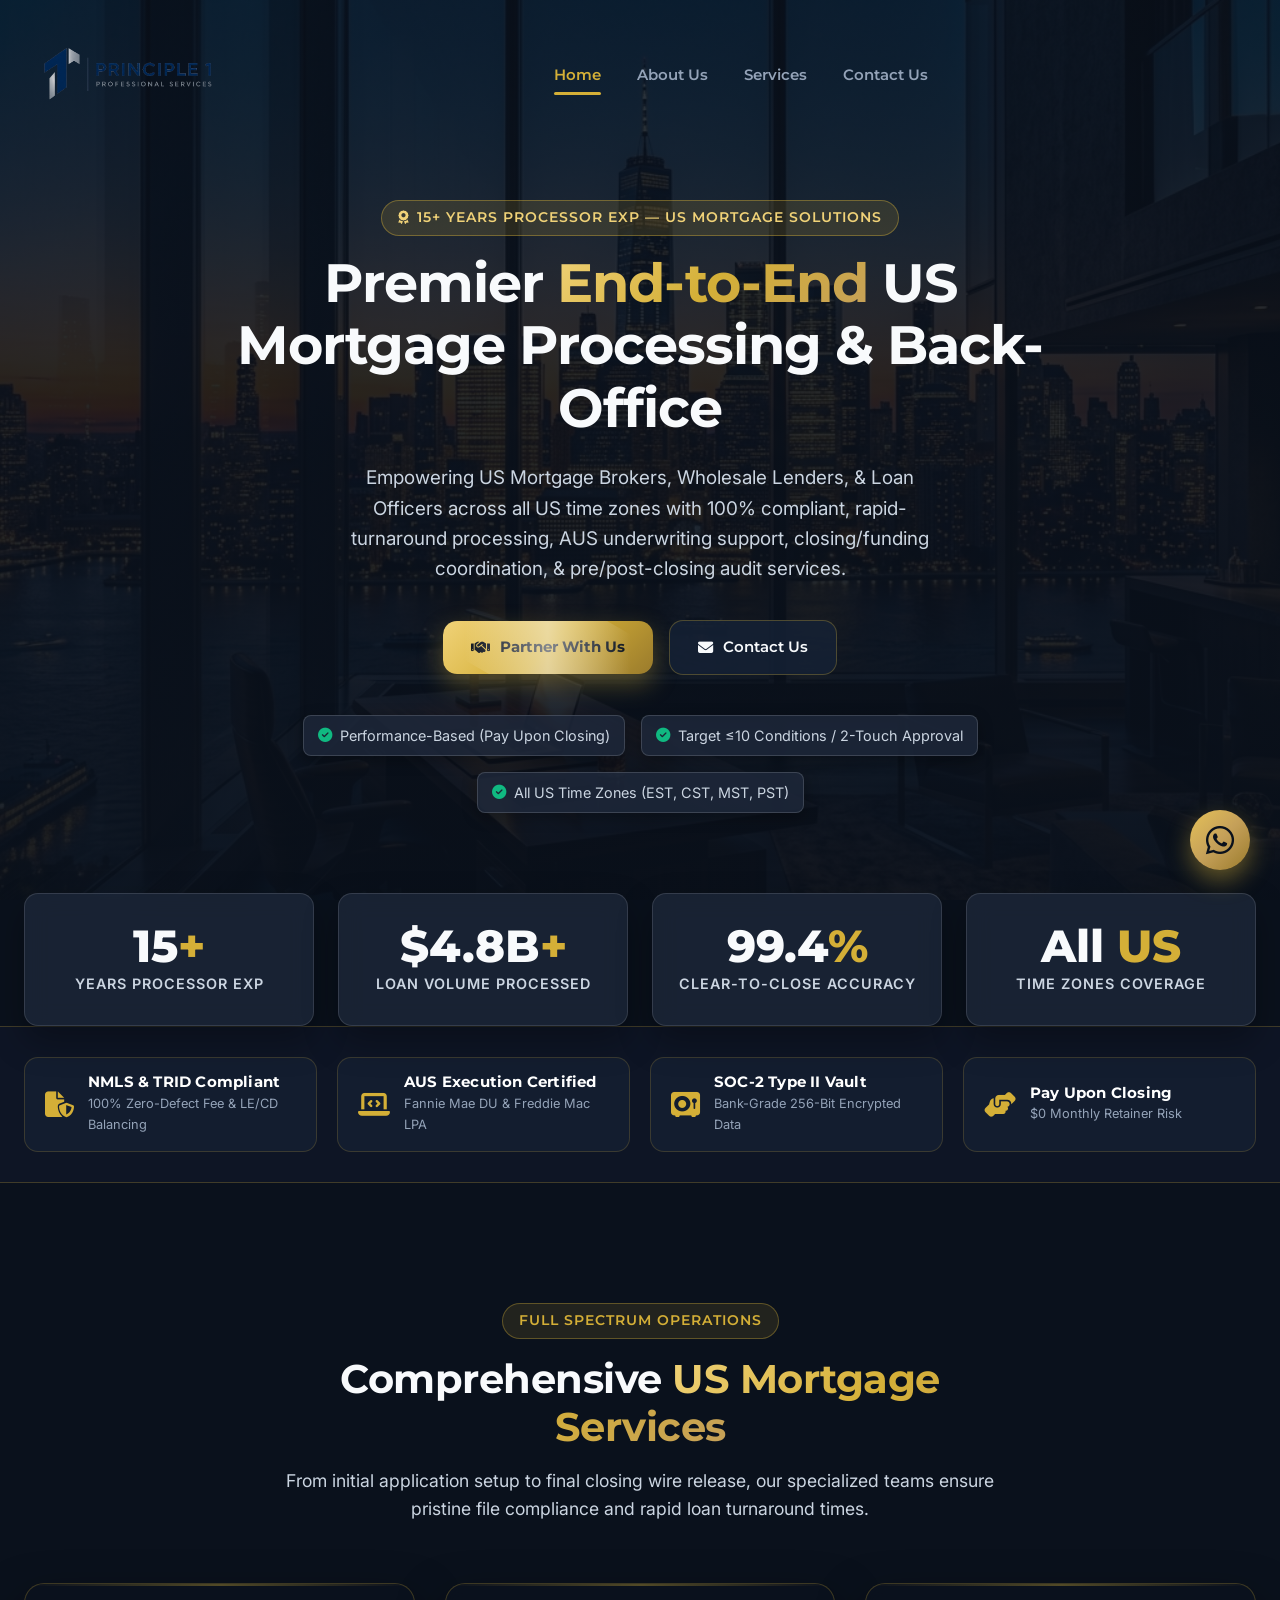
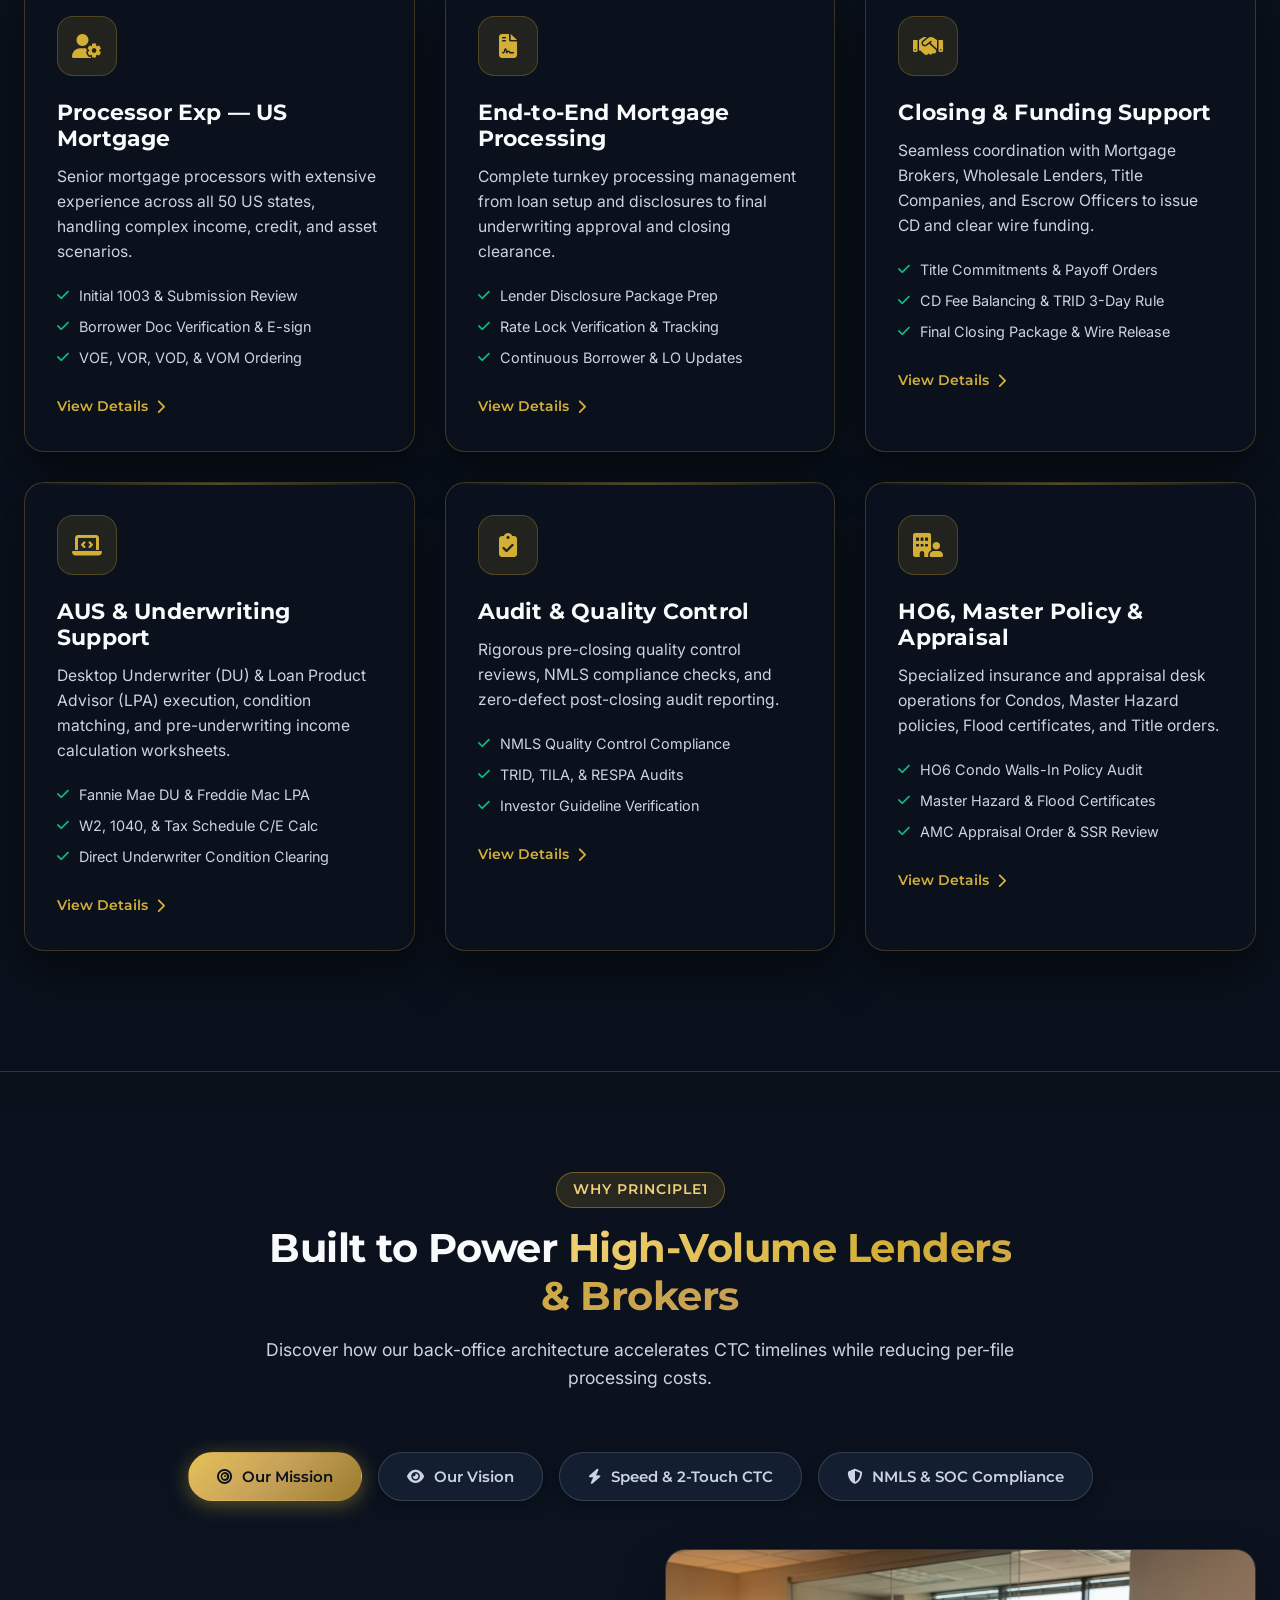
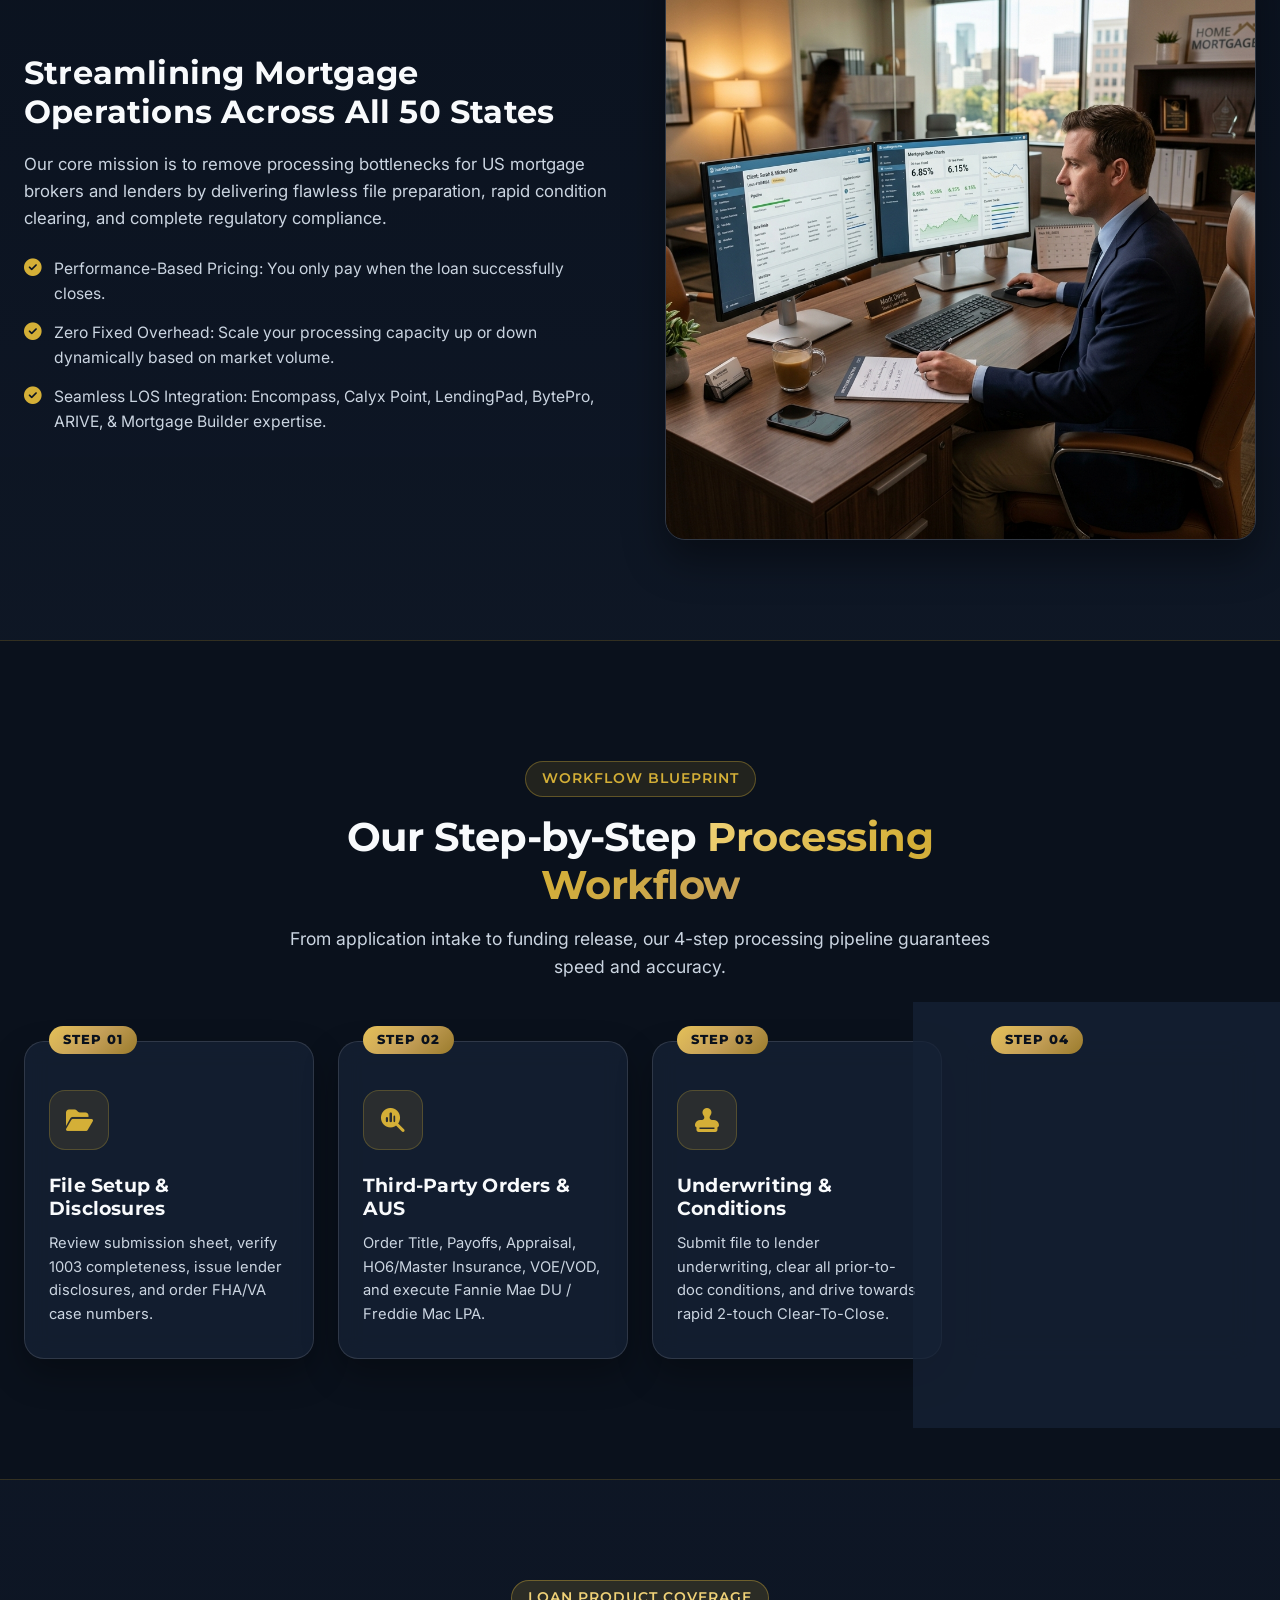
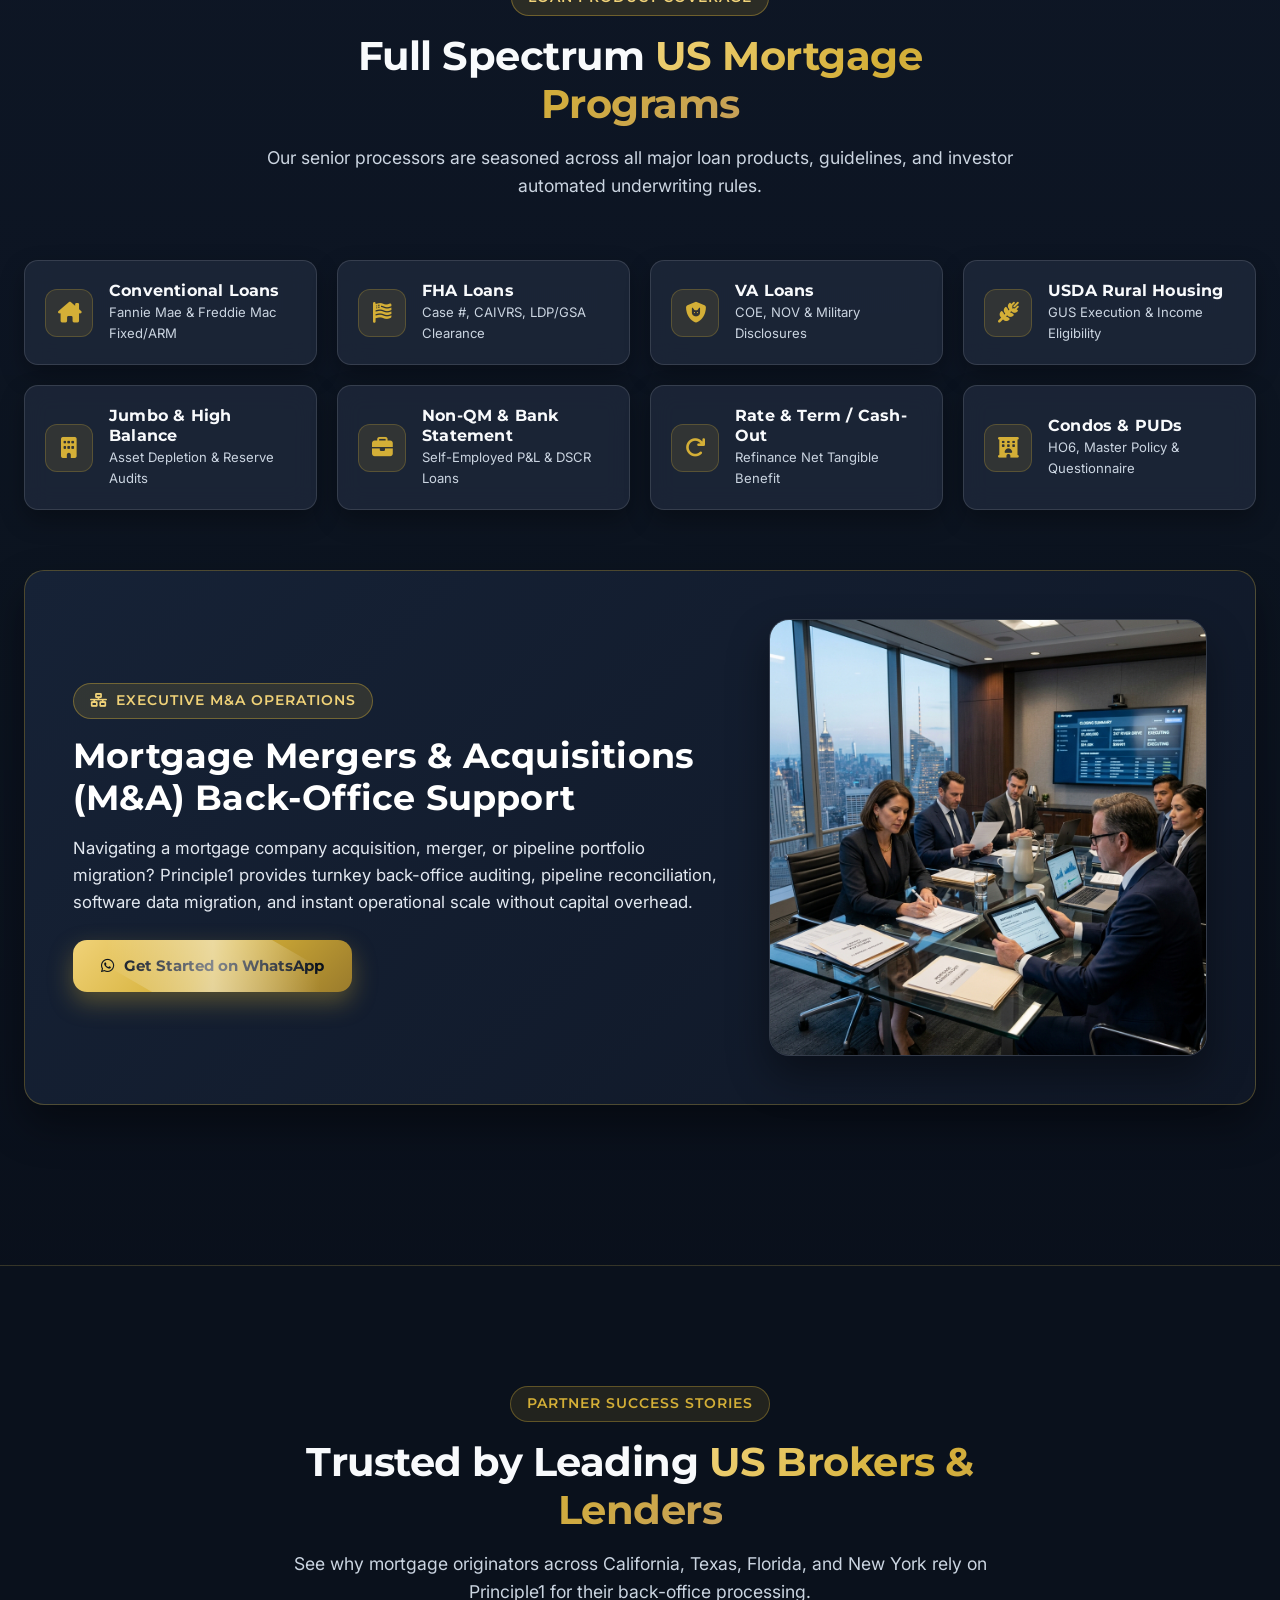
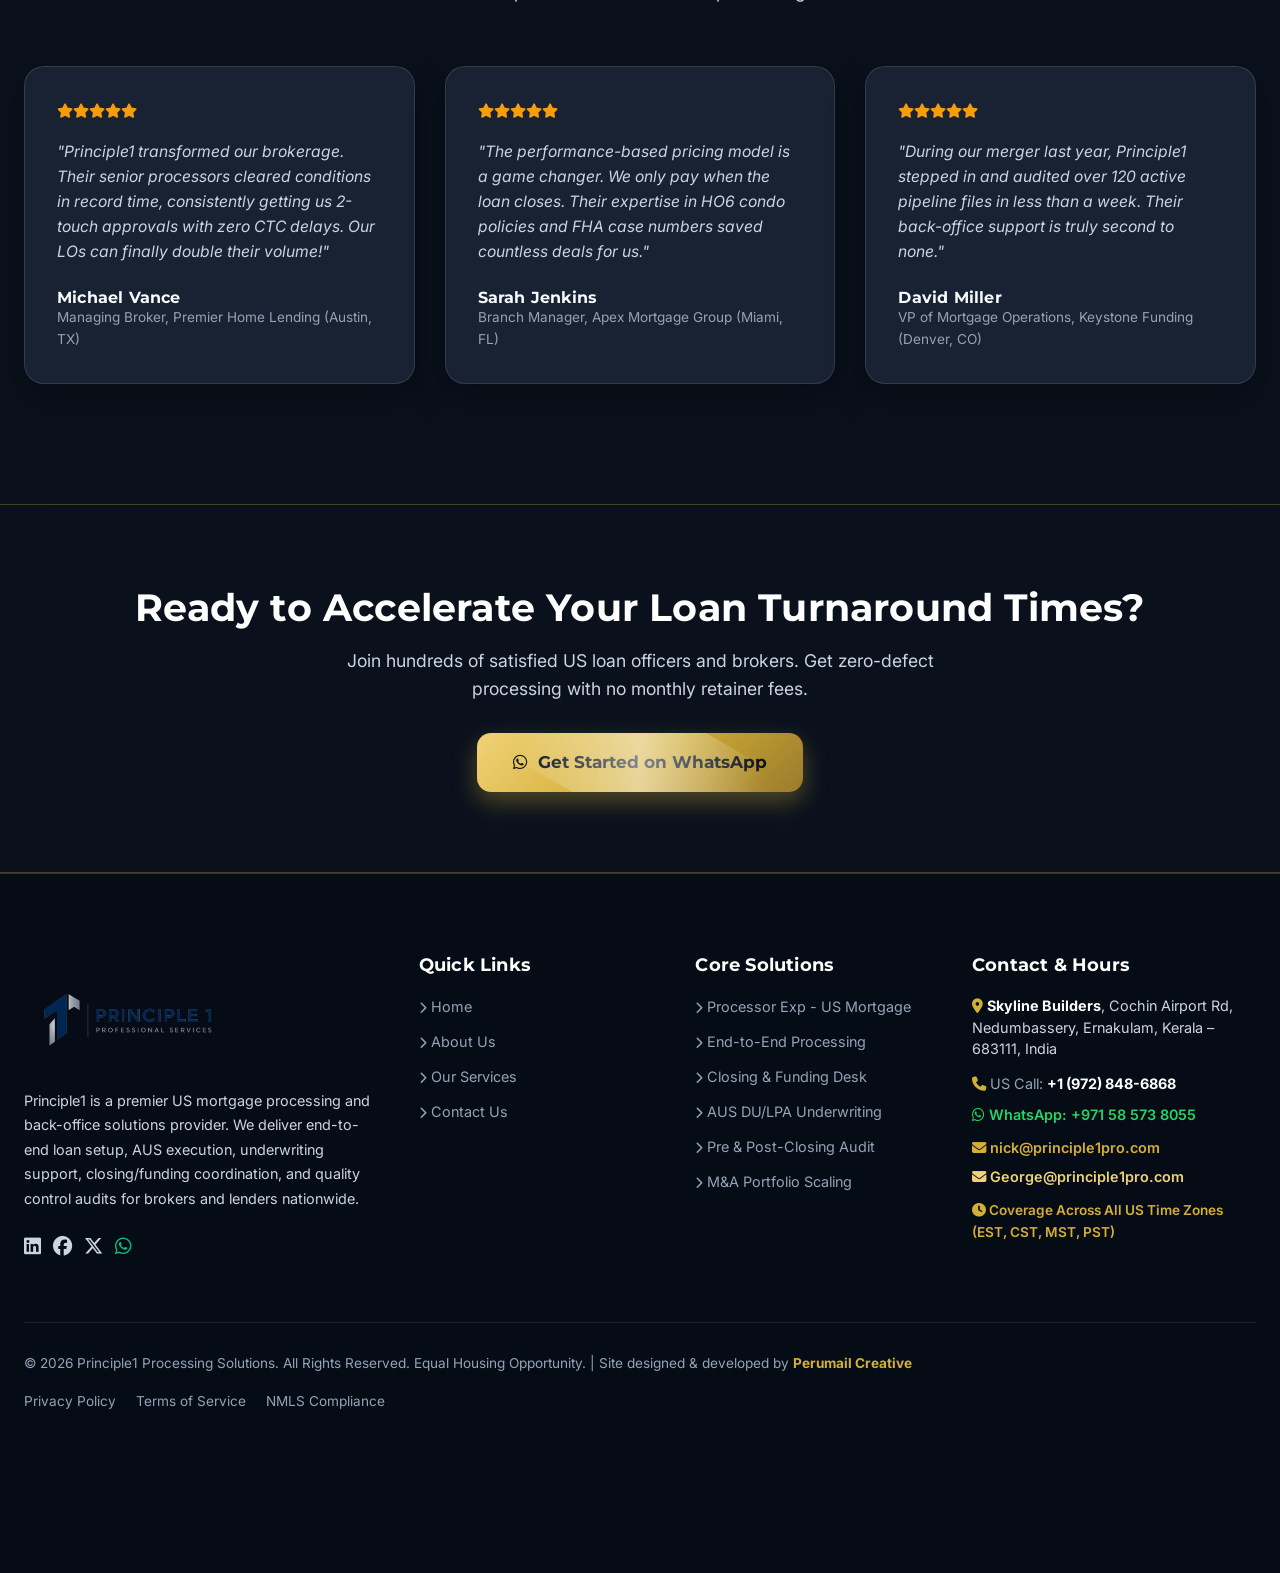
==== commit 4e49bb3f: "feat: add site credit for Perumalil Creative to all footer sections" ====
--- a/index.html
+++ b/index.html
@@ -667,7 +667,7 @@
       </div>
 
       <div class="footer-bottom">
-        <div>&copy; 2026 Principle1 Processing Solutions. All Rights Reserved. Equal Housing Opportunity.</div>
+        <div>&copy; 2026 Principle1 Processing Solutions. All Rights Reserved. Equal Housing Opportunity. | Site designed &amp; developed by <strong style="color:var(--accent-gold);">Perumail Creative</strong></div>
         <div style="display:flex; gap:20px;">
           <a href="#">Privacy Policy</a>
           <a href="#">Terms of Service</a>
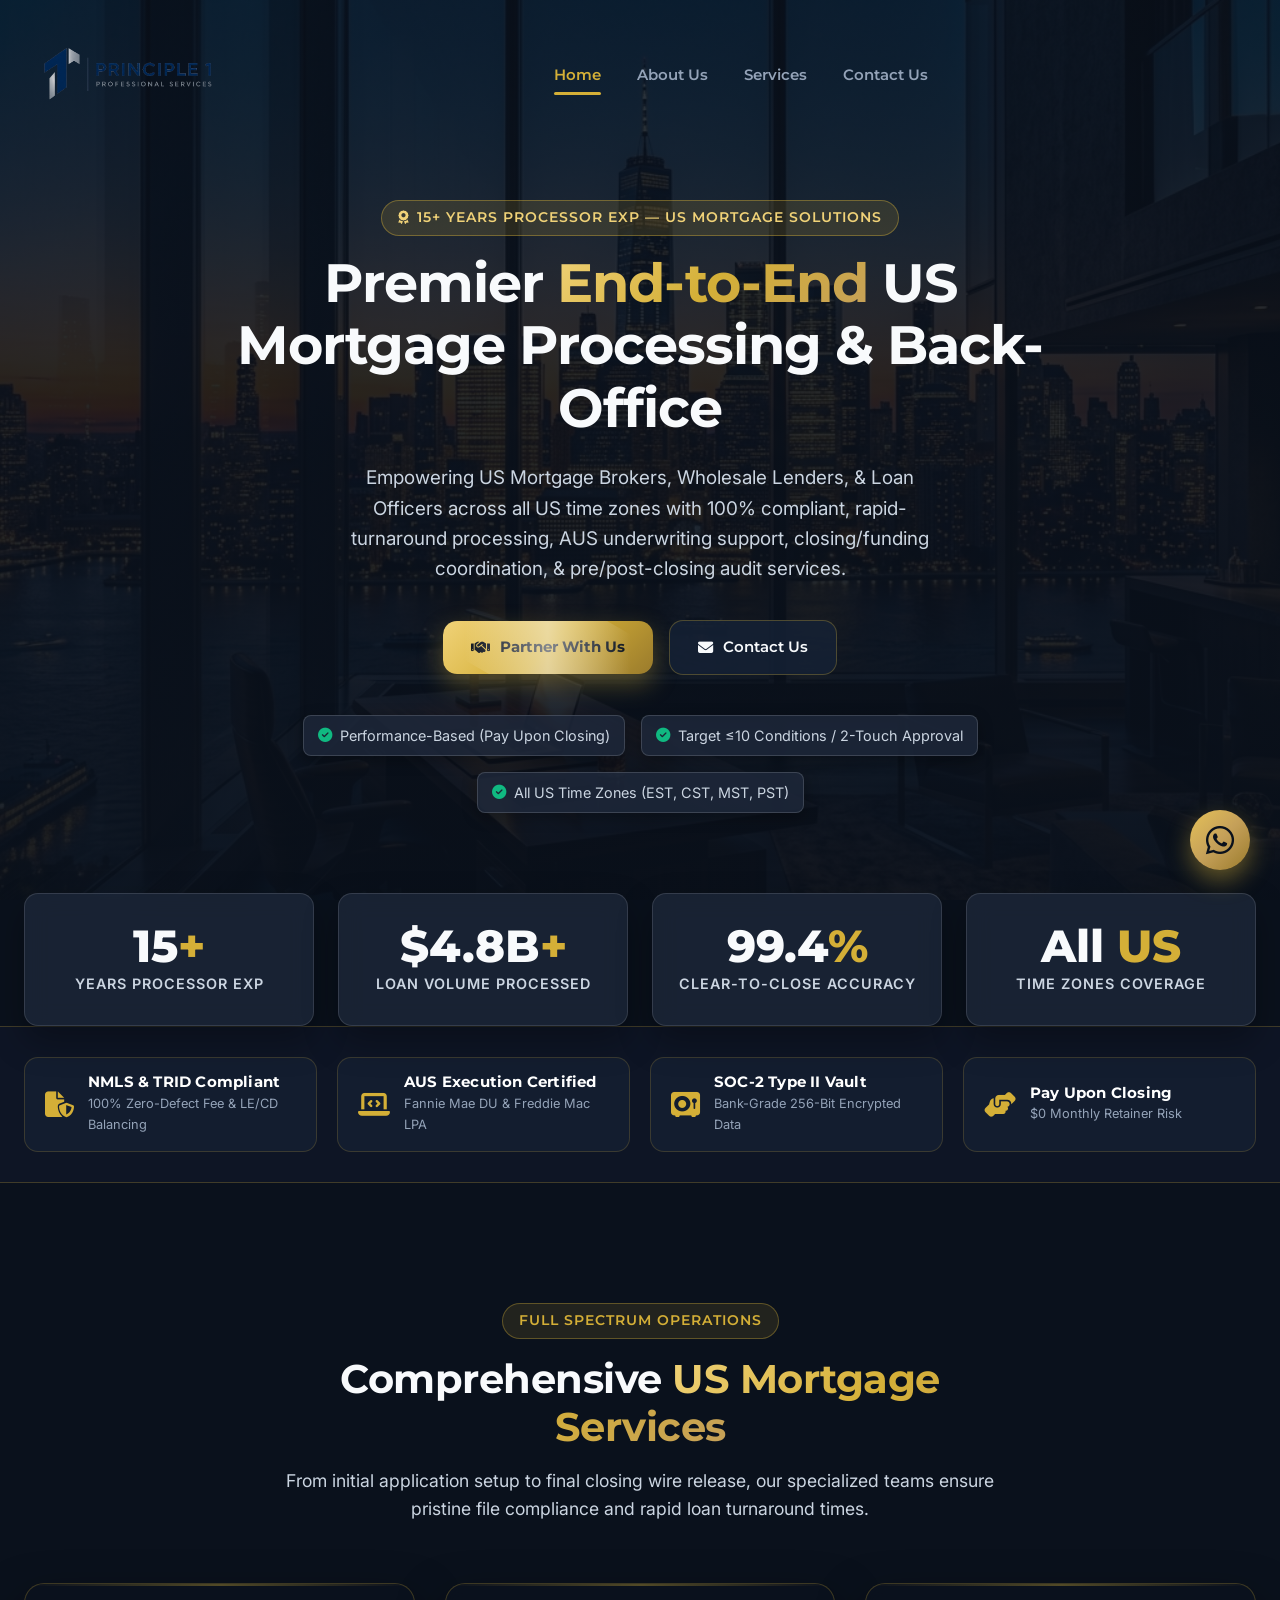
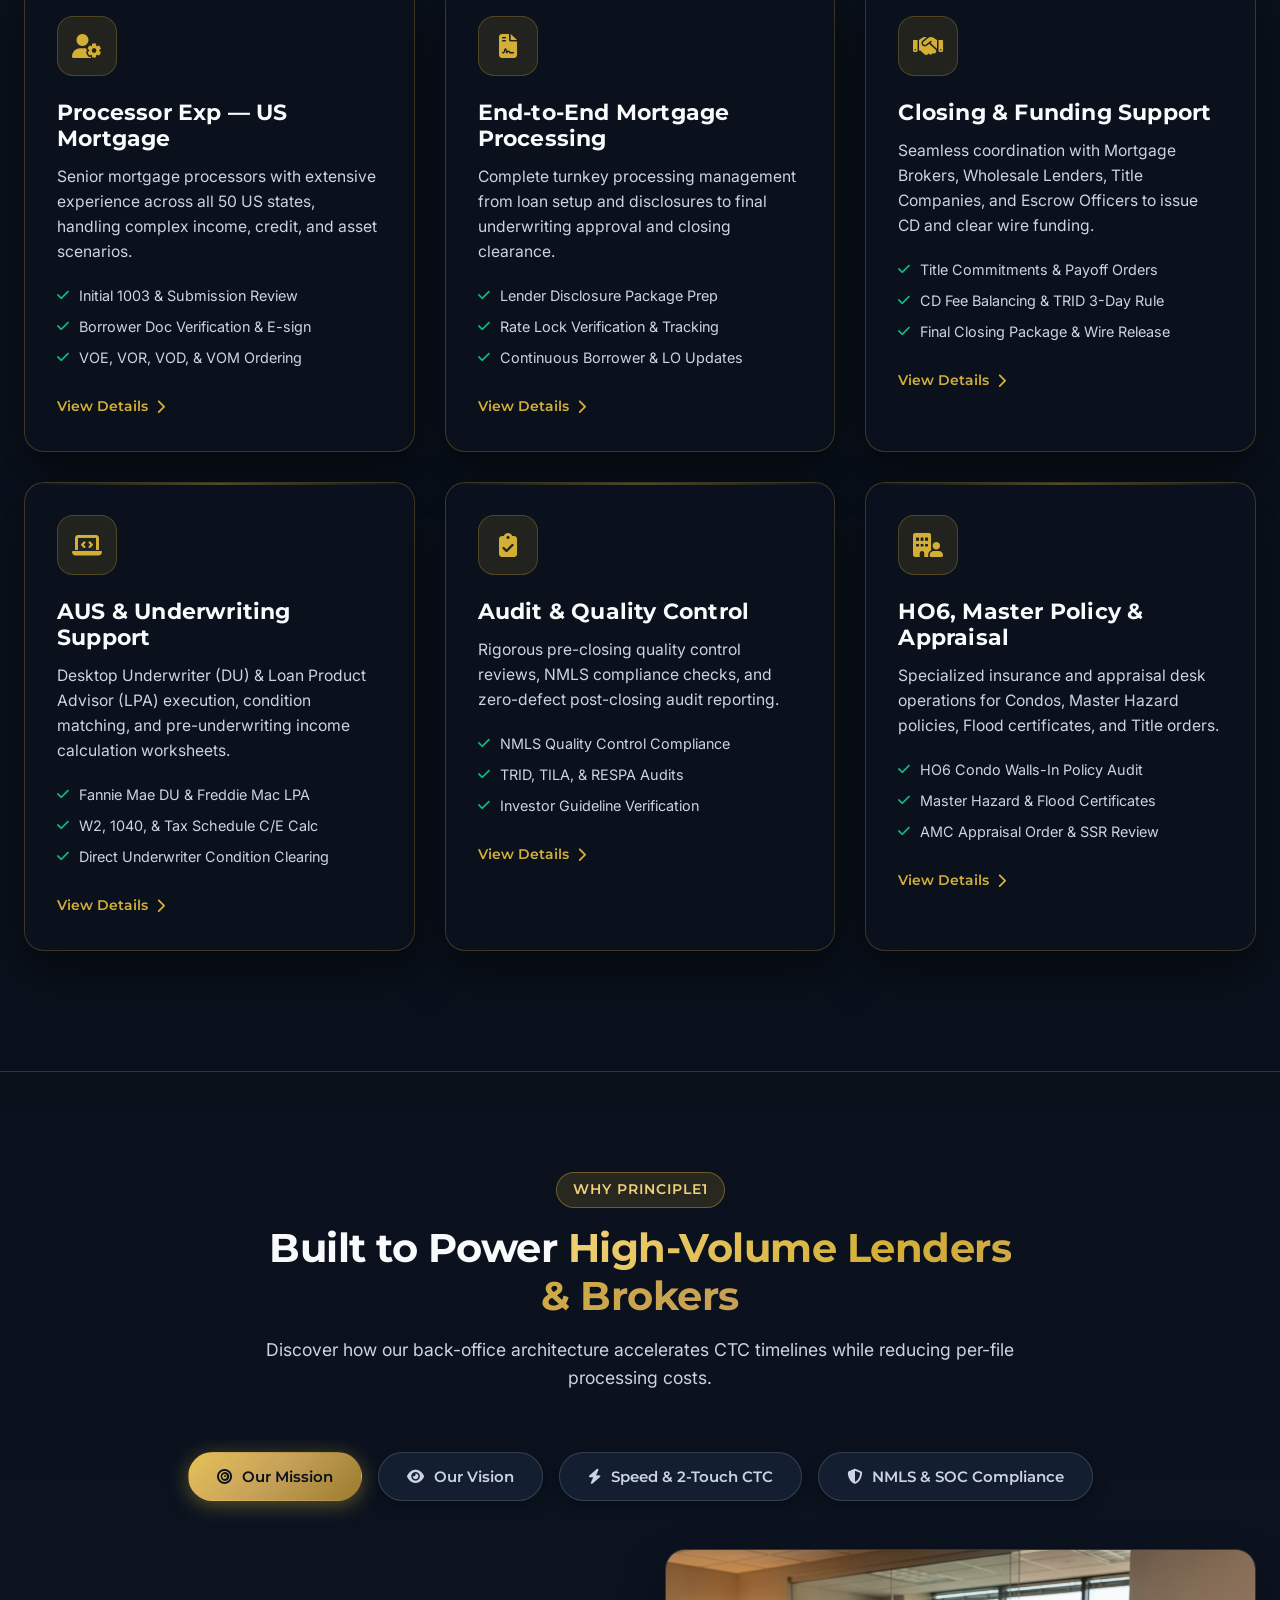
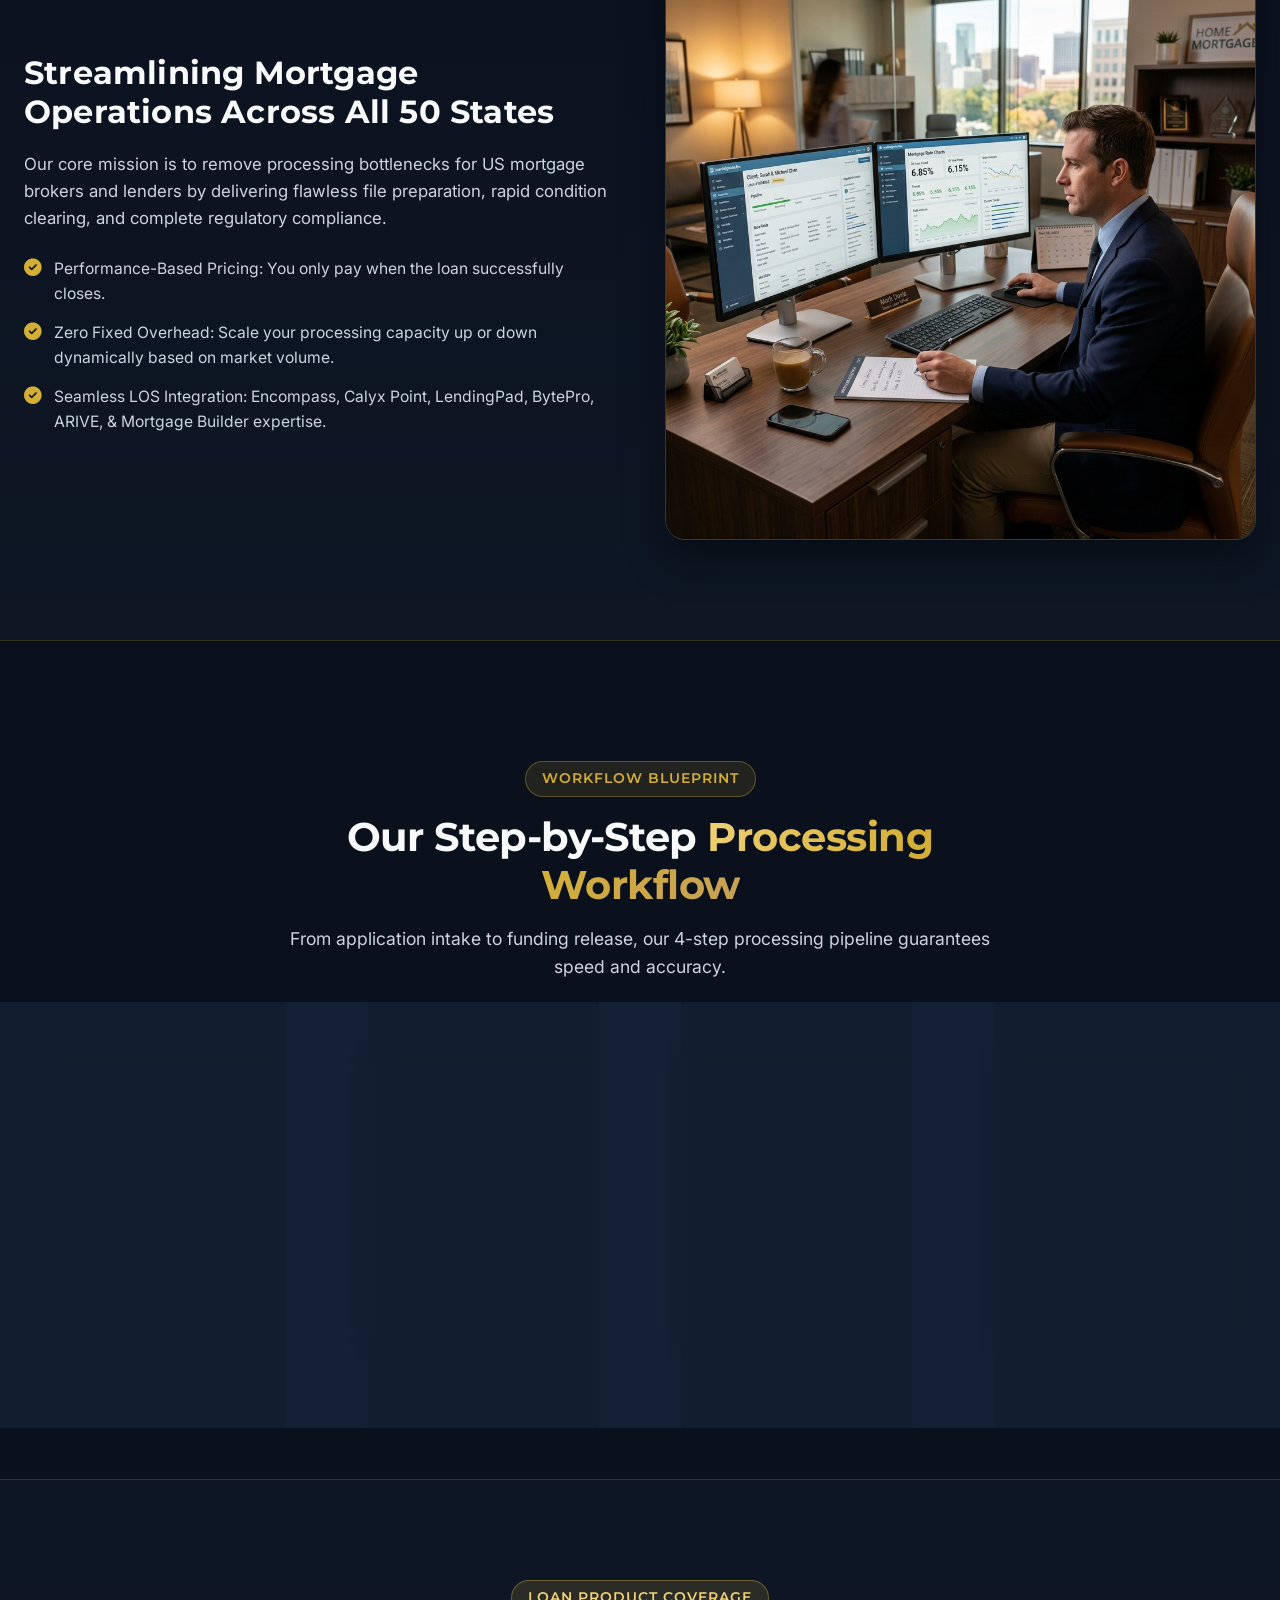
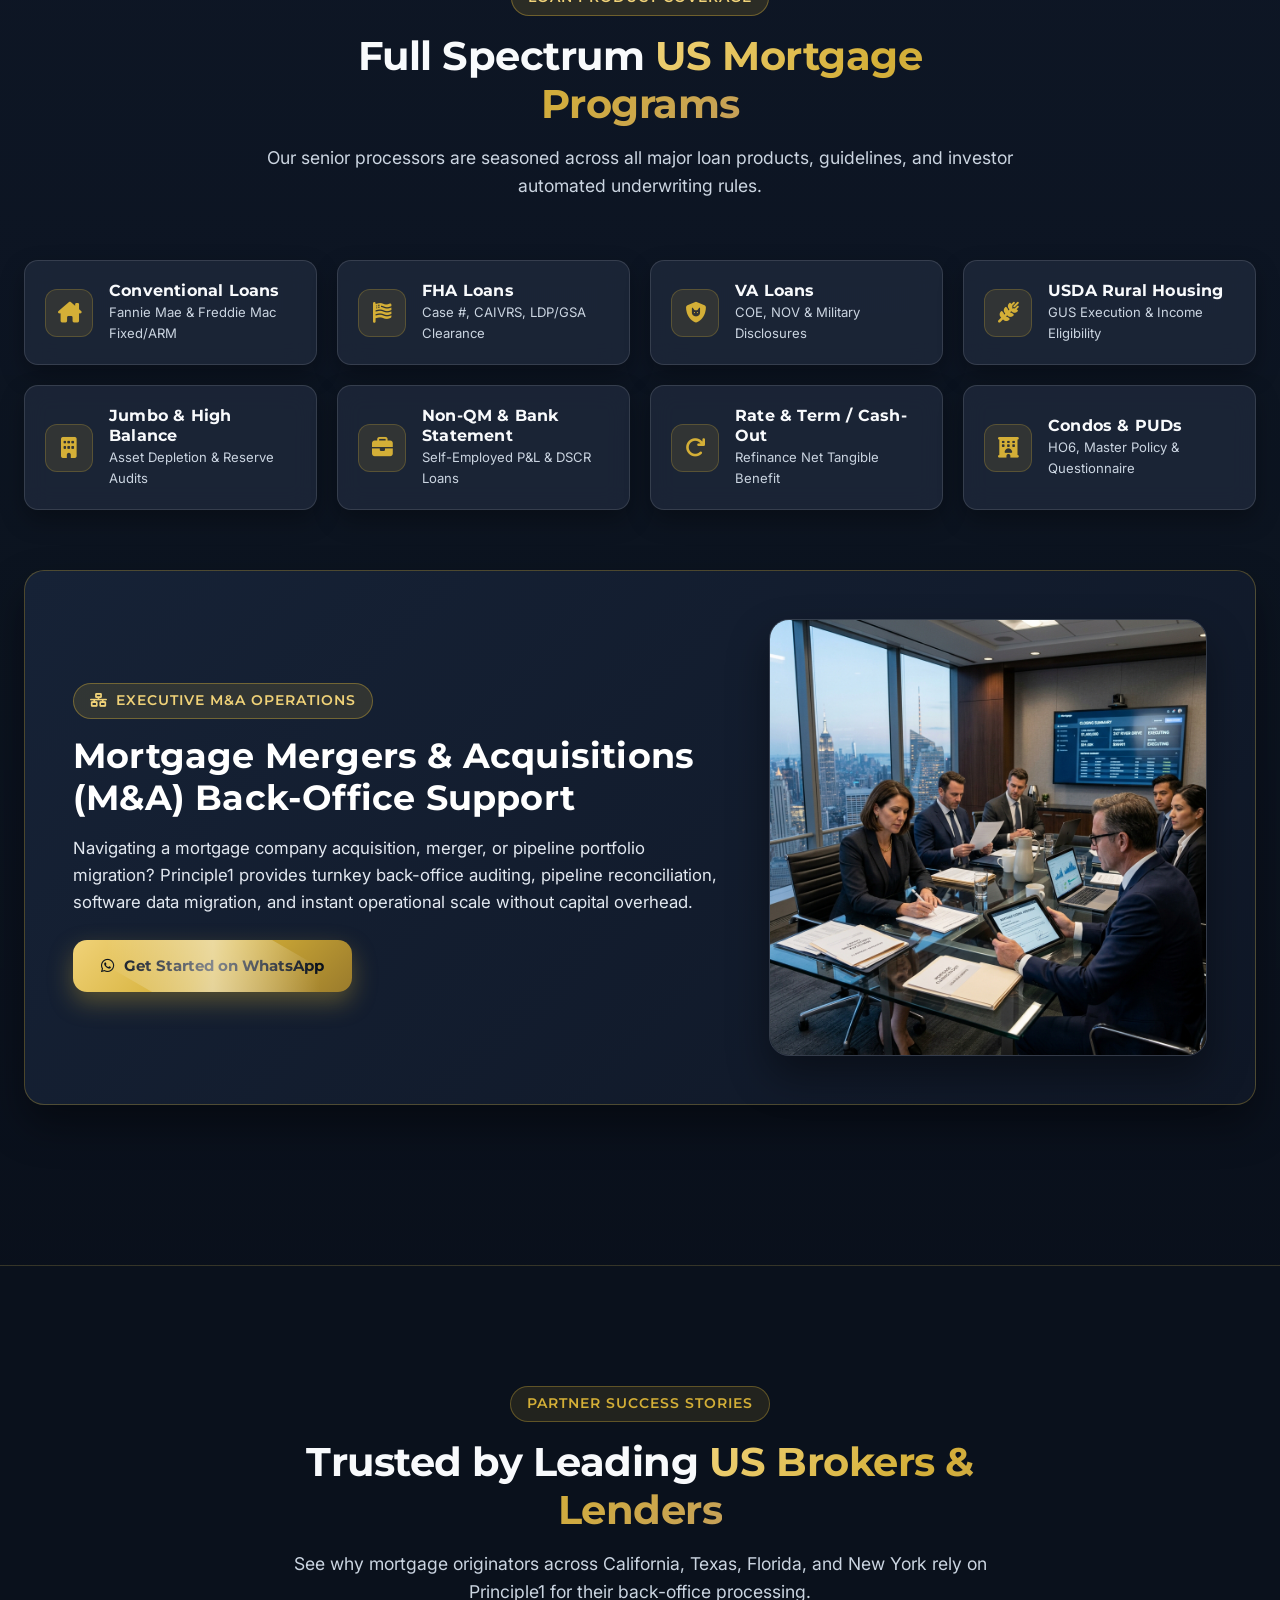
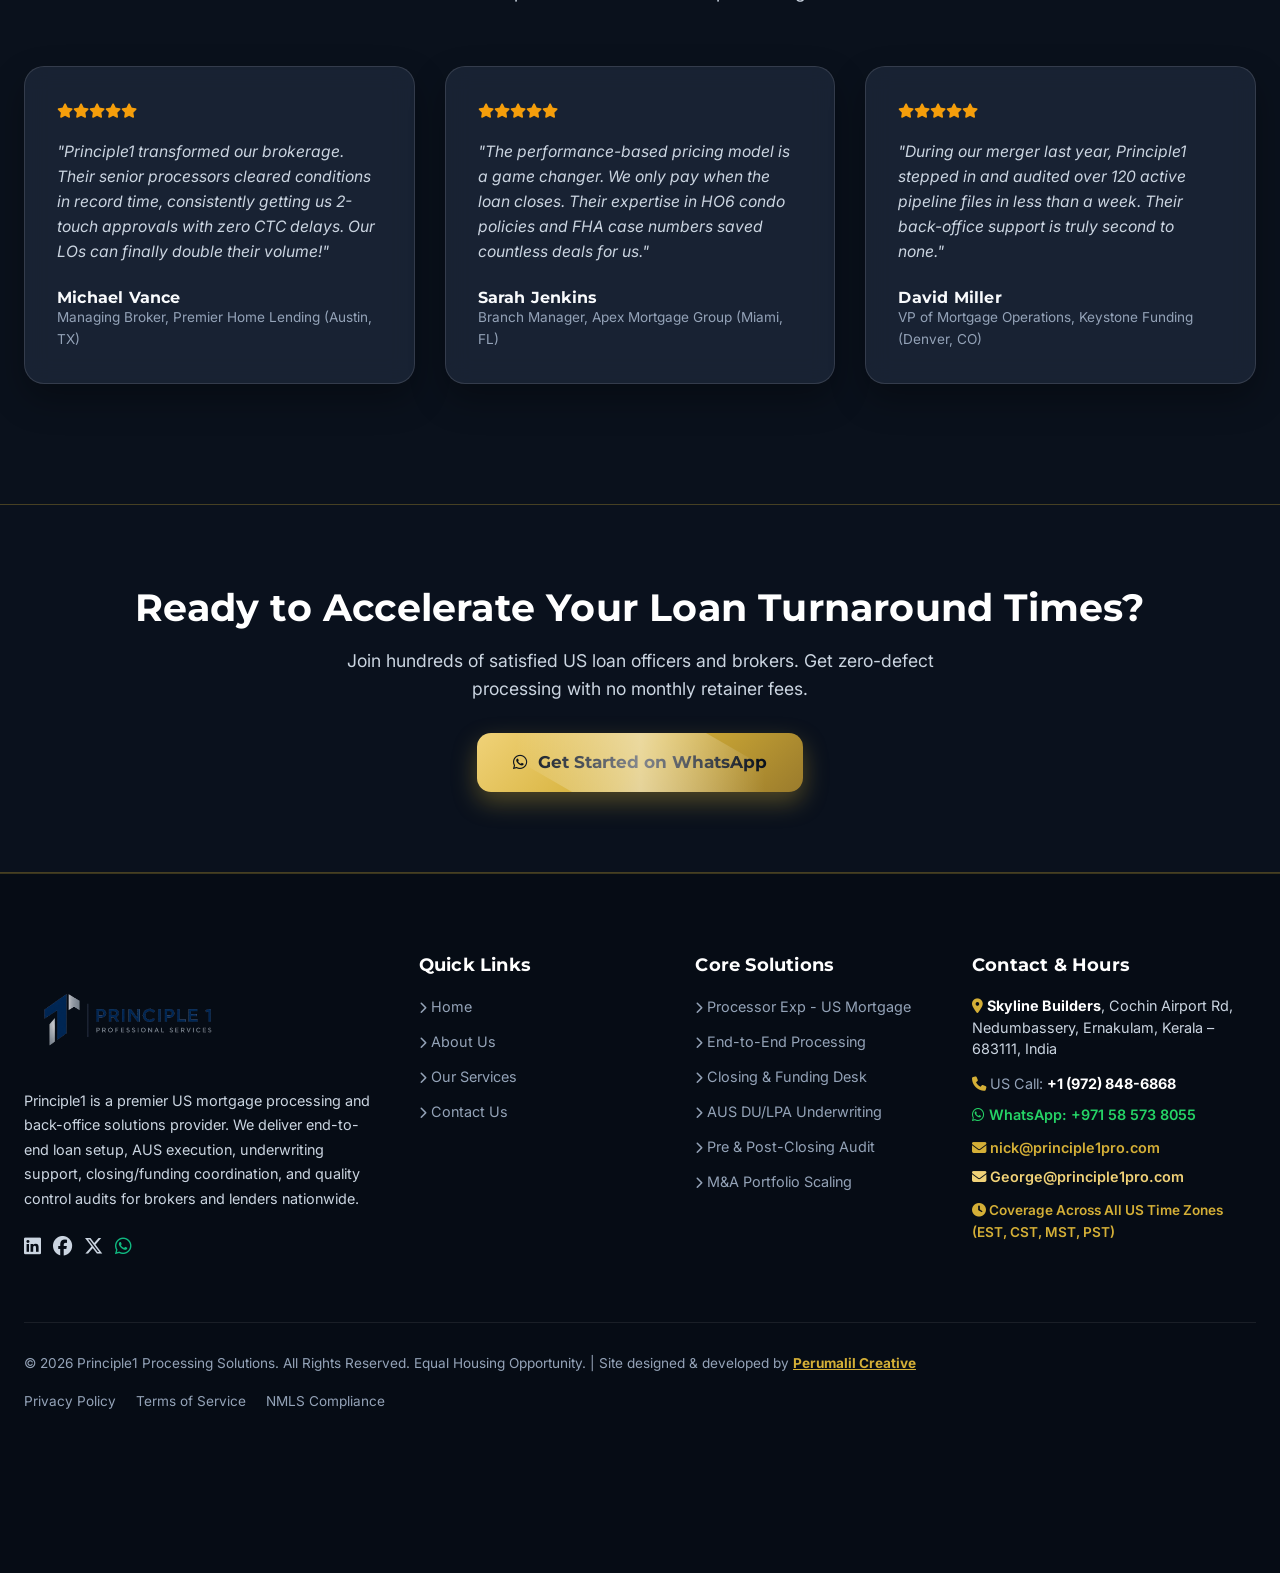
==== commit 3dd18ad5: "chore: update footer designer credit to link to Perumalil Creative website" ====
--- a/index.html
+++ b/index.html
@@ -667,7 +667,7 @@
       </div>
 
       <div class="footer-bottom">
-        <div>&copy; 2026 Principle1 Processing Solutions. All Rights Reserved. Equal Housing Opportunity. | Site designed &amp; developed by <strong style="color:var(--accent-gold);">Perumail Creative</strong></div>
+        <div>&copy; 2026 Principle1 Processing Solutions. All Rights Reserved. Equal Housing Opportunity. | Site designed &amp; developed by <a href="https://perumalilcreative.com/" target="_blank" rel="noopener" style="color:var(--accent-gold); font-weight:700; text-decoration:underline;">Perumalil Creative</a></div>
         <div style="display:flex; gap:20px;">
           <a href="#">Privacy Policy</a>
           <a href="#">Terms of Service</a>
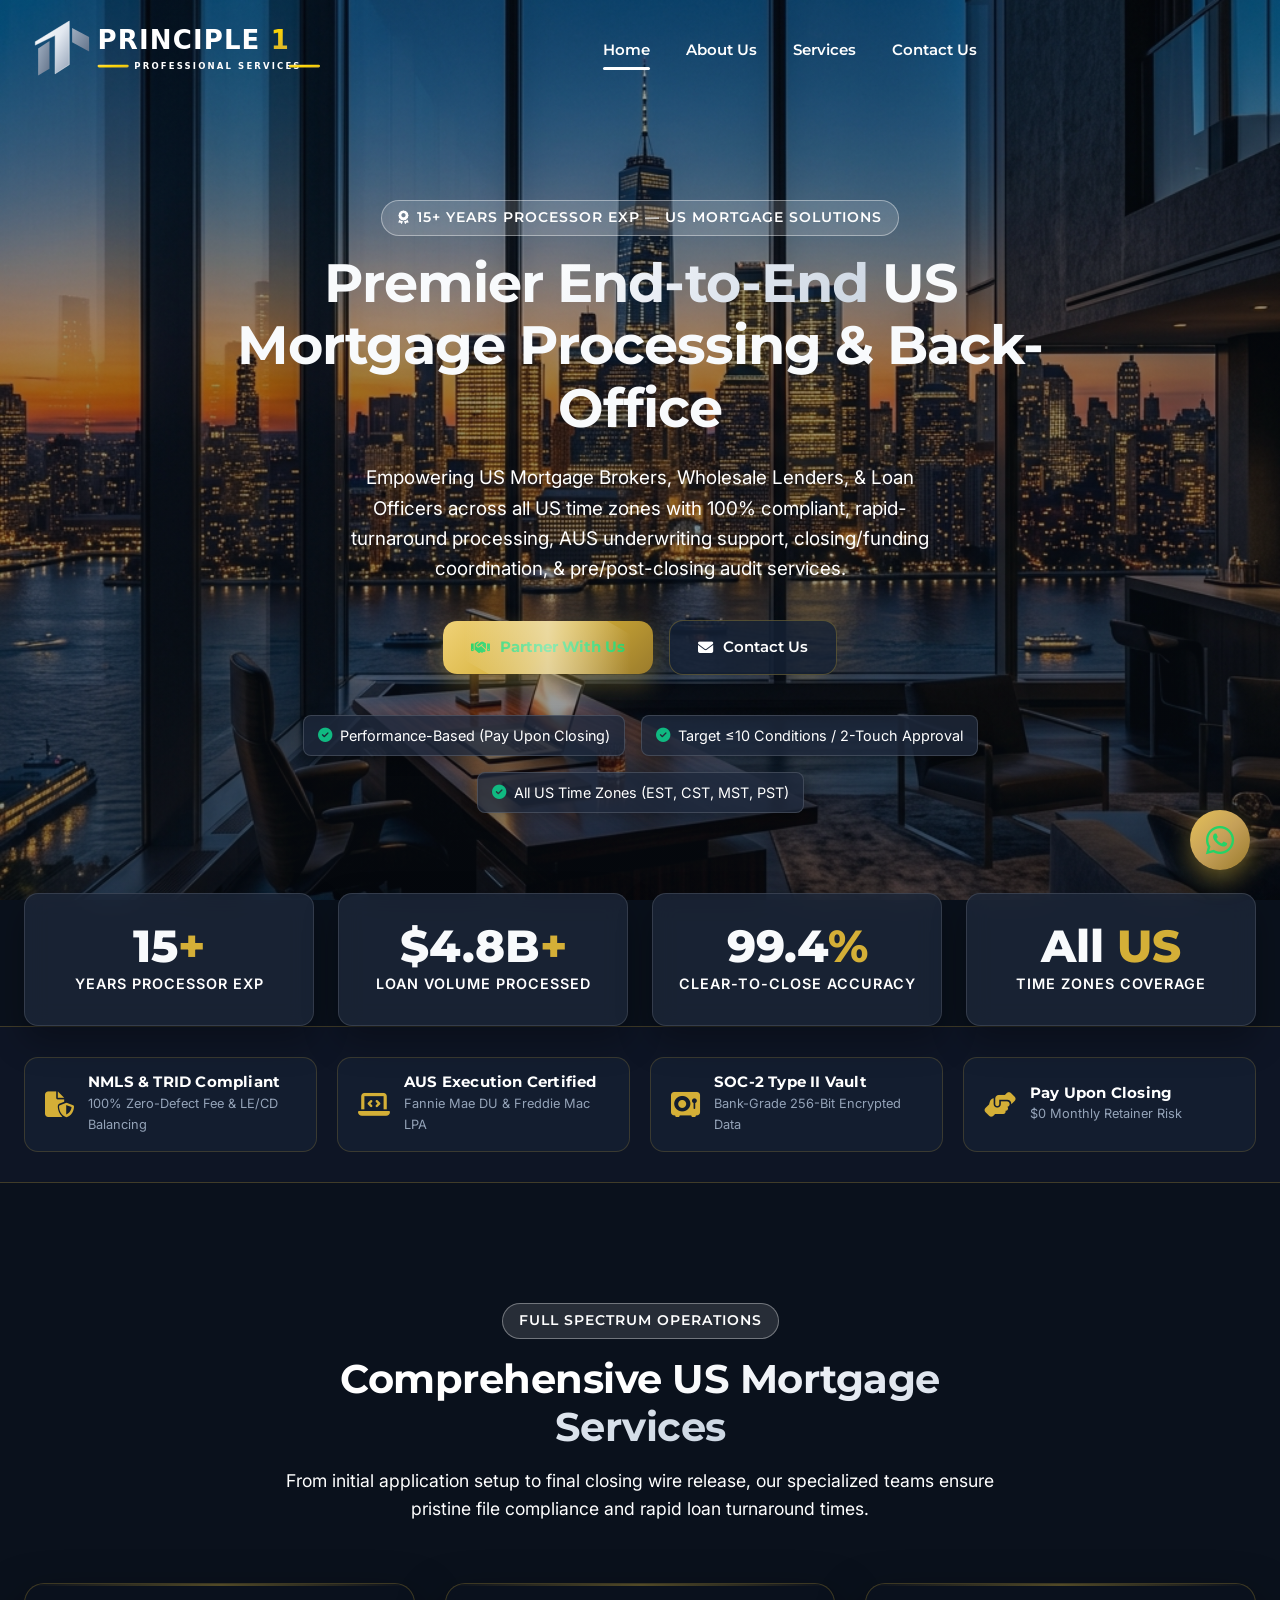
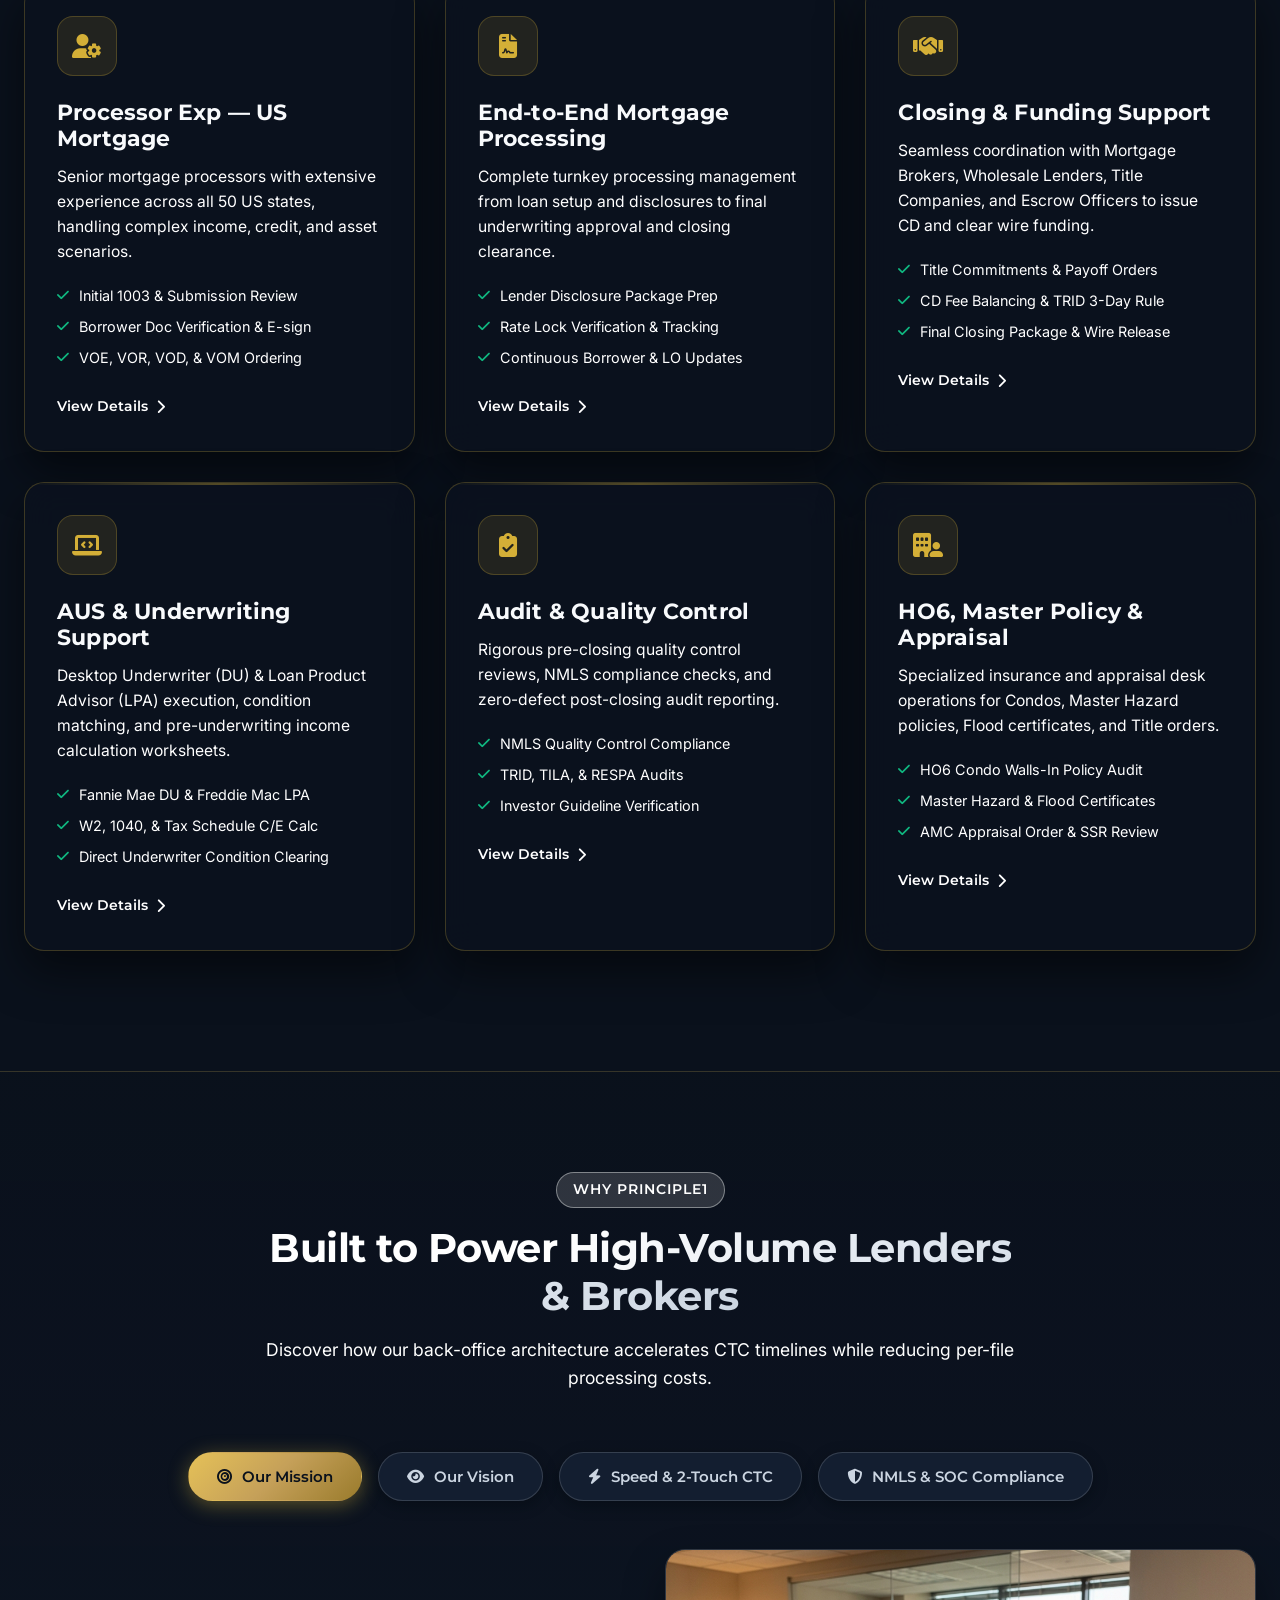
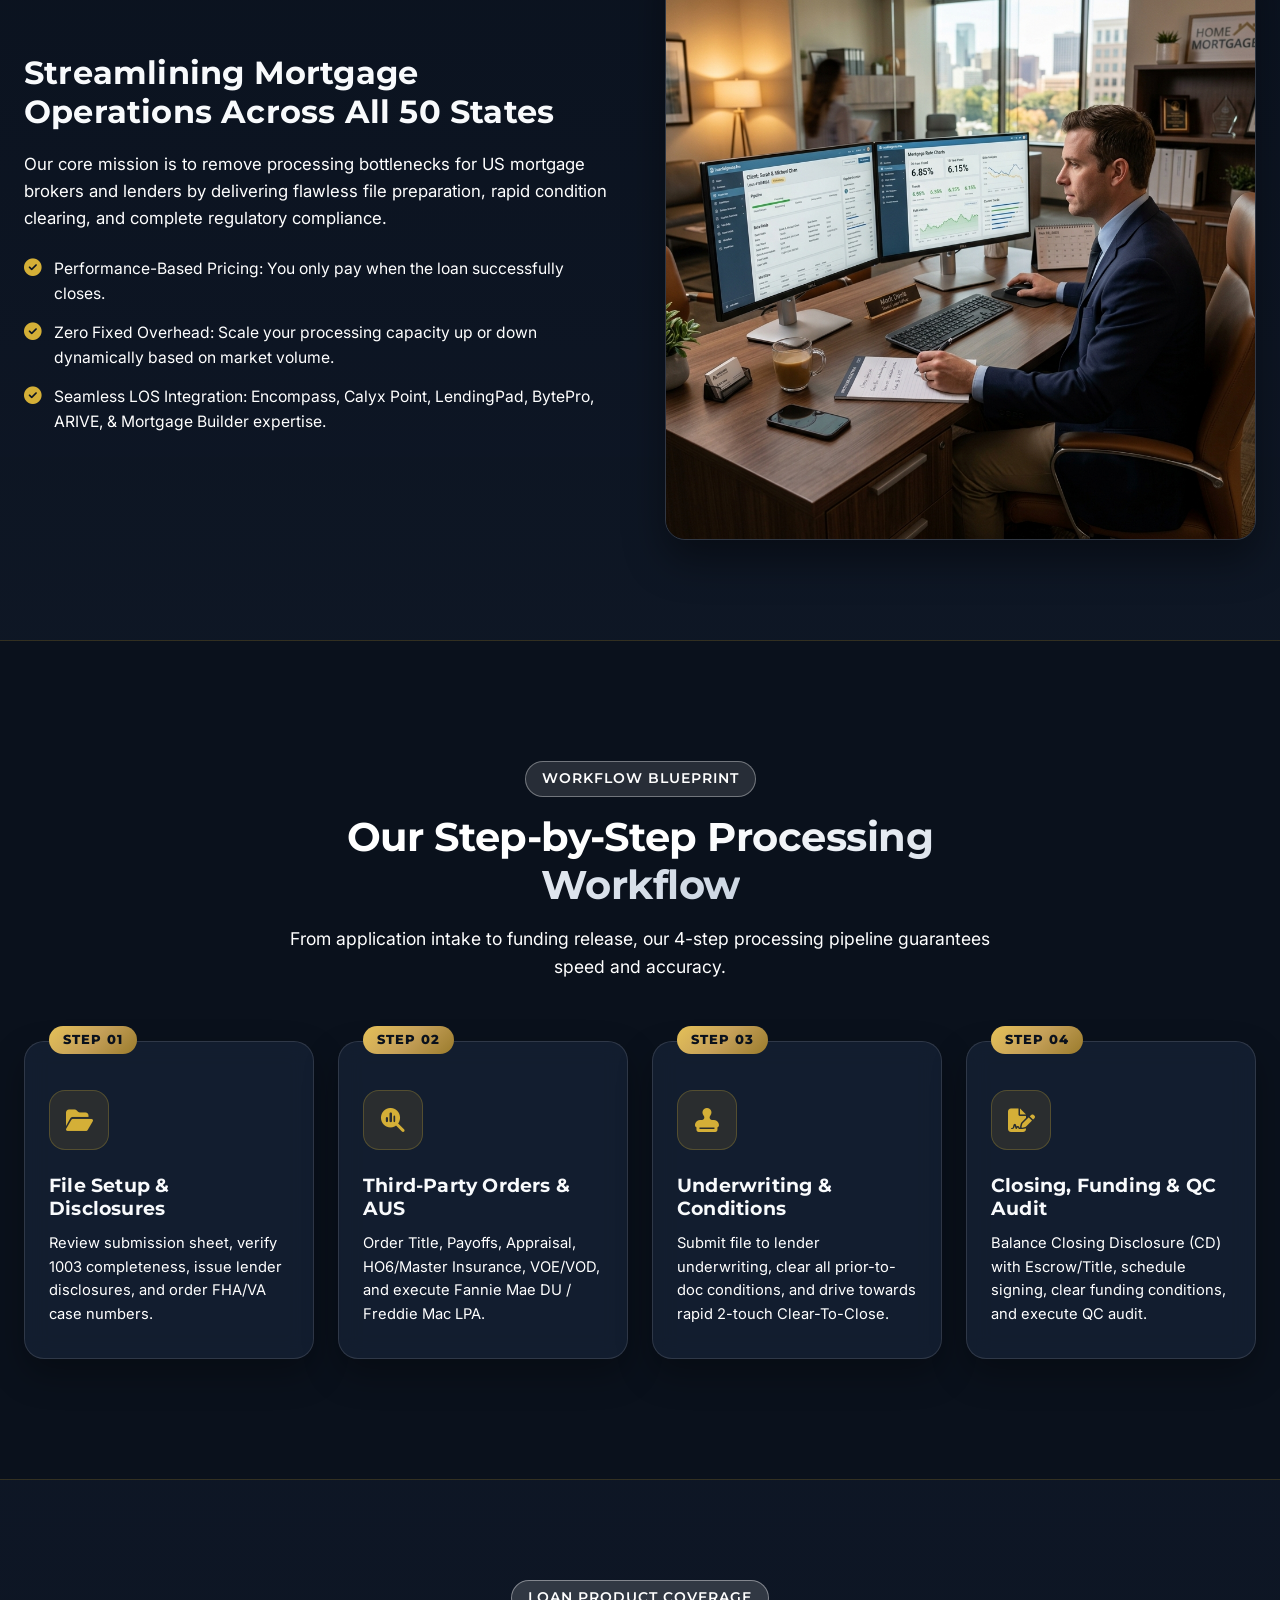
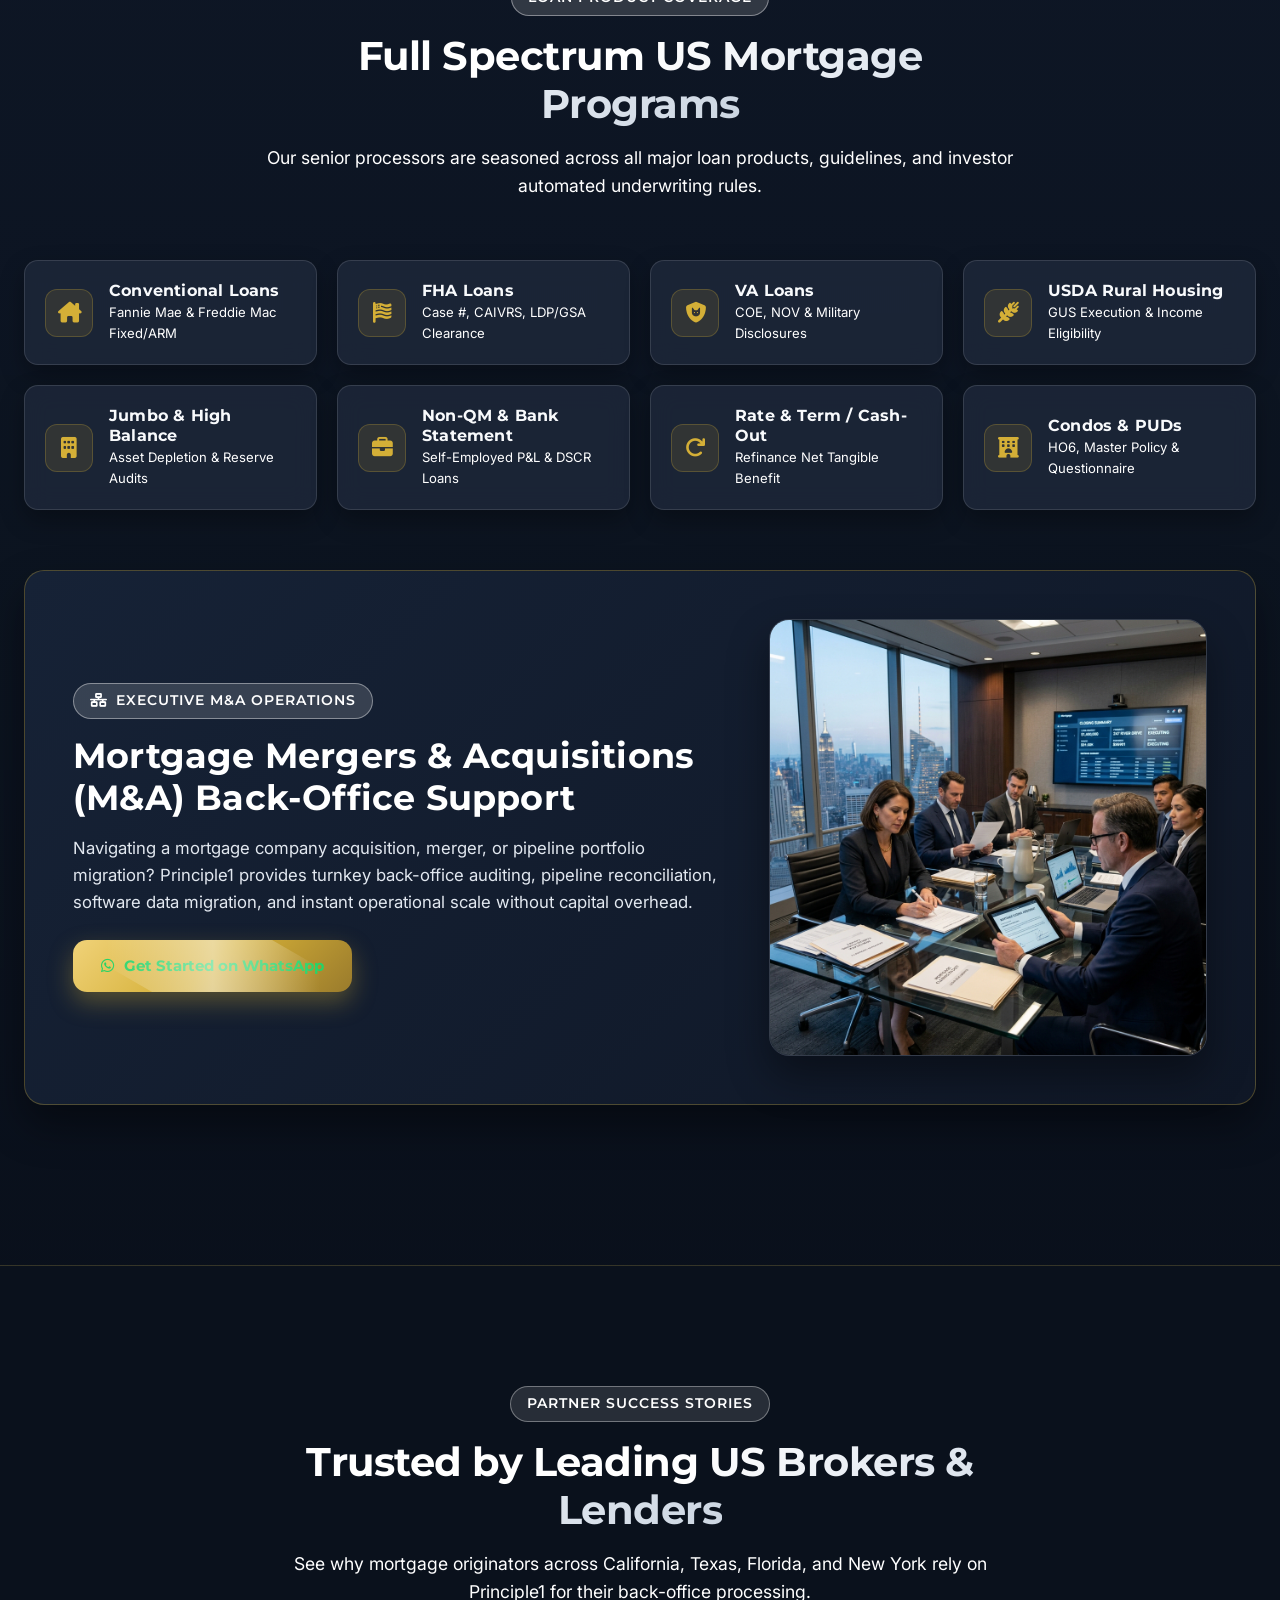
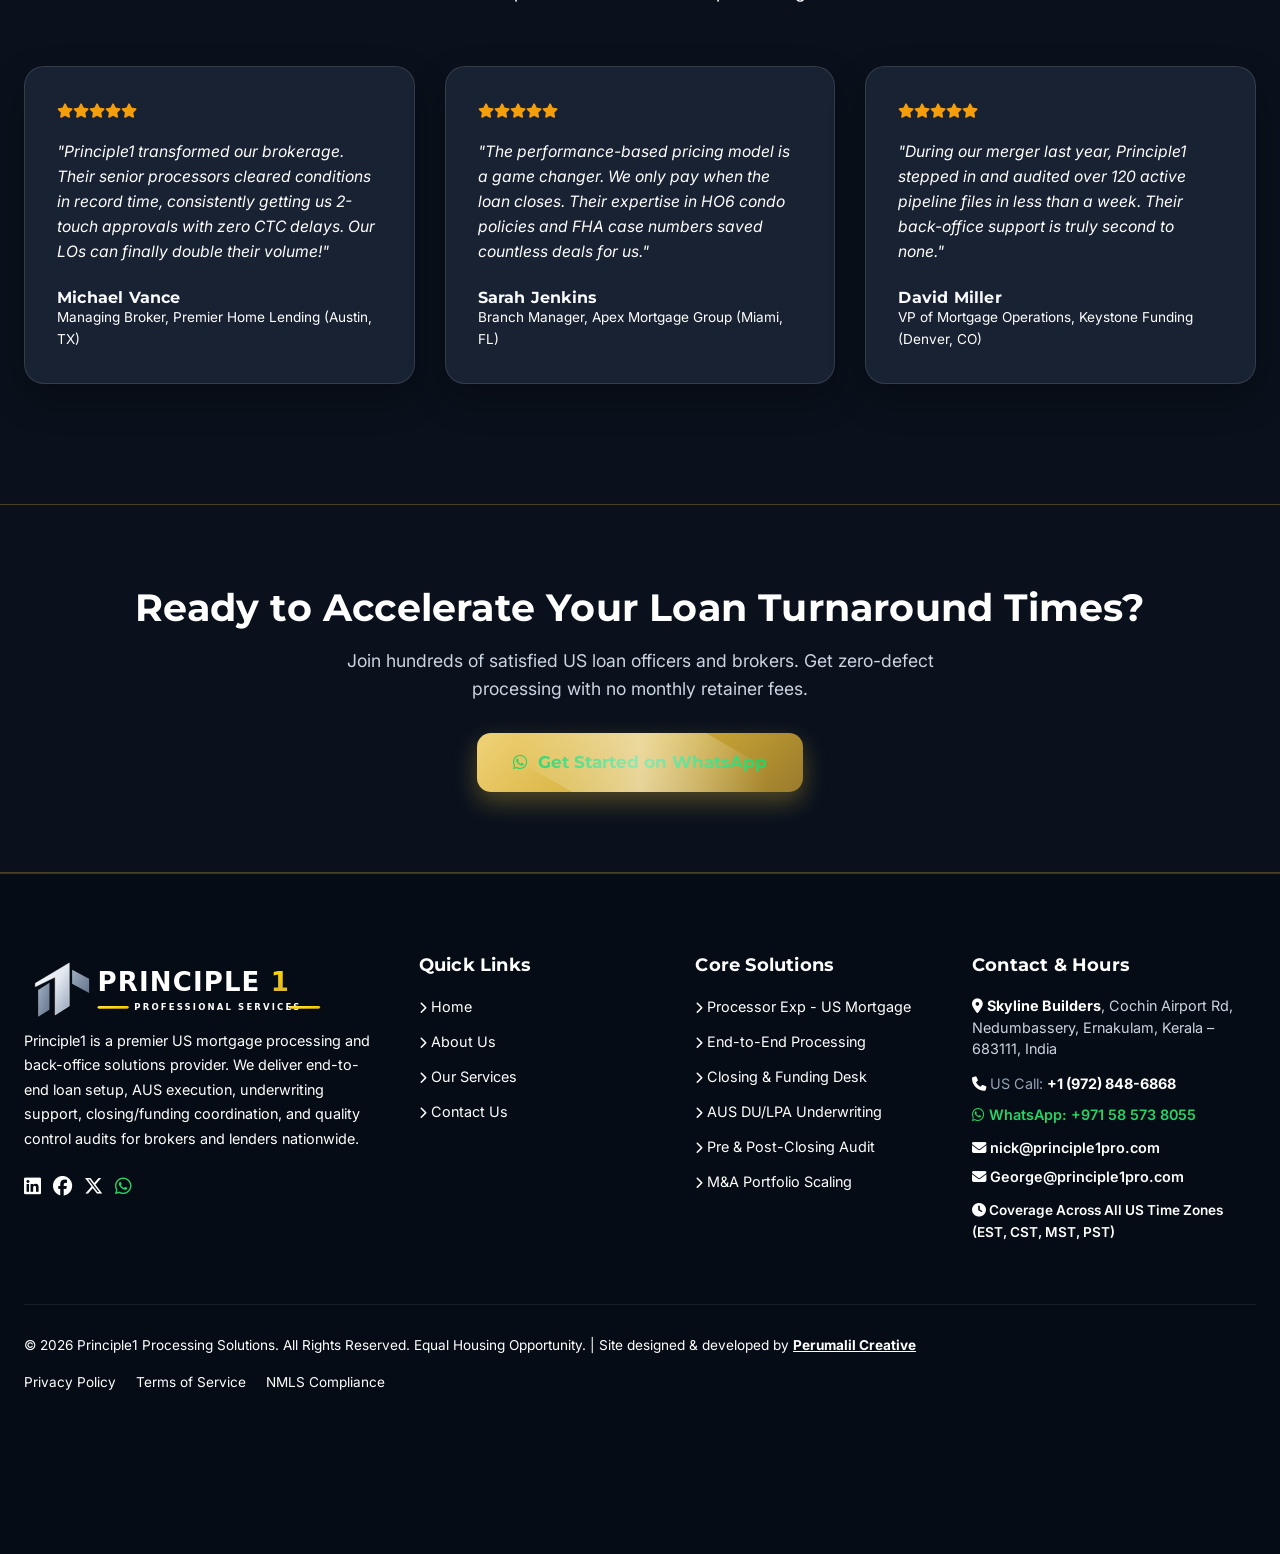
==== commit f2e09fae: "feat: add image processing utilities for logo transparency and update contact styling in about page" ====
--- a/index.html
+++ b/index.html
@@ -24,7 +24,7 @@
   <meta name="twitter:image" content="images/banner.png">
 
   <!-- Favicon -->
-  <link rel="icon" type="image/png" href="images/logo.png">
+  <link rel="icon" type="image/svg+xml" href="images/logo.svg">
 
   <!-- FontAwesome 6 Icons -->
   <link rel="stylesheet" href="https://cdnjs.cloudflare.com/ajax/libs/font-awesome/6.4.0/css/all.min.css">
@@ -77,7 +77,7 @@
   <header class="header-nav" id="headerNav">
     <div class="container nav-container">
       <a href="index.html" class="brand-logo">
-        <img src="images/logo_transparent.png" alt="Principle 1 Professional Services" class="brand-logo-img">
+        <img src="images/logo.svg" alt="Principle 1 Professional Services" class="brand-logo-img">
       </a>
 
       <nav class="nav-menu" id="navMenu">
@@ -620,7 +620,7 @@
       <div class="footer-grid">
         <div class="footer-col">
           <a href="index.html" class="brand-logo">
-            <img src="images/logo_transparent.png" alt="Principle 1 Professional Services" class="brand-logo-img-sm">
+            <img src="images/logo.svg" alt="Principle 1 Professional Services" class="brand-logo-img-sm">
           </a>
           <p style="margin-bottom:20px; line-height:1.7;">
             Principle1 is a premier US mortgage processing and back-office solutions provider. We deliver end-to-end loan setup, AUS execution, underwriting support, closing/funding coordination, and quality control audits for brokers and lenders nationwide.
@@ -657,17 +657,17 @@
 
         <div class="footer-col">
           <h4>Contact & Hours</h4>
-          <p style="margin-bottom:12px; line-height:1.5; color:#CBD5E1;"><i class="fa-solid fa-location-dot" style="color:#D4AF37;"></i> <strong style="color:#FFFFFF;">Skyline Builders</strong>, Cochin Airport Rd, Nedumbassery, Ernakulam, Kerala – 683111, India</p>
-          <p style="margin-bottom:8px;"><a href="tel:+19728486868" style="color:#94A3B8;"><i class="fa-solid fa-phone" style="color:#D4AF37;"></i> US Call: <strong style="color:#FFFFFF;">+1 (972) 848-6868</strong></a></p>
+          <p style="margin-bottom:12px; line-height:1.5; color:#CBD5E1;"><i class="fa-solid fa-location-dot" style="color:#FFFFFF;"></i> <strong style="color:#FFFFFF;">Skyline Builders</strong>, Cochin Airport Rd, Nedumbassery, Ernakulam, Kerala – 683111, India</p>
+          <p style="margin-bottom:8px;"><a href="tel:+19728486868" style="color:#94A3B8;"><i class="fa-solid fa-phone" style="color:#FFFFFF;"></i> US Call: <strong style="color:#FFFFFF;">+1 (972) 848-6868</strong></a></p>
           <p style="margin-bottom:10px;"><a href="https://wa.me/971585738055" target="_blank" style="color:#25D366; font-weight:600;"><i class="fa-brands fa-whatsapp"></i> WhatsApp: +971 58 573 8055</a></p>
-          <p style="margin-bottom:6px;"><a href="mailto:nick@principle1pro.com" style="color:#D4AF37; font-weight:600;"><i class="fa-solid fa-envelope"></i> nick@principle1pro.com</a></p>
-          <p style="margin-bottom:12px;"><a href="mailto:George@principle1pro.com" style="color:#F0D278; font-weight:600;"><i class="fa-solid fa-envelope"></i> George@principle1pro.com</a></p>
-          <p style="color:#D4AF37; font-weight:600; font-size:0.85rem;"><i class="fa-solid fa-clock"></i> Coverage Across All US Time Zones (EST, CST, MST, PST)</p>
+          <p style="margin-bottom:6px;"><a href="mailto:nick@principle1pro.com" style="color:#FFFFFF; font-weight:600;"><i class="fa-solid fa-envelope"></i> nick@principle1pro.com</a></p>
+          <p style="margin-bottom:12px;"><a href="mailto:George@principle1pro.com" style="color:#FFFFFF; font-weight:600;"><i class="fa-solid fa-envelope"></i> George@principle1pro.com</a></p>
+          <p style="color:#FFFFFF; font-weight:600; font-size:0.85rem;"><i class="fa-solid fa-clock"></i> Coverage Across All US Time Zones (EST, CST, MST, PST)</p>
         </div>
       </div>
 
       <div class="footer-bottom">
-        <div>&copy; 2026 Principle1 Processing Solutions. All Rights Reserved. Equal Housing Opportunity. | Site designed &amp; developed by <a href="https://perumalilcreative.com/" target="_blank" rel="noopener" style="color:var(--accent-gold); font-weight:700; text-decoration:underline;">Perumalil Creative</a></div>
+        <div>&copy; 2026 Principle1 Processing Solutions. All Rights Reserved. Equal Housing Opportunity. | Site designed &amp; developed by <a href="https://perumalilcreative.com/" target="_blank" rel="noopener" style="color:#FFFFFF; font-weight:700; text-decoration:underline;">Perumalil Creative</a></div>
         <div style="display:flex; gap:20px;">
           <a href="#">Privacy Policy</a>
           <a href="#">Terms of Service</a>
--- a/css/style.css
+++ b/css/style.css
@@ -13,20 +13,20 @@
   --bg-card: rgba(11, 18, 30, 0.85);
   --bg-card-hover: rgba(22, 34, 54, 0.95);
   
-  /* Metallic Gold Brand Accents */
-  --logo-navy: #D4AF37;
-  --logo-navy-dark: #9A7B2C;
-  --logo-silver: #94A3B8;
-  --logo-silver-light: #CBD5E1;
-  --logo-silver-bright: #F8FAFC;
+  /* Metallic Pure White Brand Accents */
+  --logo-navy: #FFFFFF;
+  --logo-navy-dark: #FFFFFF;
+  --logo-silver: #FFFFFF;
+  --logo-silver-light: #FFFFFF;
+  --logo-silver-bright: #FFFFFF;
   
   /* Accents & Buttons */
-  --accent-cyan: #D4AF37;
-  --accent-blue: #C5A059;
-  --accent-teal: #E5C158;
-  --accent-gold: #D4AF37;
-  --accent-gold-light: #E5C158;
-  --accent-gold-dark: #9A7B2C;
+  --accent-cyan: #FFFFFF;
+  --accent-blue: #FFFFFF;
+  --accent-teal: #FFFFFF;
+  --accent-gold: #FFFFFF;
+  --accent-gold-light: #FFFFFF;
+  --accent-gold-dark: #FFFFFF;
   --accent-emerald: #10B981;
   
   /* Gradients */
@@ -40,11 +40,11 @@
   --font-heading: 'Montserrat', 'Plus Jakarta Sans', sans-serif;
   --font-body: 'Inter', sans-serif;
 
-  /* Text Colors */
-  --text-main: #F8FAFC;
-  --text-sub: #CBD5E1;
-  --text-muted: #94A3B8;
-  --text-gold: #D4AF37;
+  /* Text Colors - Pure White Default */
+  --text-main: #FFFFFF;
+  --text-sub: #FFFFFF;
+  --text-muted: #FFFFFF;
+  --text-gold: #FFFFFF;
 
   /* Borders & Shadows */
   --border-glass: rgba(255, 255, 255, 0.12);
@@ -79,9 +79,8 @@
   --transition-normal: 0.4s cubic-bezier(0.16, 1, 0.3, 1);
 }
 
-/* Base Styles */
 *, *::before, *::after {
-  box-sizing: border-box;
+  box-sizing: border-box !important;
   margin: 0;
   padding: 0;
 }
@@ -92,11 +91,13 @@
   background-color: #0A111C !important;
   overflow-x: hidden !important;
   max-width: 100vw !important;
+  width: 100% !important;
 }
 
 body {
   font-family: var(--font-body);
-  color: var(--text-main);
+  color: #FFFFFF !important;
+  background: transparent !important;
   line-height: 1.6;
   overflow-x: hidden !important;
   max-width: 100vw !important;
@@ -106,6 +107,20 @@
   display: flex;
   flex-direction: column;
   position: relative;
+}
+
+/* Universal Pure White Font Rule (Except WhatsApp) */
+p, span, h1, h2, h3, h4, h5, h6, a:not([href*="wa.me"]):not(.floating-whatsapp):not(.fa-whatsapp), li, label, th, td, div {
+  color: #FFFFFF;
+}
+
+/* WhatsApp Explicit Green Color Preservation */
+a[href*="wa.me"], 
+.floating-whatsapp, 
+.floating-whatsapp span,
+.floating-whatsapp i,
+.fa-whatsapp {
+  color: #25D366 !important;
 }
 body::before {
   content: '';
@@ -115,9 +130,9 @@
   right: 0;
   bottom: 0;
   background: 
-    linear-gradient(180deg, rgba(10, 17, 28, 0.84) 0%, rgba(10, 17, 28, 0.92) 100%),
+    linear-gradient(180deg, rgba(10, 17, 28, 0.35) 0%, rgba(10, 17, 28, 0.45) 100%),
     url('../images/executive_skyline_bg.png') center/cover fixed no-repeat !important;
-  z-index: -2;
+  z-index: -1;
   pointer-events: none;
 }
 
@@ -191,8 +206,8 @@
 }
 
 .text-gradient-cyan, .text-gradient-gold {
-  color: #D4AF37;
-  background: linear-gradient(135deg, #F0D278 0%, #D4AF37 50%, #C5A059 100%);
+  color: #FFFFFF;
+  background: linear-gradient(135deg, #FFFFFF 0%, #E2E8F0 50%, #CBD5E1 100%);
   -webkit-background-clip: text;
   background-clip: text;
   -webkit-text-fill-color: transparent;
@@ -204,9 +219,9 @@
   gap: 8px;
   padding: 6px 16px;
   border-radius: var(--radius-full);
-  background: rgba(212, 175, 55, 0.12);
-  border: 1px solid rgba(212, 175, 55, 0.35);
-  color: #D4AF37;
+  background: rgba(255, 255, 255, 0.12);
+  border: 1px solid rgba(255, 255, 255, 0.35);
+  color: #FFFFFF;
   font-family: var(--font-heading);
   font-size: 0.85rem;
   font-weight: 600;
@@ -216,12 +231,12 @@
 }
 
 .subtitle-badge-gold {
-  background: rgba(212, 175, 55, 0.15);
-  border-color: rgba(212, 175, 55, 0.4);
-  color: #F0D278;
-}
-
-/* Banner-Framed Gold Subheadings & Decorative Lines */
+  background: rgba(255, 255, 255, 0.15);
+  border-color: rgba(255, 255, 255, 0.4);
+  color: #FFFFFF;
+}
+
+/* Banner-Framed White Subheadings & Decorative Lines */
 .banner-framed-subheading {
   display: inline-flex;
   align-items: center;
@@ -231,10 +246,10 @@
   font-weight: 700;
   letter-spacing: 2px;
   text-transform: uppercase;
-  color: #D4AF37;
+  color: #FFFFFF;
   padding: 6px 18px;
-  border-top: 1px solid rgba(212, 175, 55, 0.45);
-  border-bottom: 1px solid rgba(212, 175, 55, 0.45);
+  border-top: 1px solid rgba(255, 255, 255, 0.45);
+  border-bottom: 1px solid rgba(255, 255, 255, 0.45);
   margin-bottom: 16px;
   position: relative;
 }
@@ -321,7 +336,7 @@
   display: flex;
   align-items: center;
   justify-content: space-between;
-  height: 150px;
+  height: 100px;
 }
 
 .brand-logo {
@@ -331,9 +346,9 @@
 }
 
 .brand-logo img {
-  height: 135px;
+  height: 75px;
   width: auto;
-  max-width: 580px;
+  max-width: 300px;
   display: block;
   object-fit: contain;
   transition: all var(--transition-fast);
@@ -349,13 +364,13 @@
   font-family: var(--font-heading);
   font-weight: 600;
   font-size: 0.95rem;
-  color: #94A3B8;
+  color: #FFFFFF !important;
   position: relative;
   padding: 8px 0;
 }
 
 .nav-link:hover, .nav-link.active {
-  color: #D4AF37;
+  color: #FFFFFF !important;
 }
 
 .nav-link::after {
@@ -365,7 +380,7 @@
   left: 0;
   width: 0;
   height: 3px;
-  background: #D4AF37;
+  background: #FFFFFF;
   transition: width var(--transition-fast);
   border-radius: 2px;
 }
@@ -1212,6 +1227,85 @@
   gap: 24px;
 }
 
+/* Operational Comparison Table Design System */
+.comparison-table-wrapper {
+  width: 100%;
+  border-radius: var(--radius-lg);
+  overflow-x: auto;
+  -webkit-overflow-scrolling: touch;
+  background: rgba(22, 34, 54, 0.85);
+  border: 1px solid rgba(255, 255, 255, 0.15);
+  box-shadow: 0 20px 40px rgba(0, 0, 0, 0.4);
+  backdrop-filter: blur(12px);
+  margin-top: 30px;
+}
+
+.comparison-table {
+  width: 100%;
+  border-collapse: collapse;
+  text-align: left;
+  min-width: 680px;
+}
+
+.comparison-table th {
+  padding: 22px 24px;
+  font-family: var(--font-heading);
+  font-size: 1.05rem;
+  font-weight: 700;
+  color: #FFFFFF;
+  background: rgba(10, 17, 28, 0.95);
+  border-bottom: 2px solid rgba(212, 175, 55, 0.4);
+}
+
+.comparison-table th.col-feature {
+  width: 28%;
+}
+
+.comparison-table th.col-traditional {
+  width: 36%;
+  color: rgba(255, 255, 255, 0.85);
+}
+
+.comparison-table th.col-principle1 {
+  width: 36%;
+  color: #FFFFFF !important;
+  background: rgba(212, 175, 55, 0.18) !important;
+  border-left: 2px solid rgba(212, 175, 55, 0.5);
+}
+
+.comparison-table td {
+  padding: 20px 24px;
+  font-size: 0.95rem;
+  border-bottom: 1px solid rgba(255, 255, 255, 0.08);
+  color: #FFFFFF;
+  vertical-align: middle;
+}
+
+.comparison-table tr:last-child td {
+  border-bottom: none;
+}
+
+.comparison-table tr:hover td {
+  background: rgba(255, 255, 255, 0.04);
+}
+
+.comparison-table .cell-feature {
+  font-weight: 700;
+  color: #FFFFFF;
+  font-family: var(--font-heading);
+}
+
+.comparison-table .cell-traditional {
+  color: rgba(255, 255, 255, 0.75);
+}
+
+.comparison-table .cell-principle1 {
+  color: #FFFFFF;
+  font-weight: 600;
+  background: rgba(212, 175, 55, 0.08);
+  border-left: 2px solid rgba(212, 175, 55, 0.3);
+}
+
 .detail-item {
   display: flex;
   align-items: flex-start;
@@ -1222,12 +1316,12 @@
   width: 48px;
   height: 48px;
   border-radius: 12px;
-  background: rgba(212, 175, 55, 0.12);
-  border: 1px solid rgba(212, 175, 55, 0.25);
+  background: rgba(255, 255, 255, 0.12);
+  border: 1px solid rgba(255, 255, 255, 0.25);
   display: flex;
   align-items: center;
   justify-content: center;
-  color: #D4AF37;
+  color: #FFFFFF !important;
   font-size: 1.2rem;
   flex-shrink: 0;
 }
@@ -1235,16 +1329,16 @@
 .detail-text h5 {
   font-size: 0.95rem;
   margin-bottom: 4px;
-  color: #F8FAFC;
-}
-
-.detail-text p, .detail-text a {
-  color: var(--text-sub);
+  color: #FFFFFF;
+}
+
+.detail-text p, .detail-text a:not([href*="wa.me"]) {
+  color: #FFFFFF !important;
   font-size: 0.9rem;
 }
 
-.detail-text a:hover {
-  color: #D4AF37;
+.detail-text a:hover:not([href*="wa.me"]) {
+  color: #FFFFFF !important;
 }
 
 /* Form Elements */
@@ -1459,17 +1553,17 @@
   }
 
   .nav-menu .nav-link:hover, .nav-menu .nav-link.active {
-    color: #D4AF37 !important;
-    background: rgba(212, 175, 55, 0.1);
+    color: #FFFFFF !important;
+    background: rgba(255, 255, 255, 0.15);
   }
 
   .mobile-toggle {
     display: flex !important;
     align-items: center;
     justify-content: center;
-    background: rgba(212, 175, 55, 0.15) !important;
-    border: 1px solid rgba(212, 175, 55, 0.35) !important;
-    color: #D4AF37 !important;
+    background: rgba(255, 255, 255, 0.15) !important;
+    border: 1px solid rgba(255, 255, 255, 0.35) !important;
+    color: #FFFFFF !important;
     font-size: 1.4rem !important;
     width: 44px !important;
     height: 44px !important;
@@ -1480,74 +1574,111 @@
 }
 
 @media (max-width: 768px) {
-  html, body, .main-wrapper, main {
+  html {
+    background-color: #0A111C !important;
+  }
+  body, .main-wrapper, main {
     overflow-x: hidden !important;
-    max-width: 100vw !important;
+    max-width: 100% !important;
     width: 100% !important;
+    background: transparent !important;
   }
 
   .container {
-    padding-left: 16px !important;
-    padding-right: 16px !important;
-    max-width: 100vw !important;
-    overflow-x: hidden;
-  }
-
-  .hero-title-lg, .hero-desc-md, h1, h2, h3, p, span, div {
+    padding-left: 14px !important;
+    padding-right: 14px !important;
+    width: 100% !important;
+    max-width: 100% !important;
+    box-sizing: border-box !important;
+    overflow-x: hidden !important;
+  }
+
+  .hero-title-lg, .hero-desc-md, h1, h2, h3, h4, h5, h6, p, span, a, li, label, td, th {
     max-width: 100% !important;
     word-wrap: break-word !important;
-    overflow-wrap: break-word !important;
+    overflow-wrap: anywhere !important;
   }
 
   .subtitle-badge, .banner-framed-subheading {
     white-space: normal !important;
     max-width: 100% !important;
     word-break: break-word !important;
-    font-size: 0.8rem !important;
-    padding: 6px 12px !important;
+    font-size: 0.78rem !important;
+    padding: 6px 10px !important;
+    text-align: center !important;
   }
 
   .header-nav {
-    position: relative !important;
+    position: absolute !important;
     top: 0;
     left: 0;
     width: 100% !important;
-    max-width: 100vw !important;
+    max-width: 100% !important;
     background: transparent !important;
   }
 
   .nav-container {
-    height: 95px !important;
-    padding: 0 16px !important;
+    height: 70px !important;
+    padding: 0 14px !important;
+    width: 100% !important;
+    max-width: 100% !important;
+    box-sizing: border-box !important;
   }
 
   .brand-logo-img, 
   .brand-logo img {
-    height: 75px !important;
-    max-width: 280px !important;
+    height: 48px !important;
+    max-width: 190px !important;
     filter: none !important;
   }
 
   .nav-menu {
-    top: 95px !important;
-    padding: 20px 16px !important;
+    top: 70px !important;
+    padding: 20px 14px !important;
     gap: 10px !important;
-    max-width: 100vw !important;
+    width: 100% !important;
+    max-width: 100% !important;
     box-sizing: border-box !important;
+    background: rgba(10, 17, 28, 0.98) !important;
   }
 
   .hero-section,
   .page-hero-skyline,
   .hero-skyline {
-    padding: 130px 16px 40px 16px !important;
-  }
-
-  .page-hero-skyline h1 {
+    padding: 120px 14px 30px 14px !important;
+    width: 100% !important;
+    max-width: 100% !important;
+    box-sizing: border-box !important;
+  }
+
+  .stats-section {
+    margin-top: 20px !important;
+  }
+
+  .page-hero-skyline h1,
+  .hero-section h1 {
     font-size: 1.85rem !important;
     line-height: 1.25 !important;
   }
 
-  /* Single Column Grids for Clean Mobile View */
+  .hero-desc-md, .hero-desc {
+    font-size: 1.0rem !important;
+    margin-bottom: 20px !important;
+  }
+
+  .hero-cta-group {
+    flex-direction: column !important;
+    width: 100% !important;
+    gap: 12px !important;
+  }
+
+  .hero-cta-group .btn {
+    width: 100% !important;
+    text-align: center !important;
+    justify-content: center !important;
+  }
+
+  /* Single Column Responsive Grids */
   .hero-grid, 
   .story-grid, 
   .founder-card-grid,
@@ -1557,28 +1688,228 @@
   .products-grid, 
   .testimonials-grid,
   .footer-grid,
+  .contact-grid,
+  .trust-badges-grid,
   .tab-content-panel.active,
   .ma-feature-banner,
   .story-stats-grid {
-    grid-template-columns: 1fr !important;
-    gap: 20px !important;
+    display: flex !important;
+    flex-direction: column !important;
+    gap: 16px !important;
     max-width: 100% !important;
+    width: 100% !important;
+    box-sizing: border-box !important;
+  }
+
+  .trust-badge-item {
+    display: flex !important;
+    flex-direction: row !important;
+    align-items: center !important;
+    gap: 14px !important;
+    width: 100% !important;
+    padding: 16px 14px !important;
+    box-sizing: border-box !important;
+  }
+
+  .form-row {
+    display: flex !important;
+    flex-direction: column !important;
+    gap: 0 !important;
+    margin-bottom: 0 !important;
+    width: 100% !important;
+  }
+
+  .contact-section {
+    padding: 30px 0 !important;
+    width: 100% !important;
+    max-width: 100% !important;
+  }
+
+  .contact-info-box, 
+  .contact-form-card {
+    padding: 20px 14px !important;
+    max-width: 100% !important;
+    width: 100% !important;
+    box-sizing: border-box !important;
+    border-radius: var(--radius-md) !important;
+    overflow: hidden !important;
+  }
+
+  .contact-info-box h3,
+  .contact-form-card h3 {
+    font-size: 1.3rem !important;
+    word-break: break-word !important;
+    overflow-wrap: anywhere !important;
+  }
+
+  .detail-item {
+    display: flex !important;
+    flex-direction: row !important;
+    align-items: flex-start !important;
+    gap: 10px !important;
+    width: 100% !important;
+    max-width: 100% !important;
+    box-sizing: border-box !important;
+  }
+
+  .detail-icon {
+    width: 38px !important;
+    height: 38px !important;
+    font-size: 1.0rem !important;
+    flex-shrink: 0 !important;
+  }
+
+  .detail-text {
+    flex: 1 1 0% !important;
+    min-width: 0 !important;
+    width: 100% !important;
+    box-sizing: border-box !important;
+    word-break: break-word !important;
+    overflow-wrap: anywhere !important;
+  }
+
+  .detail-text p, 
+  .detail-text a, 
+  .detail-text h5,
+  .detail-text div {
+    word-break: break-word !important;
+    overflow-wrap: anywhere !important;
+    white-space: normal !important;
+  }
+
+  .form-control, input, select, textarea {
+    width: 100% !important;
+    max-width: 100% !important;
+    box-sizing: border-box !important;
+  }
+
+  /* Mobile Stacked Card Transformation for Comparison Table */
+  .mobile-scroll-hint {
+    display: none !important;
   }
 
   .comparison-table-wrapper {
-    overflow-x: auto !important;
-    -webkit-overflow-scrolling: touch;
-    width: 100%;
+    background: transparent !important;
+    border: none !important;
+    box-shadow: none !important;
+    backdrop-filter: none !important;
+    padding: 0 !important;
+    margin-top: 16px !important;
+    overflow: visible !important;
+    width: 100% !important;
+  }
+
+  .comparison-table {
+    display: block !important;
+    width: 100% !important;
+    min-width: 0 !important;
+    box-sizing: border-box !important;
+  }
+
+  .comparison-table thead {
+    display: none !important;
+  }
+
+  .comparison-table tbody {
+    display: flex !important;
+    flex-direction: column !important;
+    gap: 16px !important;
+    width: 100% !important;
+  }
+
+  .comparison-table tr {
+    display: flex !important;
+    flex-direction: column !important;
+    width: 100% !important;
+    box-sizing: border-box !important;
+    background: rgba(22, 34, 54, 0.85) !important;
+    border: 1px solid rgba(255, 255, 255, 0.15) !important;
+    border-radius: var(--radius-md) !important;
+    padding: 16px !important;
+    gap: 10px !important;
+    backdrop-filter: blur(12px) !important;
+  }
+
+  .comparison-table td {
+    display: block !important;
+    width: 100% !important;
+    padding: 0 !important;
+    border: none !important;
+    box-sizing: border-box !important;
+  }
+
+  .comparison-table .cell-feature {
+    font-size: 1.1rem !important;
+    font-weight: 800 !important;
+    color: #FFFFFF !important;
+    border-bottom: 1px solid rgba(255, 255, 255, 0.15) !important;
+    padding-bottom: 10px !important;
+    margin-bottom: 6px !important;
+    word-break: break-word !important;
+  }
+
+  .comparison-table .cell-traditional {
+    background: rgba(255, 255, 255, 0.05) !important;
+    border-radius: 8px !important;
+    padding: 12px 14px !important;
+    font-size: 0.9rem !important;
+    color: rgba(255, 255, 255, 0.8) !important;
+    word-break: break-word !important;
+  }
+
+  .comparison-table .cell-traditional::before {
+    content: '✖ TRADITIONAL IN-HOUSE / THIRD-PARTY:';
+    display: block !important;
+    font-size: 0.72rem !important;
+    font-weight: 800 !important;
+    color: rgba(255, 255, 255, 0.5) !important;
+    letter-spacing: 0.5px !important;
+    margin-bottom: 4px !important;
+  }
+
+  .comparison-table .cell-principle1 {
+    background: rgba(212, 175, 55, 0.14) !important;
+    border: 1px solid rgba(212, 175, 55, 0.35) !important;
+    border-radius: 8px !important;
+    padding: 12px 14px !important;
+    font-size: 0.92rem !important;
+    font-weight: 700 !important;
+    color: #FFFFFF !important;
+    word-break: break-word !important;
+  }
+
+  .comparison-table .cell-principle1::before {
+    content: '✔ PRINCIPLE 1 PARTNERSHIP:';
+    display: block !important;
+    font-size: 0.74rem !important;
+    font-weight: 800 !important;
+    color: #D4AF37 !important;
+    letter-spacing: 0.5px !important;
+    margin-bottom: 4px !important;
+  }
+
+  .glass-card, .service-card {
+    padding: 20px 14px !important;
     max-width: 100% !important;
-  }
-
-  .comparison-table {
-    min-width: 580px;
-  }
-
-  .glass-card {
-    padding: 24px 18px !important;
-    max-width: 100% !important;
+    width: 100% !important;
+    box-sizing: border-box !important;
+  }
+
+  .modal-content {
+    width: 92% !important;
+    max-width: 500px !important;
+    padding: 20px 14px !important;
+    margin: 20px auto !important;
+  }
+
+  .floating-whatsapp {
+    bottom: 16px !important;
+    right: 16px !important;
+    width: 48px !important;
+    height: 48px !important;
+    font-size: 1.5rem !important;
+    box-shadow: 0 6px 16px rgba(0,0,0,0.6) !important;
+    z-index: 99 !important;
   }
 }
 
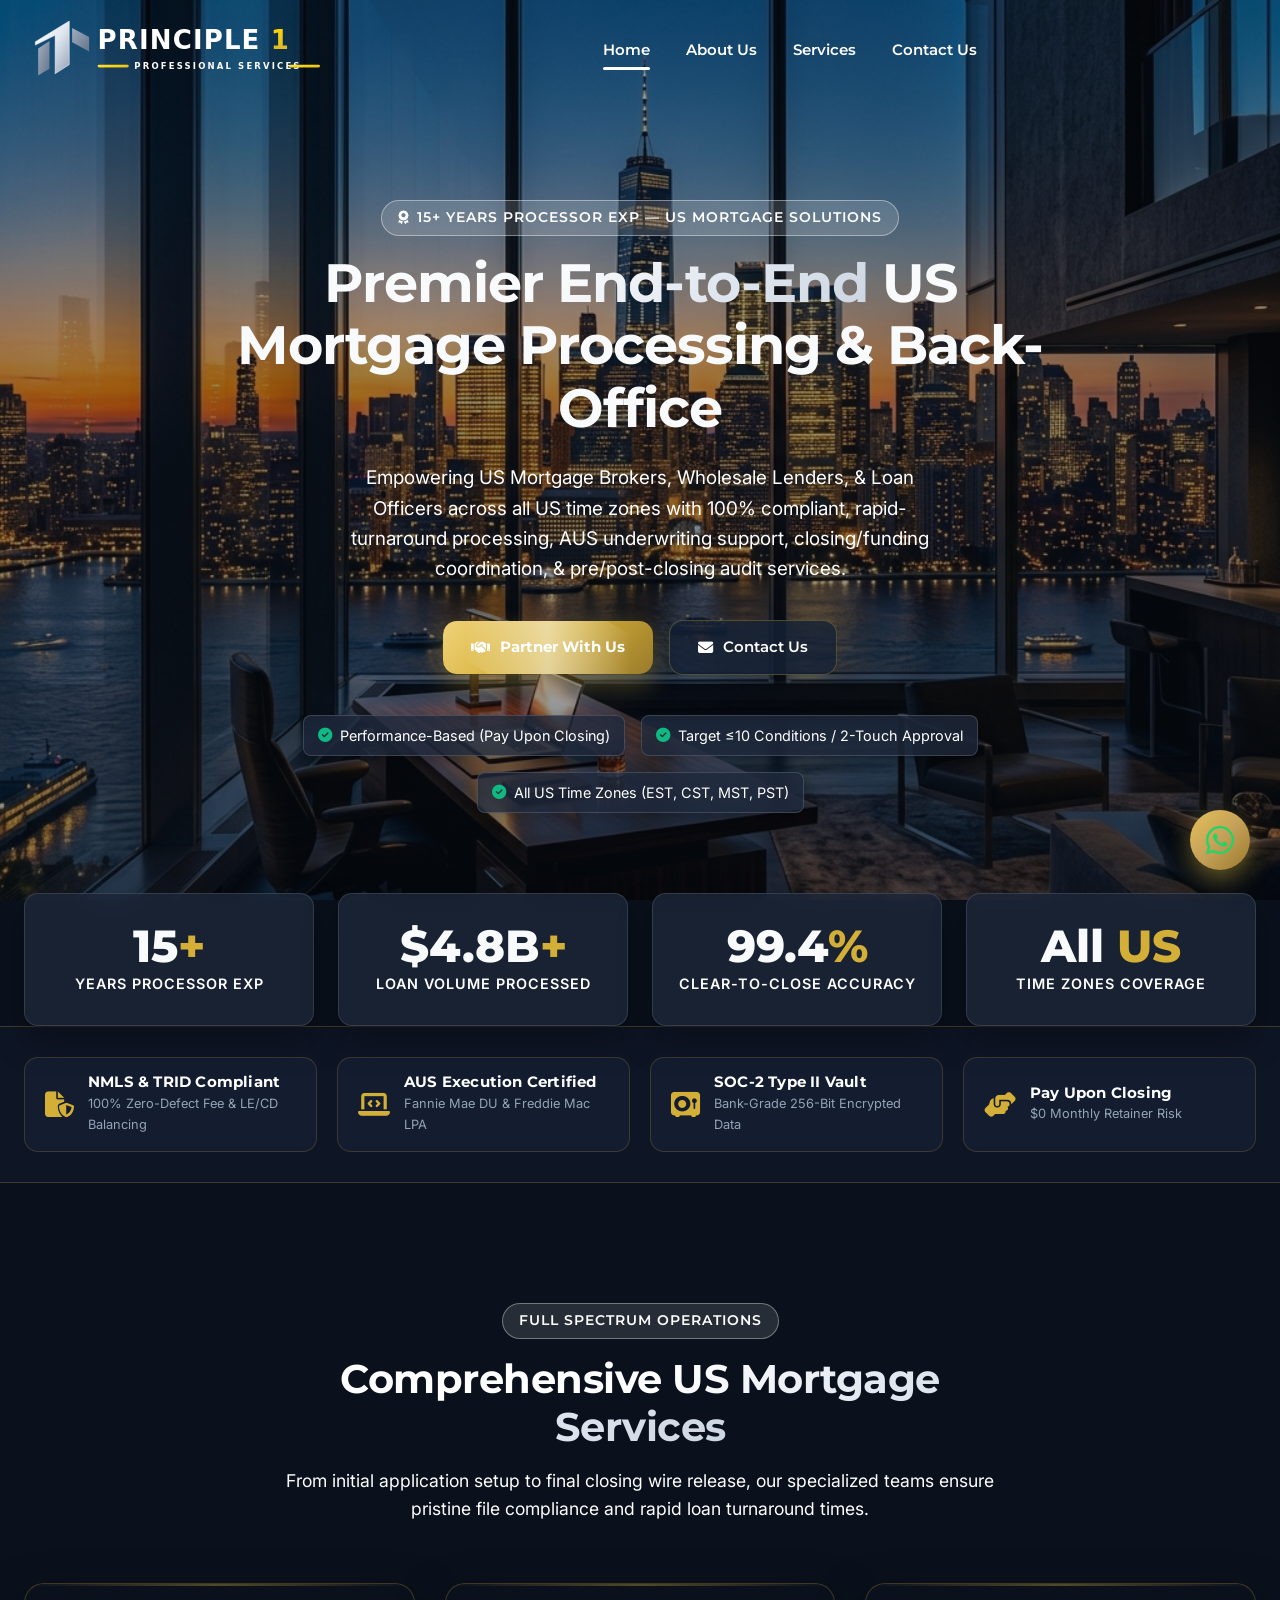
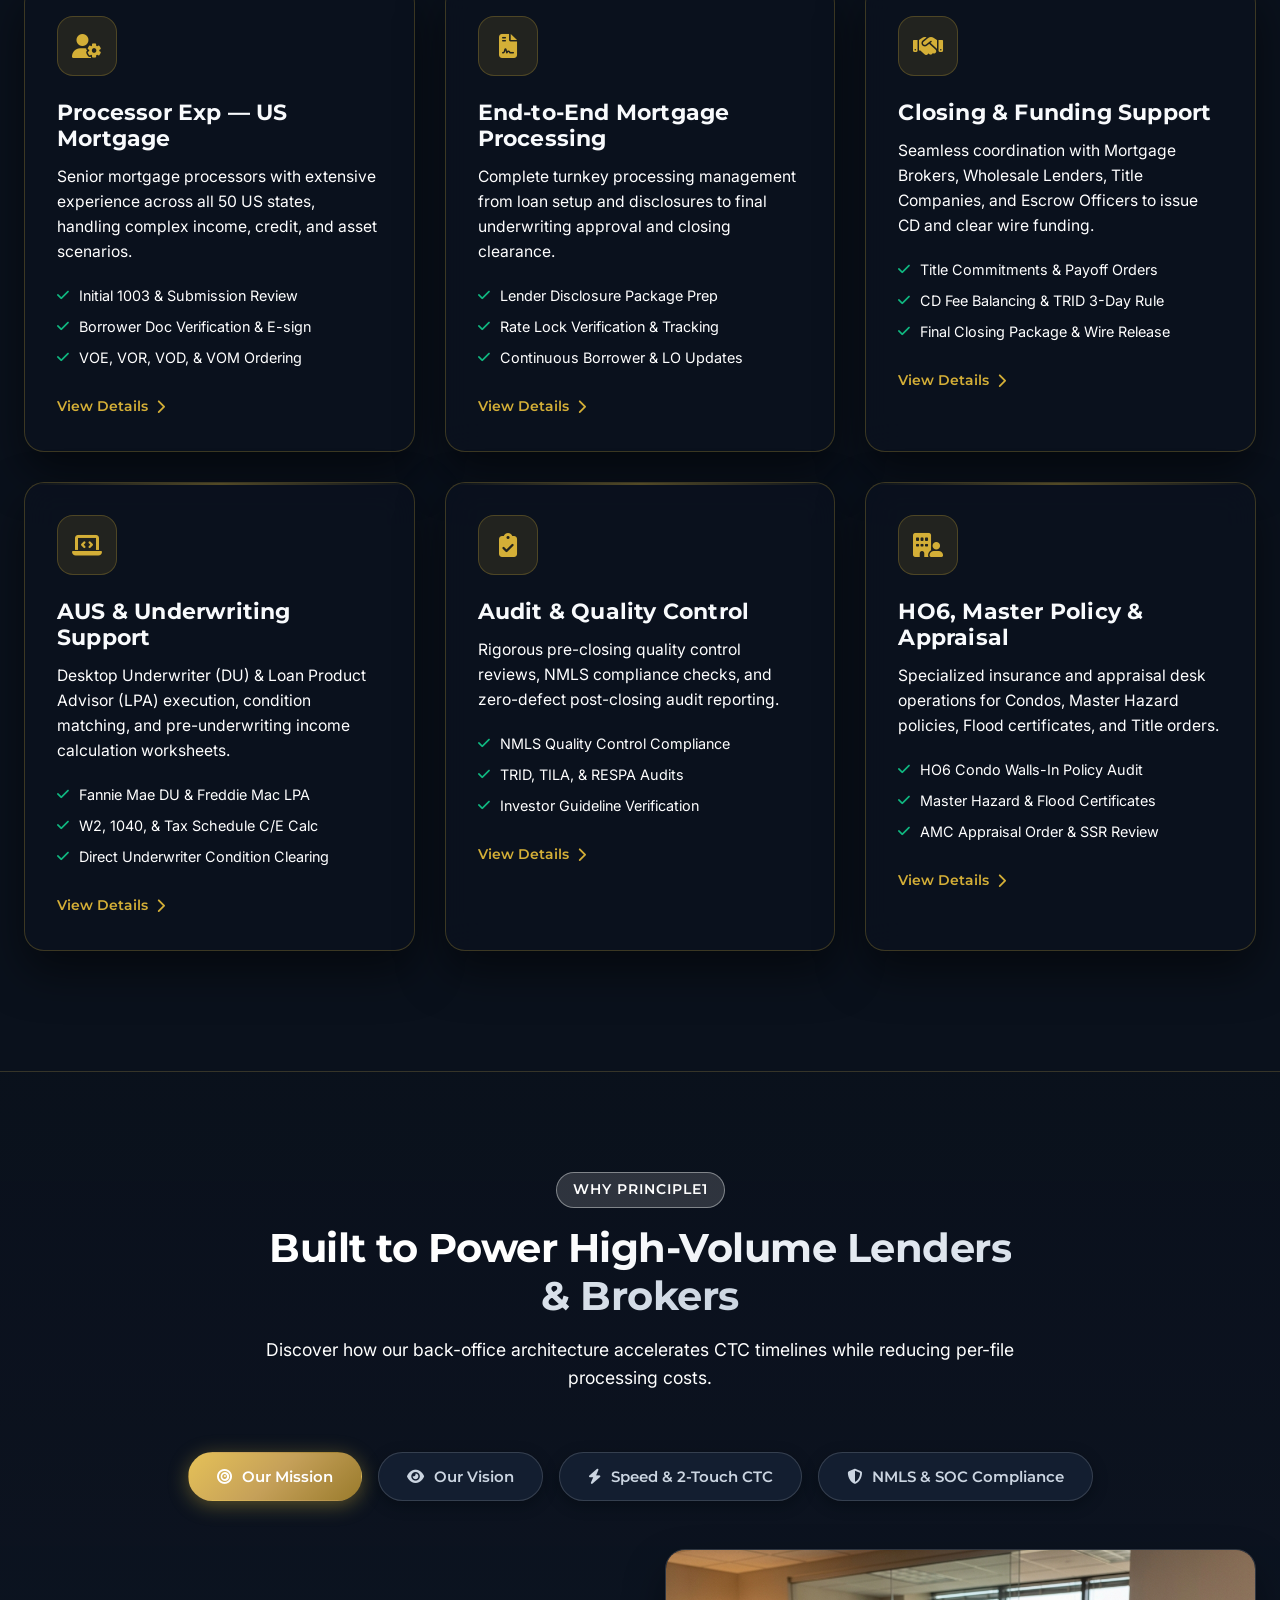
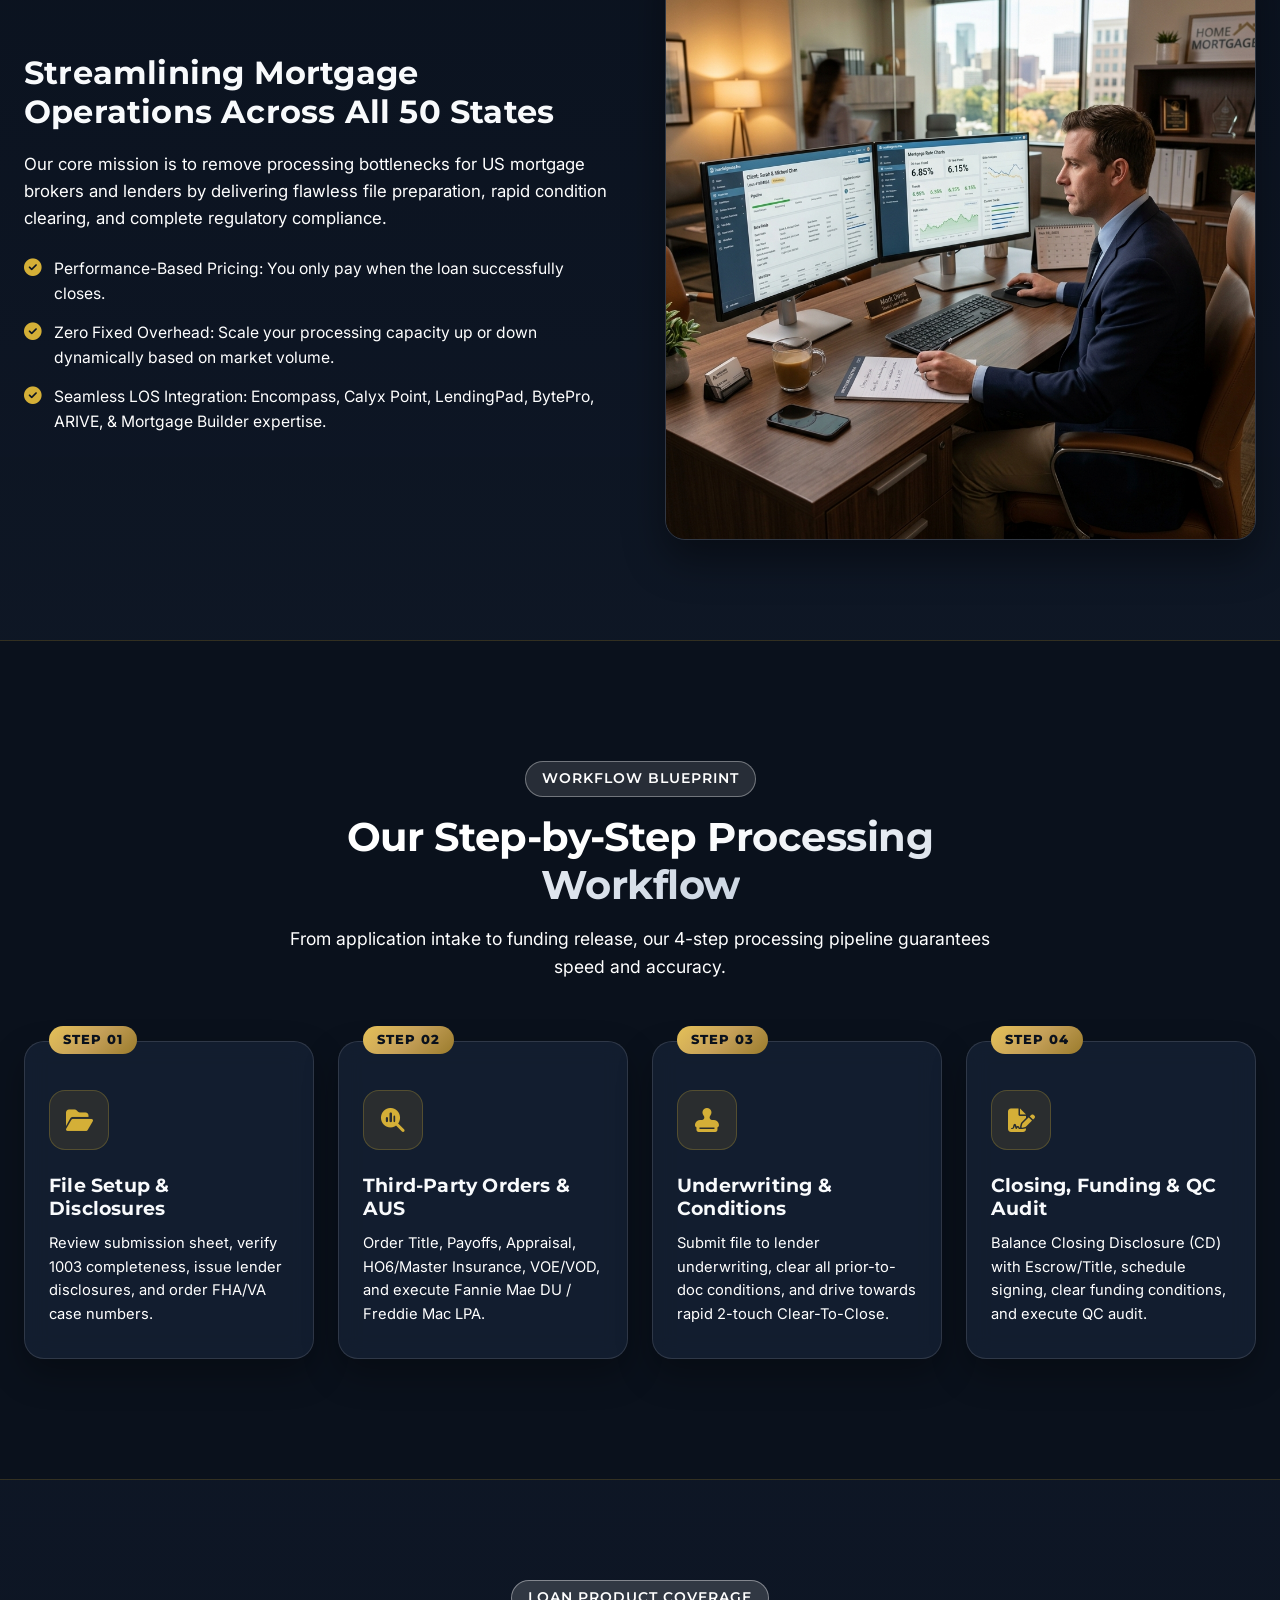
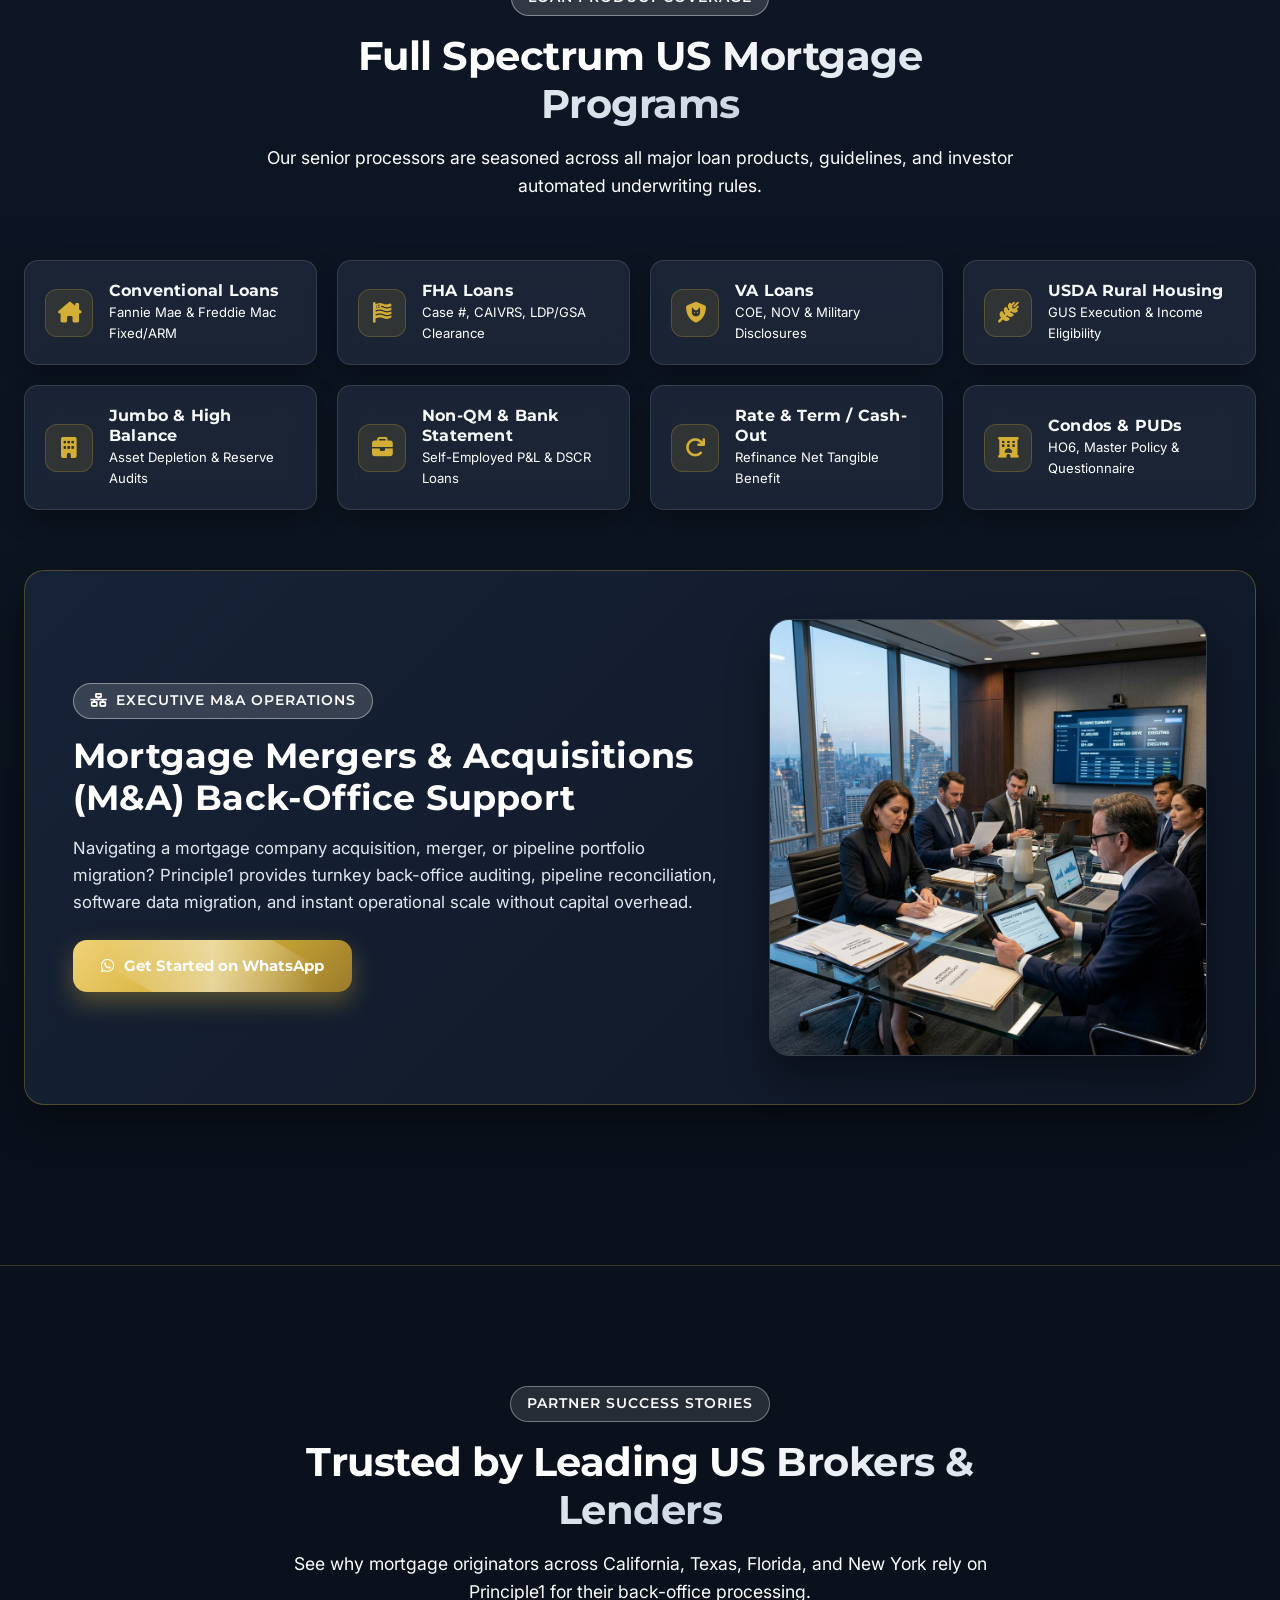
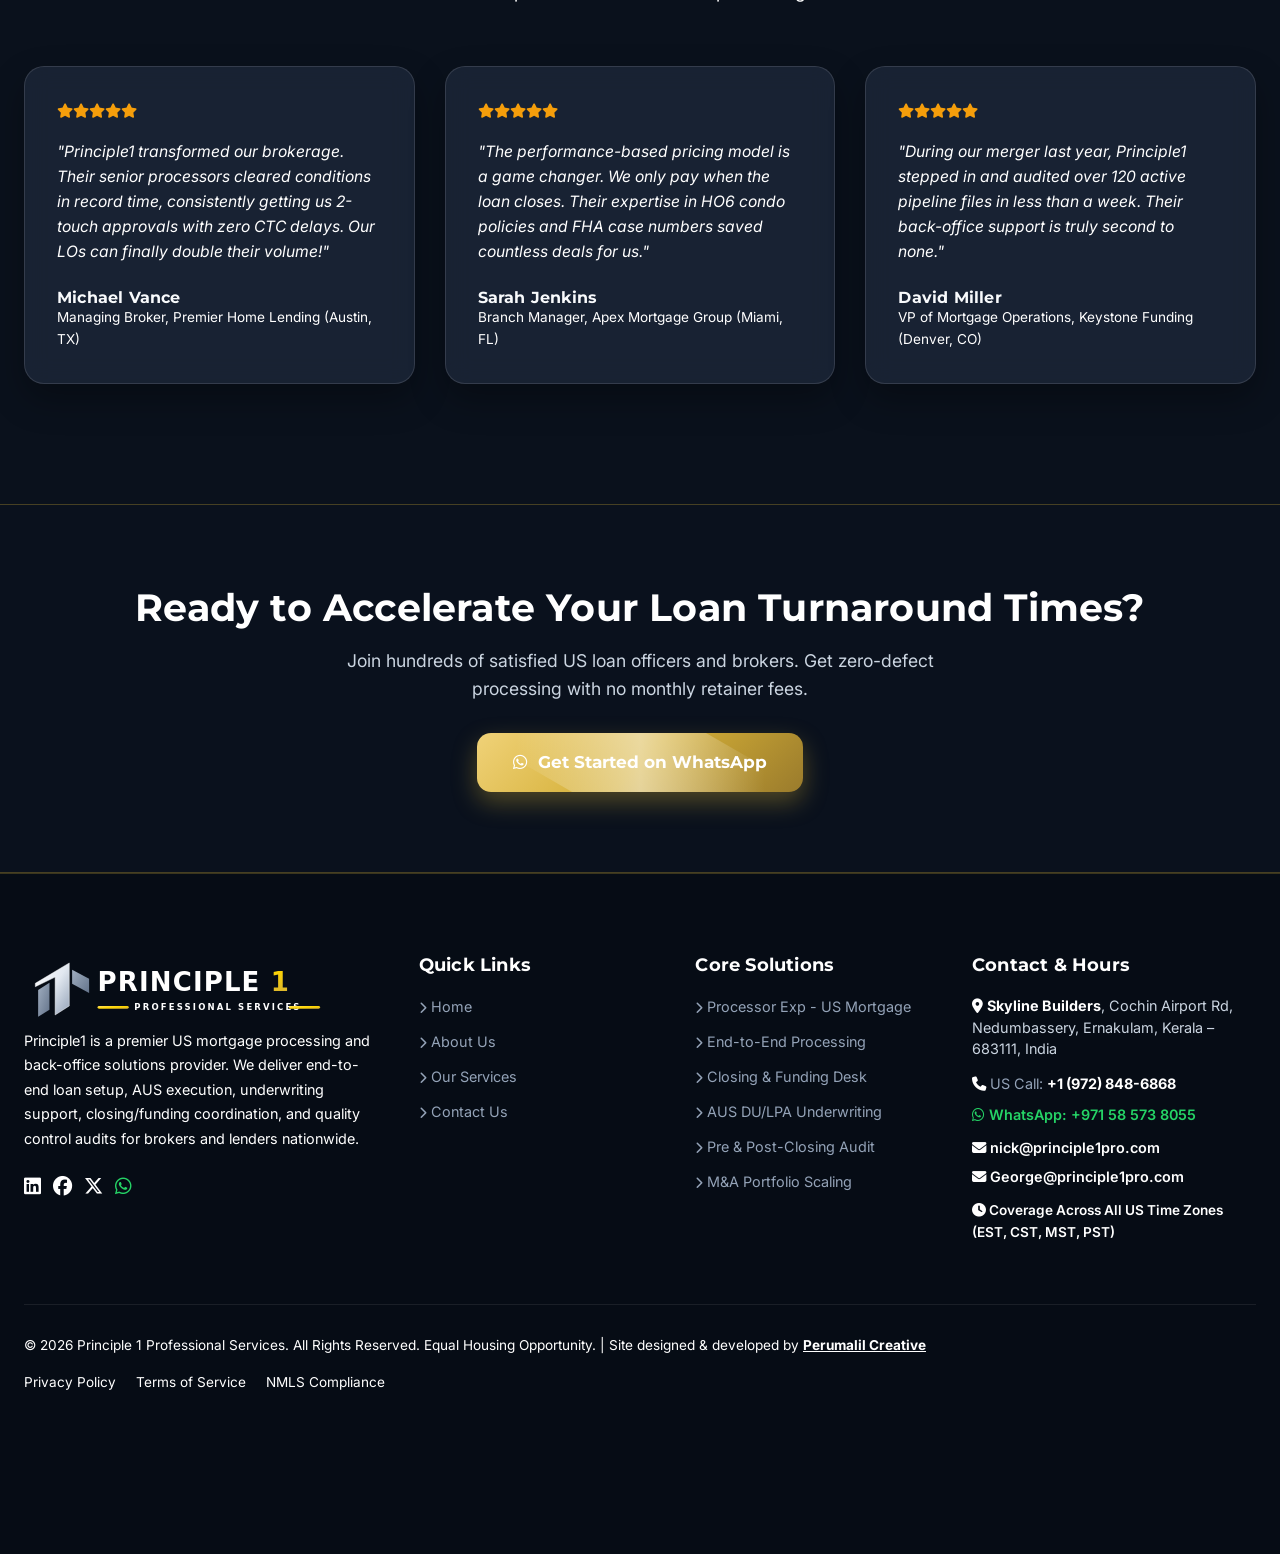
==== commit 4a782bfc: "chore: update company name in footer across all static and generated pages" ====
--- a/index.html
+++ b/index.html
@@ -667,7 +667,7 @@
       </div>
 
       <div class="footer-bottom">
-        <div>&copy; 2026 Principle1 Processing Solutions. All Rights Reserved. Equal Housing Opportunity. | Site designed &amp; developed by <a href="https://perumalilcreative.com/" target="_blank" rel="noopener" style="color:#FFFFFF; font-weight:700; text-decoration:underline;">Perumalil Creative</a></div>
+        <div>&copy; 2026 Principle 1 Professional Services. All Rights Reserved. Equal Housing Opportunity. | Site designed &amp; developed by <a href="https://perumalilcreative.com/" target="_blank" rel="noopener" style="color:#FFFFFF; font-weight:700; text-decoration:underline;">Perumalil Creative</a></div>
         <div style="display:flex; gap:20px;">
           <a href="#">Privacy Policy</a>
           <a href="#">Terms of Service</a>
--- a/css/style.css
+++ b/css/style.css
@@ -109,18 +109,31 @@
   position: relative;
 }
 
-/* Universal Pure White Font Rule (Except WhatsApp) */
-p, span, h1, h2, h3, h4, h5, h6, a:not([href*="wa.me"]):not(.floating-whatsapp):not(.fa-whatsapp), li, label, th, td, div {
+/* Universal Pure White Font Rule */
+p, span, h1, h2, h3, h4, h5, h6, a, li, label, th, td, div {
   color: #FFFFFF;
 }
 
-/* WhatsApp Explicit Green Color Preservation */
-a[href*="wa.me"], 
+/* Floating WhatsApp Widget Green Accent */
 .floating-whatsapp, 
 .floating-whatsapp span,
 .floating-whatsapp i,
-.fa-whatsapp {
+i.fa-whatsapp {
   color: #25D366 !important;
+}
+
+/* Explicit Button Pure White Text Override */
+a.btn,
+a.btn-gold,
+a.btn-primary,
+a.btn-sm,
+a.btn-large,
+a.btn *,
+a.btn-gold *,
+a.btn-primary *,
+a.btn-sm *,
+a.btn-large * {
+  color: #FFFFFF !important;
 }
 body::before {
   content: '';
@@ -437,24 +450,32 @@
 
 .btn-primary {
   background: linear-gradient(135deg, #E5C158 0%, #C5A059 50%, #9A7B2C 100%);
-  color: #0A111C;
+  color: #FFFFFF !important;
   font-weight: 700;
   box-shadow: 0 4px 20px rgba(212, 175, 55, 0.35);
+}
+
+.btn-primary *, .btn-primary i, .btn-primary span {
+  color: #FFFFFF !important;
 }
 
 .btn-primary:hover {
   transform: translateY(-2px);
   box-shadow: 0 8px 30px rgba(212, 175, 55, 0.55);
-  color: #0A111C;
+  color: #FFFFFF !important;
 }
 
 .btn-gold {
   background: linear-gradient(135deg, #F0D278 0%, #D4AF37 50%, #9A7B2C 100%);
-  color: #0A111C;
+  color: #FFFFFF !important;
   font-weight: 700;
   box-shadow: 0 10px 25px rgba(212, 175, 55, 0.35);
   position: relative;
   overflow: hidden;
+}
+
+.btn-gold *, .btn-gold i, .btn-gold span {
+  color: #FFFFFF !important;
 }
 
 .btn-gold::after {
@@ -483,7 +504,7 @@
 .btn-gold:hover {
   transform: translateY(-3px);
   box-shadow: 0 15px 35px rgba(212, 175, 55, 0.5);
-  color: #000000;
+  color: #FFFFFF !important;
 }
 
 .btn-outline {
@@ -937,9 +958,13 @@
 
 .tab-btn.active, .tab-btn:hover {
   background: linear-gradient(135deg, #E5C158 0%, #C5A059 50%, #9A7B2C 100%);
-  color: #0A111C;
+  color: #FFFFFF !important;
   border-color: transparent;
   box-shadow: 0 4px 20px rgba(212, 175, 55, 0.4);
+}
+
+.tab-btn.active i, .tab-btn:hover i {
+  color: #FFFFFF !important;
 }
 
 .tab-content-panel {
@@ -2347,6 +2372,27 @@
   font-weight: 700;
 }
 
-
-
-
+/* Universal White Font Override for All Buttons across all pages */
+.btn,
+.btn-primary,
+.btn-gold,
+.btn-sm,
+.btn-large,
+.btn-outline:hover,
+.tab-btn.active {
+  color: #FFFFFF !important;
+}
+
+.btn *,
+.btn-primary *,
+.btn-gold *,
+.btn-sm *,
+.btn-large *,
+.btn-outline:hover *,
+.tab-btn.active * {
+  color: #FFFFFF !important;
+}
+
+
+
+
